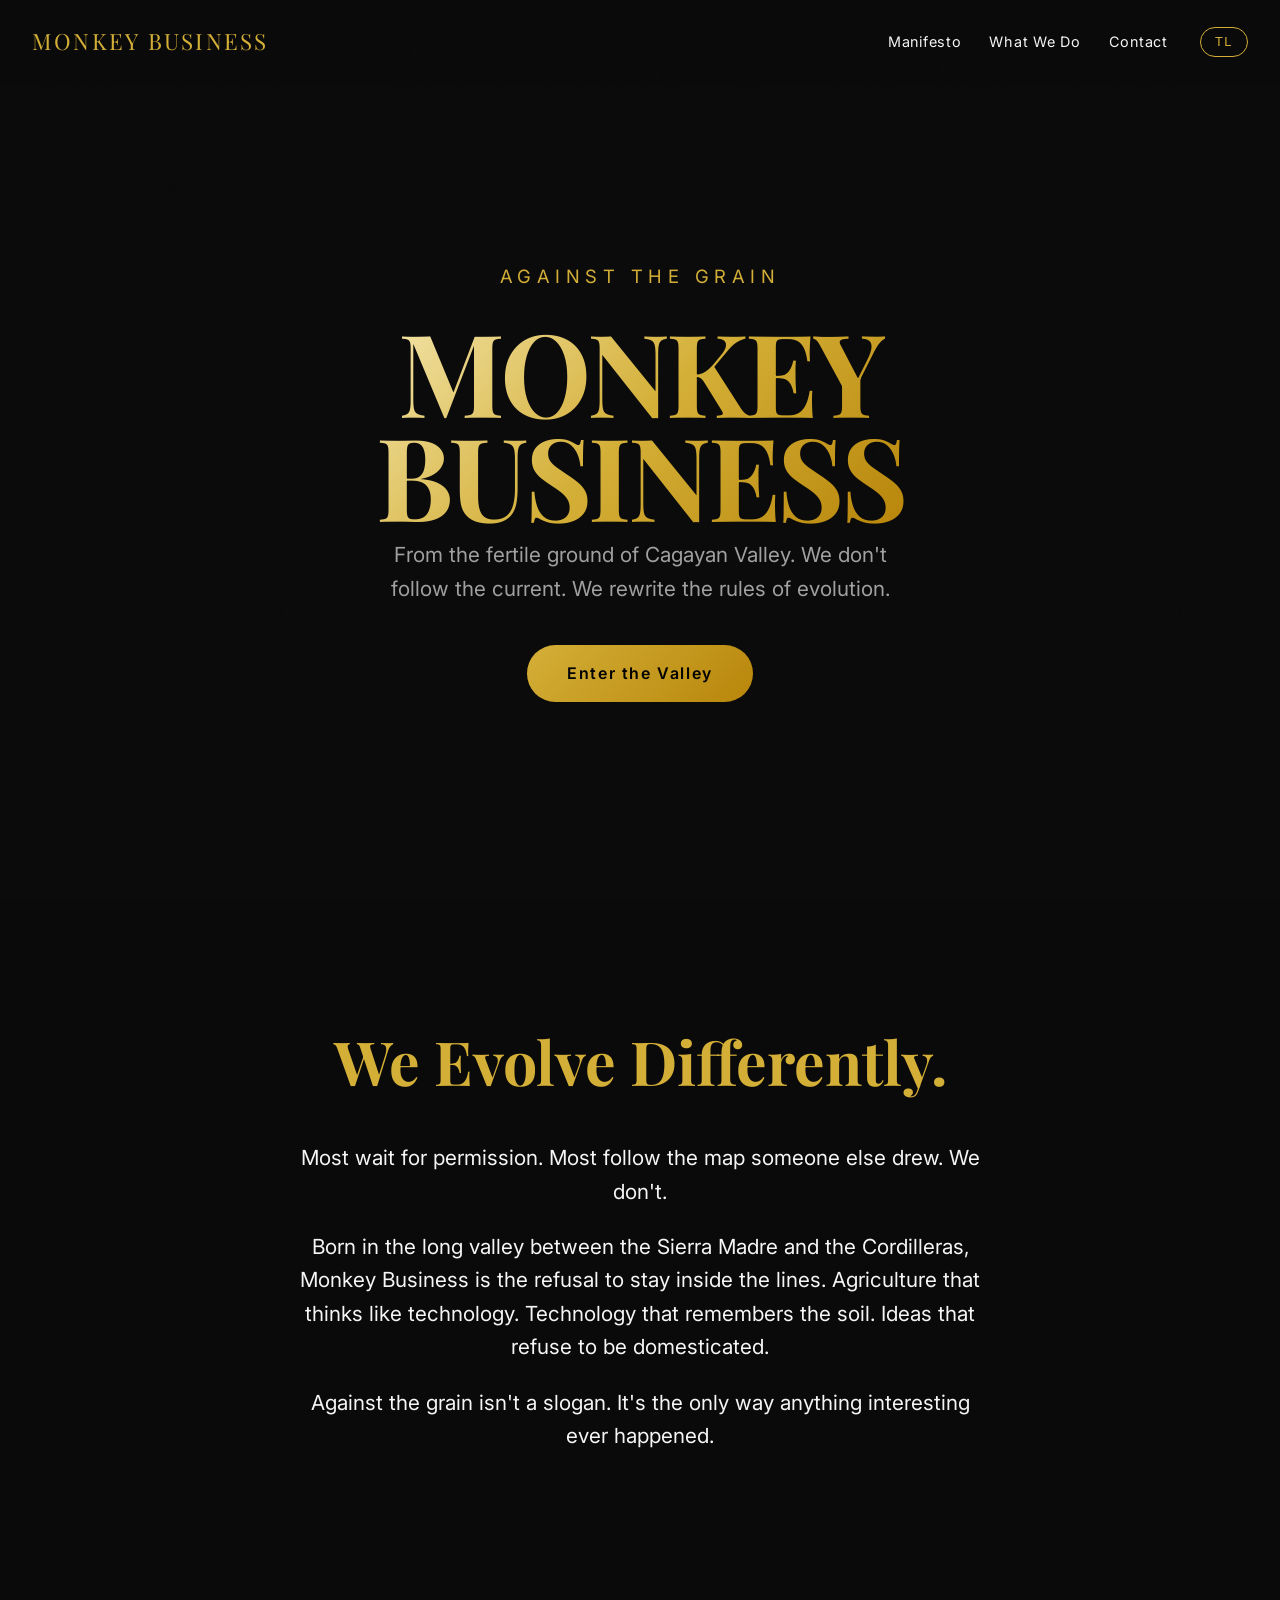
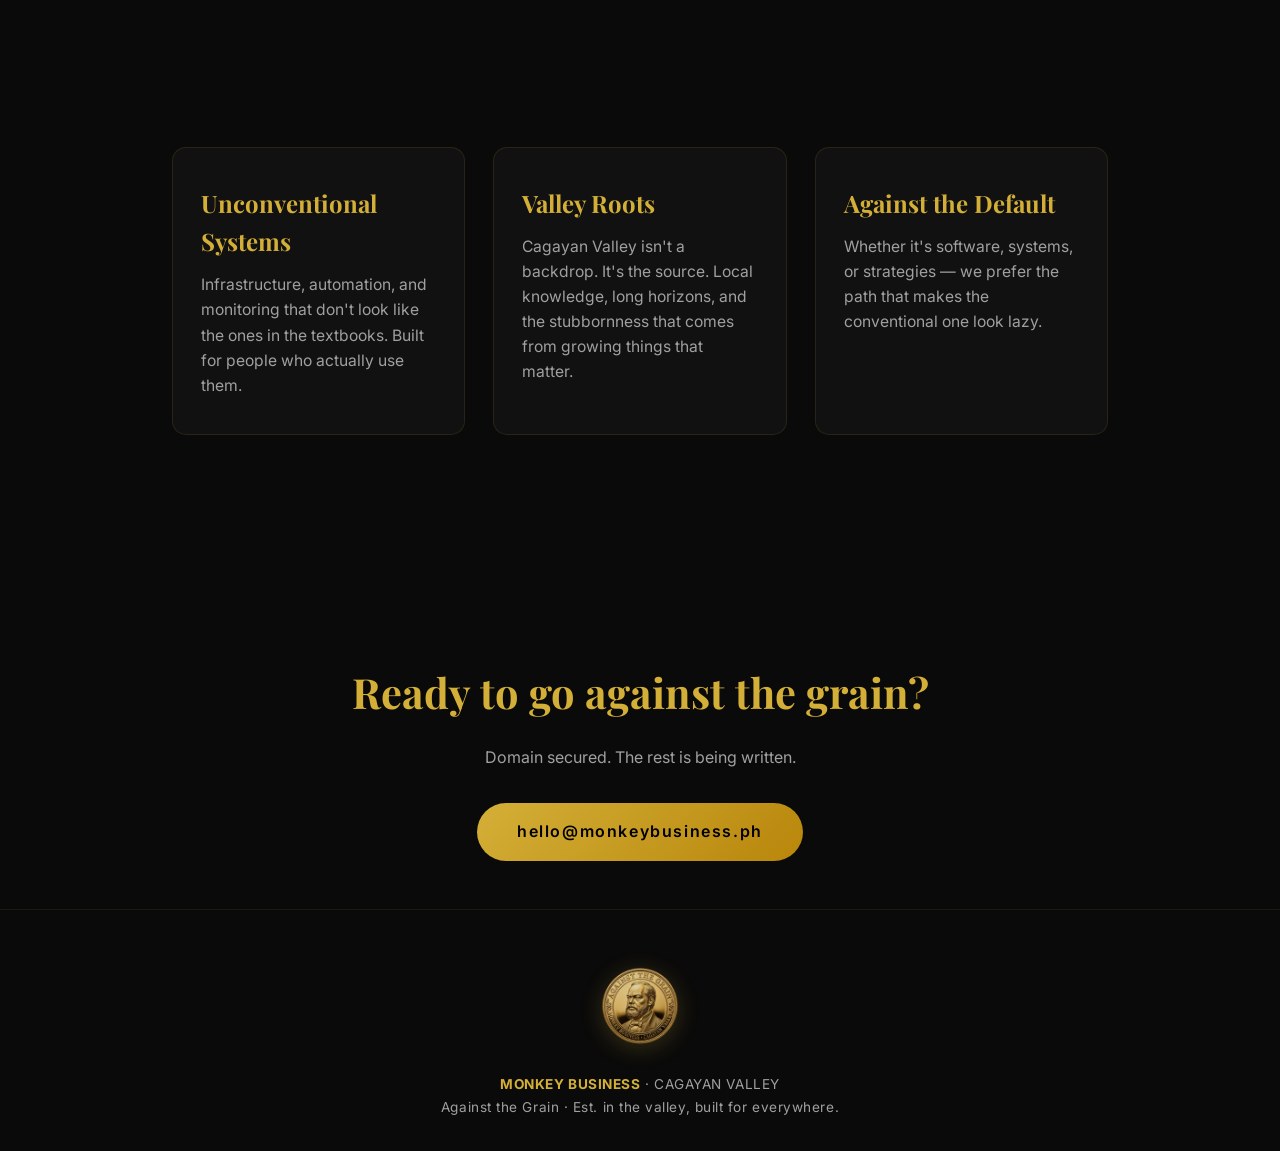
==== index.html @ f693ac78 "Add Monkey Business landing page." ====
<!DOCTYPE html>
<html lang="en">
<head>
  <meta charset="UTF-8">
  <meta name="viewport" content="width=device-width, initial-scale=1.0">
  <title>Monkey Business · Cagayan Valley</title>
  <meta name="description" content="Against the grain. From the heart of Cagayan Valley. Monkey Business — we evolve differently.">
  <link rel="preconnect" href="https://fonts.googleapis.com">
  <link rel="preconnect" href="https://fonts.gstatic.com" crossorigin>
  <link href="https://fonts.googleapis.com/css2?family=Playfair+Display:ital,wght@0,700;1,700&family=Inter:wght@300;400;500;600&display=swap" rel="stylesheet">
  <style>
    :root {
      --gold: #d4af37;
      --gold-light: #f3e5ab;
      --gold-dark: #b8860b;
      --bg: #0a0a0a;
      --bg-card: #111111;
      --text: #f5f5f5;
      --muted: #a0a0a0;
    }

    * { box-sizing: border-box; margin: 0; padding: 0; }

    body {
      background: var(--bg);
      color: var(--text);
      font-family: 'Inter', system_ui, sans-serif;
      line-height: 1.6;
      overflow-x: hidden;
    }

    body::before {
      content: "";
      position: fixed;
      inset: 0;
      background-image: url("data:image/svg+xml,%3Csvg viewBox='0 0 200 200' xmlns='http://www.w3.org/2000/svg'%3E%3Cfilter id='n'%3E%3CfeTurbulence type='fractalNoise' baseFrequency='0.85' numOctaves='4' stitchTiles='stitch'/%3E%3C/filter%3E%3Crect width='100%25' height='100%25' filter='url(%23n)' opacity='0.08'/%3E%3C/svg%3E");
      pointer-events: none;
      z-index: 1;
      mix-blend-mode: overlay;
    }

    header {
      position: fixed;
      top: 0;
      width: 100%;
      padding: 1.5rem 2rem;
      display: flex;
      justify-content: space-between;
      align-items: center;
      z-index: 100;
      background: linear-gradient(to bottom, rgba(10,10,10,0.9), transparent);
    }

    .logo {
      font-family: 'Playfair Display', serif;
      font-size: 1.4rem;
      letter-spacing: 0.1em;
      color: var(--gold);
    }

    .header-right {
      display: flex;
      align-items: center;
      gap: 2rem;
    }

    nav a {
      color: var(--text);
      text-decoration: none;
      margin-left: 1.5rem;
      font-size: 0.9rem;
      letter-spacing: 0.05em;
      transition: color 0.3s;
    }
    nav a:hover { color: var(--gold); }

    .lang-switch {
      background: transparent;
      border: 1px solid var(--gold);
      color: var(--gold);
      padding: 0.4rem 0.9rem;
      border-radius: 20px;
      font-size: 0.8rem;
      letter-spacing: 0.1em;
      cursor: pointer;
      transition: all 0.3s;
    }
    .lang-switch:hover {
      background: var(--gold);
      color: #000;
    }

    .hero {
      min-height: 100vh;
      display: flex;
      flex-direction: column;
      justify-content: center;
      align-items: center;
      text-align: center;
      position: relative;
      padding: 8rem 2rem 4rem;
    }

    h1 {
      font-family: 'Playfair Display', serif;
      font-size: clamp(3.5rem, 9vw, 7.5rem);
      font-weight: 700;
      letter-spacing: -0.03em;
      line-height: 0.9;
      background: linear-gradient(135deg, var(--gold-light), var(--gold), var(--gold-dark));
      -webkit-background-clip: text;
      -webkit-text-fill-color: transparent;
      background-clip: text;
      margin-bottom: 0.75rem;
    }

    .tagline {
      font-size: 1.15rem;
      letter-spacing: 0.3em;
      text-transform: uppercase;
      color: var(--gold);
      margin-bottom: 1.75rem;
    }

    .subtitle {
      font-size: 1.3rem;
      max-width: 540px;
      color: var(--muted);
      margin-bottom: 2.5rem;
    }

    .cta {
      display: inline-block;
      padding: 1rem 2.5rem;
      background: linear-gradient(135deg, var(--gold), var(--gold-dark));
      color: #000;
      text-decoration: none;
      font-weight: 600;
      letter-spacing: 0.1em;
      border-radius: 50px;
      transition: transform 0.3s, box-shadow 0.3s;
    }
    .cta:hover {
      transform: translateY(-3px);
      box-shadow: 0 15px 30px rgba(212, 175, 55, 0.4);
    }

    section {
      padding: 7rem 2rem;
      max-width: 1000px;
      margin: 0 auto;
      position: relative;
      z-index: 2;
    }

    .manifesto { text-align: center; }

    .manifesto h2 {
      font-family: 'Playfair Display', serif;
      font-size: clamp(2.4rem, 5vw, 3.8rem);
      margin-bottom: 2rem;
      color: var(--gold);
    }

    .manifesto p {
      font-size: 1.3rem;
      max-width: 680px;
      margin: 0 auto 1.4rem;
      color: var(--text);
    }

    .cards {
      display: grid;
      grid-template-columns: repeat(auto-fit, minmax(260px, 1fr));
      gap: 1.75rem;
      margin-top: 3rem;
    }

    .card {
      background: var(--bg-card);
      border: 1px solid rgba(212, 175, 55, 0.12);
      padding: 2.25rem 1.75rem;
      border-radius: 14px;
      transition: border-color 0.3s, transform 0.3s;
    }
    .card:hover {
      border-color: var(--gold);
      transform: translateY(-6px);
    }
    .card h3 {
      font-family: 'Playfair Display', serif;
      font-size: 1.5rem;
      margin-bottom: 0.75rem;
      color: var(--gold);
    }
    .card p { color: var(--muted); font-size: 0.98rem; }

    footer {
      padding: 3.5rem 2rem 2rem;
      text-align: center;
      border-top: 1px solid rgba(212, 175, 55, 0.1);
      position: relative;
      z-index: 2;
    }

    .footer-coin {
      width: 80px;
      height: 80px;
      margin-bottom: 1.25rem;
      opacity: 0.85;
      filter: drop-shadow(0 4px 12px rgba(212, 175, 55, 0.25));
    }

    .footer-text {
      color: var(--muted);
      font-size: 0.85rem;
      letter-spacing: 0.04em;
      line-height: 1.7;
    }

    .footer-text strong { color: var(--gold); }

    @media (max-width: 700px) {
      nav { display: none; }
      section { padding: 5rem 1.5rem; }
      .header-right { gap: 1rem; }
    }
  </style>
</head>
<body>
  <header>
    <div class="logo">MONKEY BUSINESS</div>
    <div class="header-right">
      <nav>
        <a href="#manifesto" data-en="Manifesto" data-tl="Manifesta">Manifesto</a>
        <a href="#what" data-en="What We Do" data-tl="Ano ang Ginagawa Namin">What We Do</a>
        <a href="#contact" data-en="Contact" data-tl="Makipag-ugnayan">Contact</a>
      </nav>
      <button class="lang-switch" id="langBtn">TL</button>
    </div>
  </header>

  <section class="hero">
    <div class="tagline" data-en="Against the Grain" data-tl="Labag sa Karaniwan">Against the Grain</div>
    <h1>MONKEY<br>BUSINESS</h1>
    <p class="subtitle" data-en="From the fertile ground of Cagayan Valley. We don't follow the current. We rewrite the rules of evolution." data-tl="Mula sa matabang lupa ng Cagayan Valley. Hindi kami sumusunod sa agos. Muli naming isinusulat ang mga patakaran ng ebolusyon.">From the fertile ground of Cagayan Valley. We don't follow the current. We rewrite the rules of evolution.</p>
    <a href="#manifesto" class="cta" data-en="Enter the Valley" data-tl="Pumasok sa Lambak">Enter the Valley</a>
  </section>

  <section id="manifesto" class="manifesto">
    <h2 data-en="We Evolve Differently." data-tl="Iba ang aming Ebolusyon.">We Evolve Differently.</h2>
    <p data-en="Most wait for permission. Most follow the map someone else drew. We don't." data-tl="Karamihan ay naghihintay ng pahintulot. Karamihan ay sumusunod sa mapa na iginuhit ng iba. Kami ay hindi.">Most wait for permission. Most follow the map someone else drew. We don't.</p>
    <p data-en="Born in the long valley between the Sierra Madre and the Cordilleras, Monkey Business is the refusal to stay inside the lines. Agriculture that thinks like technology. Technology that remembers the soil. Ideas that refuse to be domesticated." data-tl="Ipinanganak sa mahabang lambak sa pagitan ng Sierra Madre at Cordilleras, ang Monkey Business ay ang pagtanggi na manatili sa loob ng mga linya. Agrikultura na nag-iisip tulad ng teknolohiya. Teknolohiya na naaalala ang lupa. Mga ideya na ayaw mapag-alaga.">Born in the long valley between the Sierra Madre and the Cordilleras, Monkey Business is the refusal to stay inside the lines. Agriculture that thinks like technology. Technology that remembers the soil. Ideas that refuse to be domesticated.</p>
    <p data-en="Against the grain isn't a slogan. It's the only way anything interesting ever happened." data-tl="Ang labag sa karaniwan ay hindi slogan. Ito ang tanging paraan kung paano nangyari ang anumang interesanteng bagay.">Against the grain isn't a slogan. It's the only way anything interesting ever happened.</p>
  </section>

  <section id="what">
    <div class="cards">
      <div class="card">
        <h3 data-en="Unconventional Systems" data-tl="Hindi Karaniwang Sistema">Unconventional Systems</h3>
        <p data-en="Infrastructure, automation, and monitoring that don't look like the ones in the textbooks. Built for people who actually use them." data-tl="Imprastraktura, automation, at pagsubaybay na hindi katulad ng nasa mga aklat. Ginawa para sa mga taong aktwal na gumagamit nito.">Infrastructure, automation, and monitoring that don't look like the ones in the textbooks. Built for people who actually use them.</p>
      </div>
      <div class="card">
        <h3 data-en="Valley Roots" data-tl="Mga Ugat sa Lambak">Valley Roots</h3>
        <p data-en="Cagayan Valley isn't a backdrop. It's the source. Local knowledge, long horizons, and the stubbornness that comes from growing things that matter." data-tl="Ang Cagayan Valley ay hindi background. Ito ang pinagmulan. Lokal na kaalaman, mahabang tanawin, at ang katigasan ng ulo na nagmumula sa pagtatanim ng mga bagay na mahalaga.">Cagayan Valley isn't a backdrop. It's the source. Local knowledge, long horizons, and the stubbornness that comes from growing things that matter.</p>
      </div>
      <div class="card">
        <h3 data-en="Against the Default" data-tl="Labag sa Default">Against the Default</h3>
        <p data-en="Whether it's software, systems, or strategies — we prefer the path that makes the conventional one look lazy." data-tl="Software man, sistema, o estratehiya — mas gusto namin ang landas na ginagawang tamad ang karaniwan.">Whether it's software, systems, or strategies — we prefer the path that makes the conventional one look lazy.</p>
      </div>
    </div>
  </section>

  <section id="contact" style="text-align: center; padding-bottom: 3rem;">
    <h2 style="font-family: 'Playfair Display', serif; font-size: 2.6rem; color: var(--gold); margin-bottom: 1.25rem;" data-en="Ready to go against the grain?" data-tl="Handa ka na bang sumalungat sa agos?">Ready to go against the grain?</h2>
    <p style="color: var(--muted); margin-bottom: 2rem;" data-en="Domain secured. The rest is being written." data-tl="Nakuha na ang domain. Ang iba ay isinusulat pa.">Domain secured. The rest is being written.</p>
    <a href="mailto:hello@monkeybusiness.ph" class="cta">hello@monkeybusiness.ph</a>
  </section>

  <footer>
    <img src="emblem.png" alt="Monkey Business Emblem" class="footer-coin">
    <div class="footer-text">
      <strong>MONKEY BUSINESS</strong> · CAGAYAN VALLEY<br>
      <span data-en="Against the Grain · Est. in the valley, built for everywhere." data-tl="Labag sa Karaniwan · Itinatag sa lambak, ginawa para sa lahat.">Against the Grain · Est. in the valley, built for everywhere.</span>
    </div>
  </footer>

  <script>
    const btn = document.getElementById('langBtn');
    let current = 'en';

    function setLang(lang) {
      current = lang;
      btn.textContent = lang === 'en' ? 'TL' : 'EN';
      document.documentElement.lang = lang === 'en' ? 'en' : 'tl';

      document.querySelectorAll('[data-en]').forEach(el => {
        el.textContent = el.dataset[lang];
      });
    }

    btn.addEventListener('click', () => {
      setLang(current === 'en' ? 'tl' : 'en');
    });
  </script>
</body>
</html>
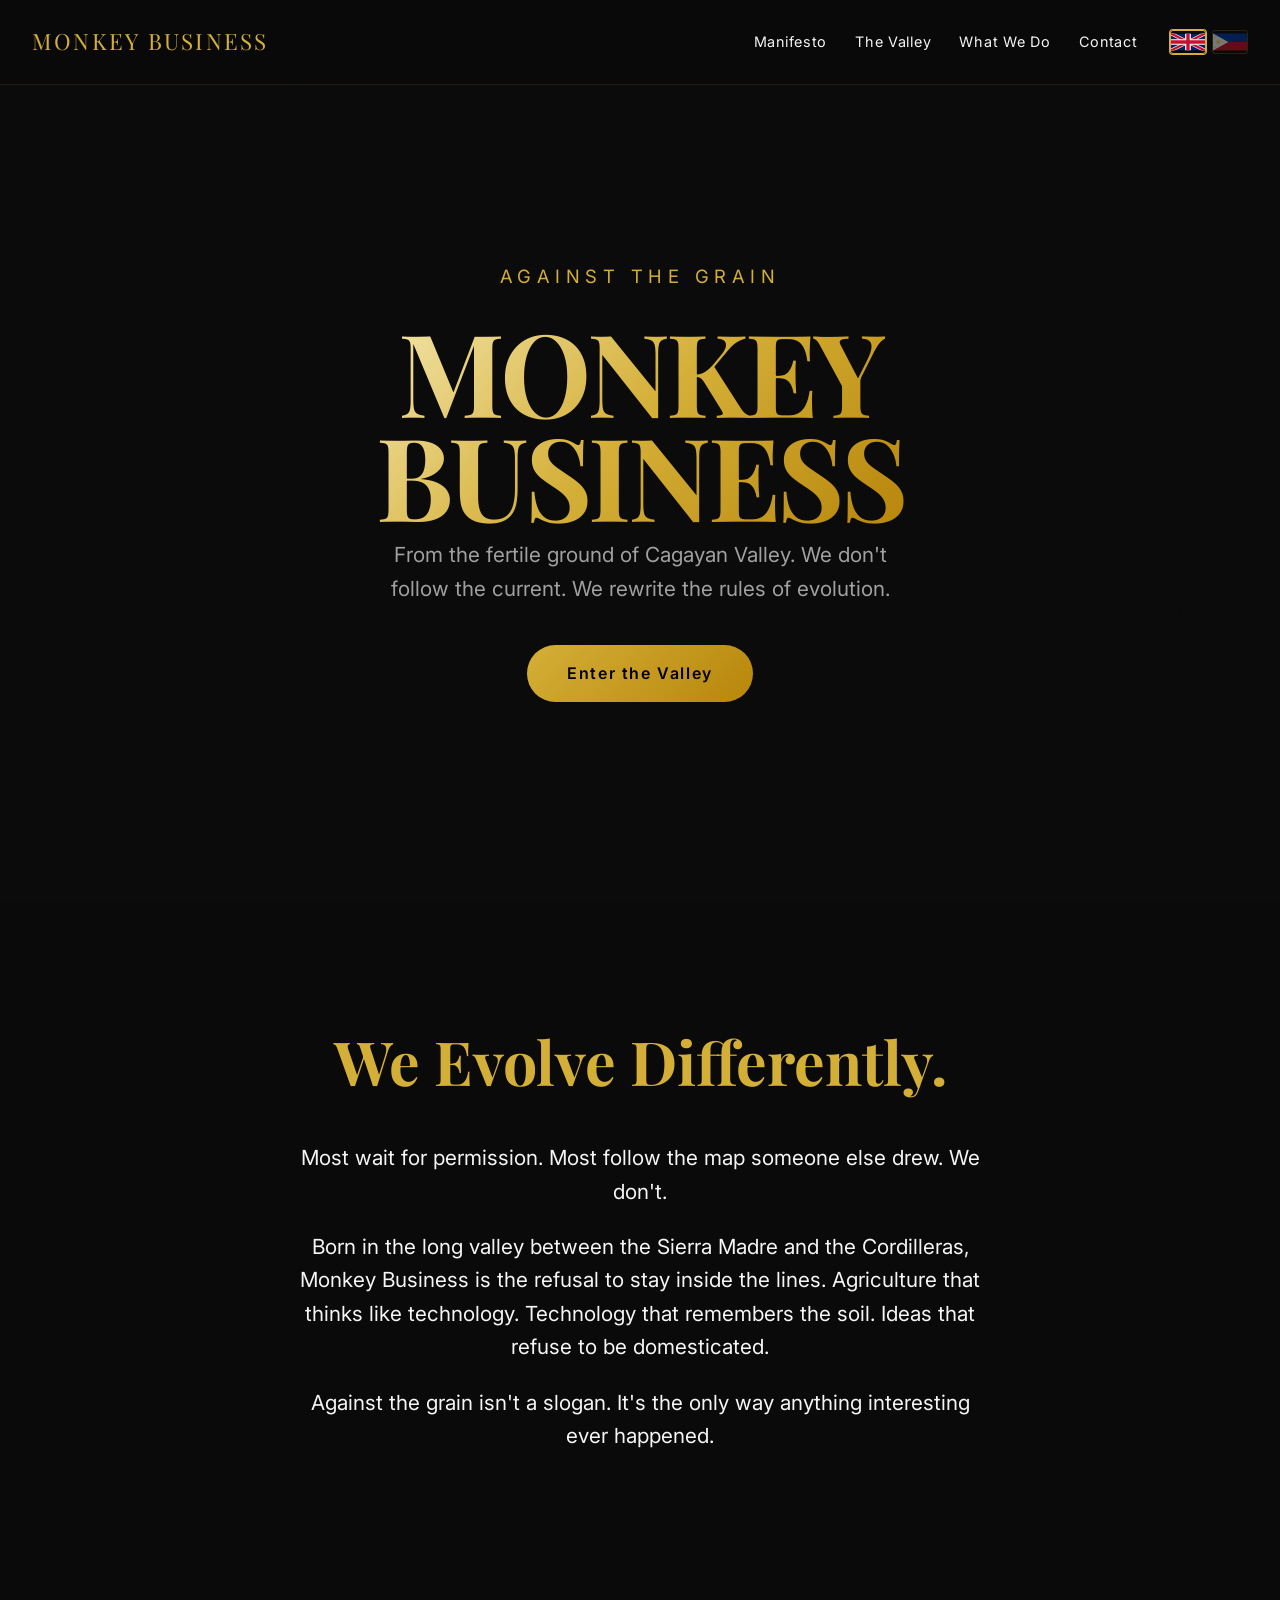
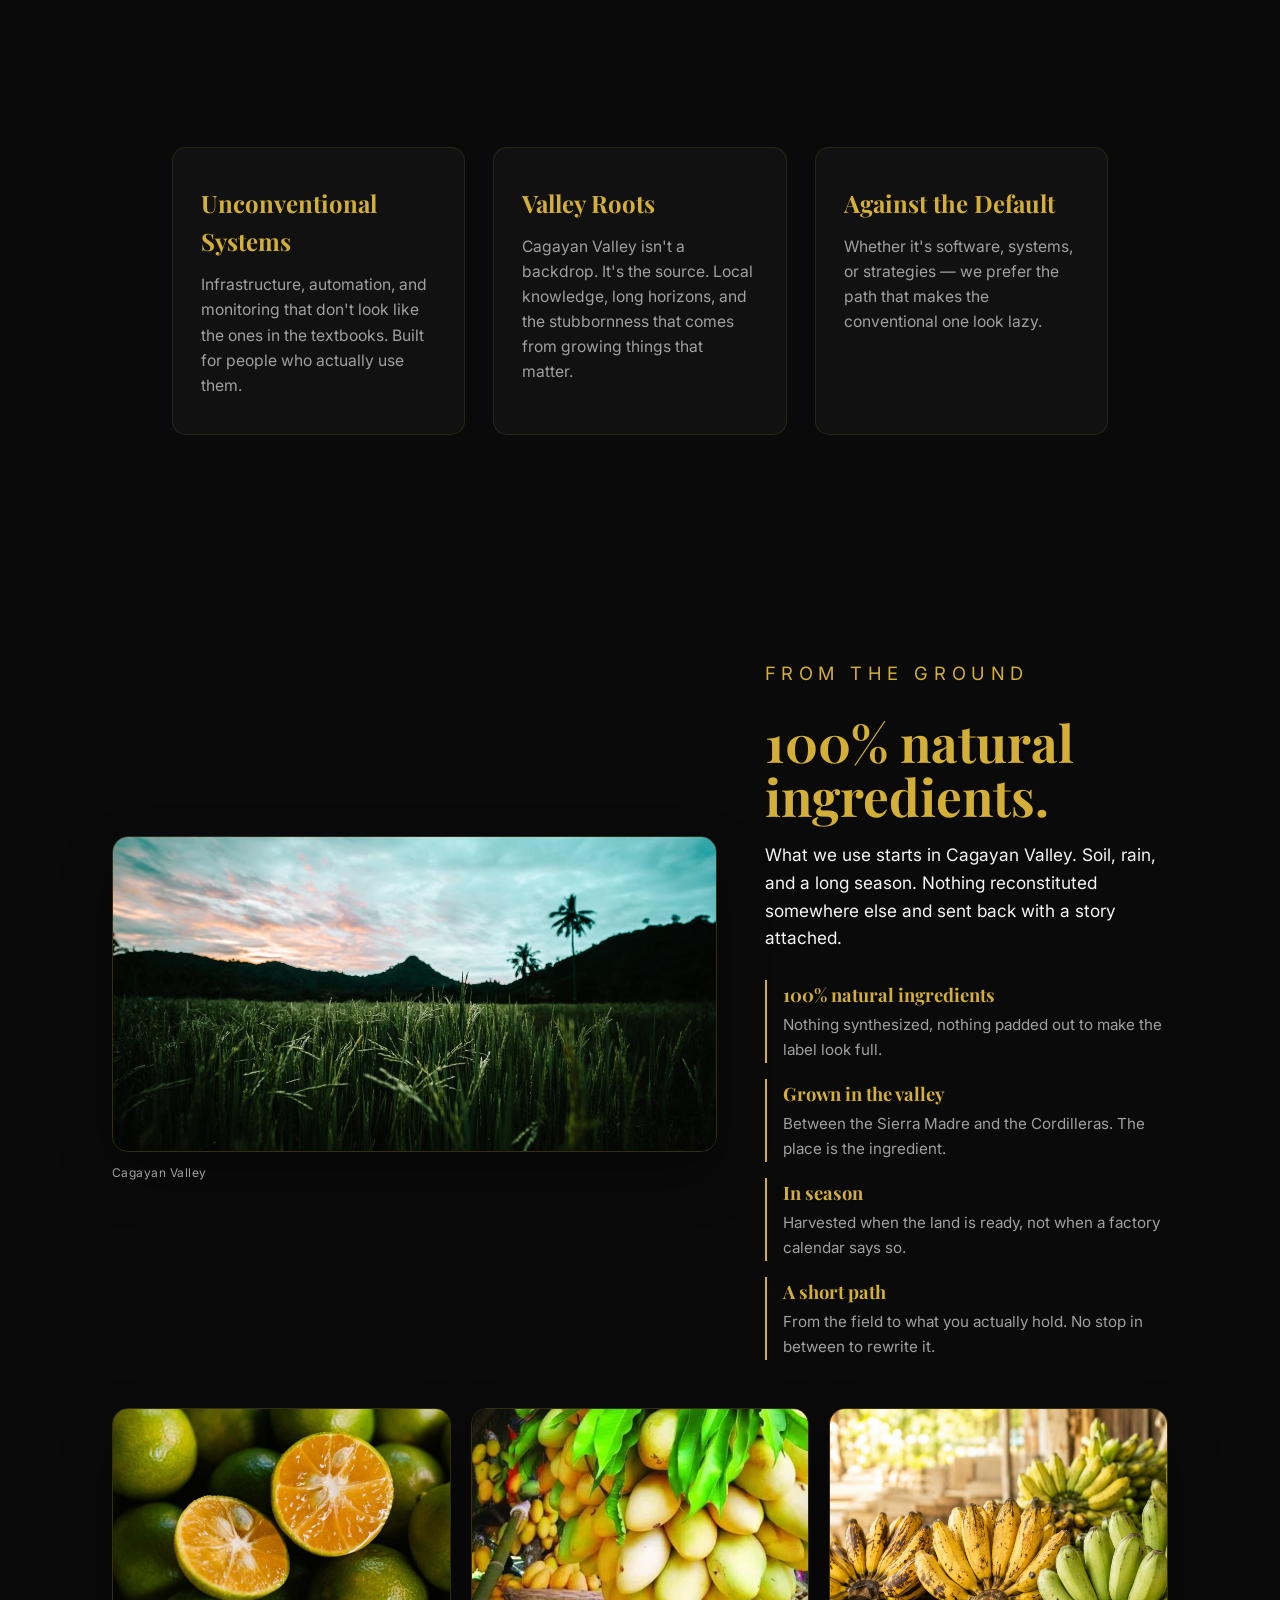
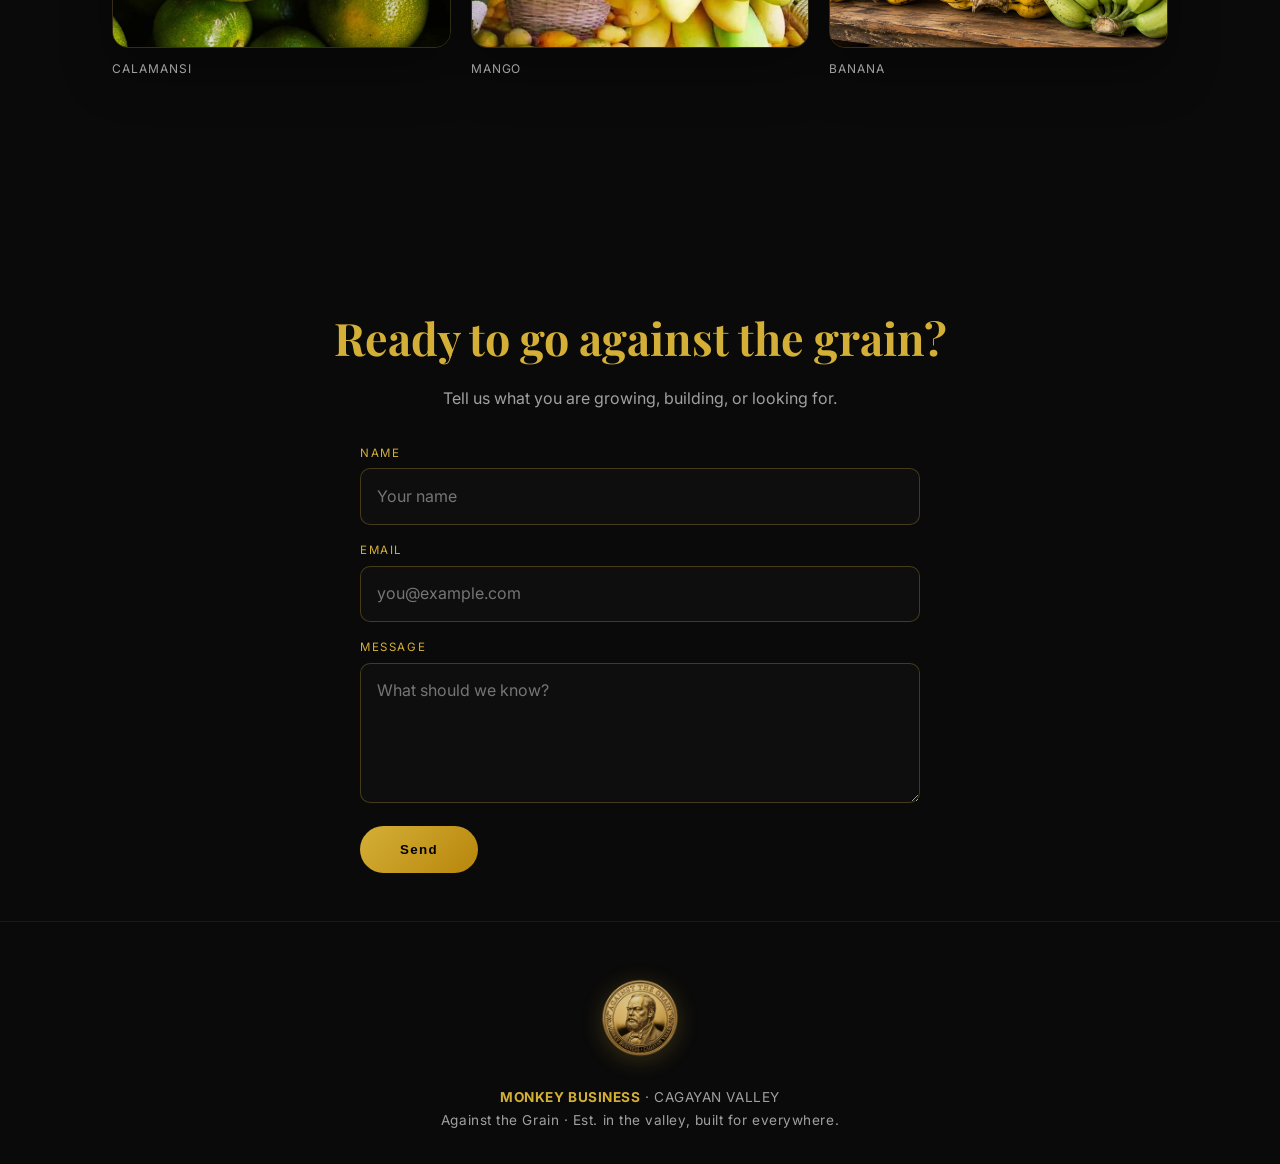
==== commit 27d4ce09: "Add the valley, fruit photos, and a contact form. Language choice uses the UK and Philippine flags. " ====
--- a/index.html
+++ b/index.html
@@ -48,7 +48,9 @@
       justify-content: space-between;
       align-items: center;
       z-index: 100;
-      background: linear-gradient(to bottom, rgba(10,10,10,0.9), transparent);
+      background: rgba(10, 10, 10, 0.92);
+      backdrop-filter: blur(10px);
+      border-bottom: 1px solid rgba(212, 175, 55, 0.12);
     }
 
     .logo {
@@ -75,19 +77,50 @@
     nav a:hover { color: var(--gold); }
 
     .lang-switch {
+      display: flex;
+      align-items: center;
+      gap: 0.4rem;
+    }
+
+    .lang-flag {
+      width: 36px;
+      height: 24px;
+      padding: 0;
+      border: 1px solid rgba(212, 175, 55, 0.35);
+      border-radius: 3px;
       background: transparent;
-      border: 1px solid var(--gold);
-      color: var(--gold);
-      padding: 0.4rem 0.9rem;
-      border-radius: 20px;
-      font-size: 0.8rem;
-      letter-spacing: 0.1em;
       cursor: pointer;
-      transition: all 0.3s;
-    }
-    .lang-switch:hover {
-      background: var(--gold);
-      color: #000;
+      overflow: hidden;
+      line-height: 0;
+      opacity: 0.45;
+      transition: opacity 0.2s, border-color 0.2s, box-shadow 0.2s;
+    }
+
+    .lang-flag svg {
+      display: block;
+      width: 100%;
+      height: 100%;
+    }
+
+    .lang-flag:hover,
+    .lang-flag.is-active {
+      opacity: 1;
+    }
+
+    .lang-flag.is-active {
+      border-color: var(--gold);
+      box-shadow: 0 0 0 1px var(--gold);
+    }
+
+    .sr {
+      position: absolute;
+      width: 1px;
+      height: 1px;
+      padding: 0;
+      margin: -1px;
+      overflow: hidden;
+      clip: rect(0, 0, 0, 0);
+      border: 0;
     }
 
     .hero {
@@ -151,6 +184,7 @@
       margin: 0 auto;
       position: relative;
       z-index: 2;
+      scroll-margin-top: 5rem;
     }
 
     .manifesto { text-align: center; }
@@ -219,6 +253,201 @@
     }
 
     .footer-text strong { color: var(--gold); }
+
+    .valley {
+      max-width: 1120px;
+      display: grid;
+      grid-template-columns: 1.2fr 0.8fr;
+      gap: 3rem;
+      align-items: center;
+    }
+
+    .valley-photo {
+      margin: 0;
+    }
+
+    .valley-photo img {
+      display: block;
+      width: 100%;
+      height: auto;
+      aspect-ratio: 1200 / 627;
+      object-fit: cover;
+      border-radius: 16px;
+      border: 1px solid rgba(212, 175, 55, 0.22);
+      box-shadow: 0 24px 50px rgba(0, 0, 0, 0.35);
+    }
+
+    .valley-photo figcaption {
+      margin-top: 0.7rem;
+      color: var(--muted);
+      font-size: 0.75rem;
+      letter-spacing: 0.04em;
+    }
+
+    .valley-copy h2 {
+      font-family: 'Playfair Display', serif;
+      font-size: clamp(2.2rem, 4vw, 3.2rem);
+      color: var(--gold);
+      line-height: 1.05;
+      margin-bottom: 1.1rem;
+    }
+
+    .valley-copy .lead {
+      color: var(--text);
+      font-size: 1.08rem;
+    }
+
+    .ingredient-list {
+      list-style: none;
+      margin-top: 1.75rem;
+      display: grid;
+      gap: 1rem;
+    }
+
+    .ingredient-list li {
+      padding-left: 1rem;
+      border-left: 2px solid var(--gold);
+    }
+
+    .ingredient-list strong {
+      display: block;
+      font-family: 'Playfair Display', serif;
+      color: var(--gold);
+      font-size: 1.15rem;
+      font-weight: 700;
+      margin-bottom: 0.15rem;
+    }
+
+    .ingredient-list span {
+      color: var(--muted);
+      font-size: 0.95rem;
+    }
+
+    .fruit-row {
+      grid-column: 1 / -1;
+      display: grid;
+      grid-template-columns: 1fr 1fr 1fr;
+      gap: 1.25rem;
+    }
+
+    .fruit-row figure {
+      margin: 0;
+    }
+
+    .fruit-row img {
+      display: block;
+      width: 100%;
+      height: 240px;
+      object-fit: cover;
+      border-radius: 16px;
+      border: 1px solid rgba(212, 175, 55, 0.22);
+      box-shadow: 0 24px 50px rgba(0, 0, 0, 0.35);
+    }
+
+    .fruit-row figcaption {
+      margin-top: 0.7rem;
+      color: var(--muted);
+      font-size: 0.75rem;
+      letter-spacing: 0.08em;
+      text-transform: uppercase;
+    }
+
+    #contact h2 {
+      font-family: 'Playfair Display', serif;
+      font-size: clamp(2.1rem, 4vw, 2.8rem);
+      color: var(--gold);
+      margin-bottom: 0.75rem;
+    }
+
+    .contact-intro {
+      color: var(--muted);
+      margin-bottom: 2rem;
+    }
+
+    .contact-form {
+      max-width: 560px;
+      margin: 0 auto;
+      text-align: left;
+      display: grid;
+      gap: 1rem;
+    }
+
+    .field label {
+      display: block;
+      margin-bottom: 0.4rem;
+      font-size: 0.72rem;
+      letter-spacing: 0.14em;
+      text-transform: uppercase;
+      color: var(--gold);
+    }
+
+    .field input,
+    .field textarea {
+      width: 100%;
+      background: #0e0e0e;
+      border: 1px solid rgba(212, 175, 55, 0.28);
+      color: var(--text);
+      padding: 0.9rem 1rem;
+      border-radius: 10px;
+      font: inherit;
+    }
+
+    .field textarea {
+      min-height: 140px;
+      resize: vertical;
+    }
+
+    .field input:focus,
+    .field textarea:focus {
+      outline: none;
+      border-color: var(--gold);
+    }
+
+    .contact-form .cta {
+      border: 0;
+      cursor: pointer;
+      justify-self: start;
+    }
+
+    .form-note,
+    .thanks {
+      color: var(--muted);
+      font-size: 0.88rem;
+      text-align: center;
+    }
+
+    .thanks {
+      margin: 0 auto 1.25rem;
+      max-width: 560px;
+      color: var(--gold-light);
+    }
+
+    .hp {
+      position: absolute;
+      left: -9999px;
+      height: 0;
+      width: 0;
+      opacity: 0;
+    }
+
+    @media (max-width: 800px) {
+      .valley {
+        grid-template-columns: 1fr;
+        gap: 1.75rem;
+      }
+
+      .valley-photo img {
+        height: auto;
+      }
+
+      .fruit-row {
+        grid-template-columns: 1fr;
+      }
+
+      .fruit-row img {
+        height: 220px;
+      }
+    }
 
     @media (max-width: 700px) {
       nav { display: none; }
@@ -233,10 +462,49 @@
     <div class="header-right">
       <nav>
         <a href="#manifesto" data-en="Manifesto" data-tl="Manifesta">Manifesto</a>
+        <a href="#valley" data-en="The Valley" data-tl="Ang Lambak">The Valley</a>
         <a href="#what" data-en="What We Do" data-tl="Ano ang Ginagawa Namin">What We Do</a>
         <a href="#contact" data-en="Contact" data-tl="Makipag-ugnayan">Contact</a>
       </nav>
-      <button class="lang-switch" id="langBtn">TL</button>
+      <div class="lang-switch" role="group" aria-label="Language">
+        <button type="button" class="lang-flag is-active" data-lang="en" aria-pressed="true" title="English">
+          <span class="sr">English</span>
+          <svg viewBox="0 0 60 30" aria-hidden="true">
+            <clipPath id="flag-uk"><rect width="60" height="30"/></clipPath>
+            <g clip-path="url(#flag-uk)">
+              <rect width="60" height="30" fill="#012169"/>
+              <path d="M0,0 L60,30 M60,0 L0,30" stroke="#fff" stroke-width="6"/>
+              <path d="M0,0 L60,30 M60,0 L0,30" stroke="#C8102E" stroke-width="4"/>
+              <path d="M30,0 V30 M0,15 H60" stroke="#fff" stroke-width="10"/>
+              <path d="M30,0 V30 M0,15 H60" stroke="#C8102E" stroke-width="6"/>
+            </g>
+          </svg>
+        </button>
+        <button type="button" class="lang-flag" data-lang="tl" aria-pressed="false" title="Tagalog">
+          <span class="sr">Tagalog</span>
+          <svg viewBox="0 0 60 30" aria-hidden="true">
+            <rect width="60" height="15" fill="#0038A8"/>
+            <rect y="15" width="60" height="15" fill="#CE1126"/>
+            <polygon points="0,0 27,15 0,30" fill="#fff"/>
+            <g fill="#FCD116" transform="translate(9.2 15)">
+              <polygon points="0,-5.6 0.55,-2.7 -0.55,-2.7"/>
+              <polygon points="0,-5.6 0.55,-2.7 -0.55,-2.7" transform="rotate(45)"/>
+              <polygon points="0,-5.6 0.55,-2.7 -0.55,-2.7" transform="rotate(90)"/>
+              <polygon points="0,-5.6 0.55,-2.7 -0.55,-2.7" transform="rotate(135)"/>
+              <polygon points="0,-5.6 0.55,-2.7 -0.55,-2.7" transform="rotate(180)"/>
+              <polygon points="0,-5.6 0.55,-2.7 -0.55,-2.7" transform="rotate(225)"/>
+              <polygon points="0,-5.6 0.55,-2.7 -0.55,-2.7" transform="rotate(270)"/>
+              <polygon points="0,-5.6 0.55,-2.7 -0.55,-2.7" transform="rotate(315)"/>
+              <circle r="2.15"/>
+            </g>
+            <g fill="#FCD116">
+              <polygon points="0,-1.35 .38,-.42 1.35,-.42 .58,.16 .88,1.15 0,.55 -.88,1.15 -.58,.16 -1.35,-.42 -.38,-.42" transform="translate(4.4 5.6)"/>
+              <polygon points="0,-1.35 .38,-.42 1.35,-.42 .58,.16 .88,1.15 0,.55 -.88,1.15 -.58,.16 -1.35,-.42 -.38,-.42" transform="translate(4.4 24.4)"/>
+              <polygon points="0,-1.35 .38,-.42 1.35,-.42 .58,.16 .88,1.15 0,.55 -.88,1.15 -.58,.16 -1.35,-.42 -.38,-.42" transform="translate(16.6 15)"/>
+            </g>
+          </svg>
+        </button>
+      </div>
     </div>
   </header>
 
@@ -271,10 +539,76 @@
     </div>
   </section>
 
+  <section id="valley" class="valley">
+    <figure class="valley-photo">
+      <img src="valley.jpg" alt="Rice field at dusk, with palms and a mountain in Cagayan Valley">
+      <figcaption>
+        <span data-en="Cagayan Valley" data-tl="Cagayan Valley">Cagayan Valley</span>
+      </figcaption>
+    </figure>
+    <div class="valley-copy">
+      <div class="tagline" data-en="From the ground" data-tl="Mula sa lupa">From the ground</div>
+      <h2 data-en="100% natural ingredients." data-tl="100% natural na sangkap.">100% natural ingredients.</h2>
+      <p class="lead" data-en="What we use starts in Cagayan Valley. Soil, rain, and a long season. Nothing reconstituted somewhere else and sent back with a story attached." data-tl="Ang ginagamit namin ay nagsisimula sa Cagayan Valley. Lupa, ulan, at mahabang panahon. Walang inayos sa ibang lugar at ibinalik na may kuwentong dikit.">What we use starts in Cagayan Valley. Soil, rain, and a long season. Nothing reconstituted somewhere else and sent back with a story attached.</p>
+      <ul class="ingredient-list">
+        <li>
+          <strong data-en="100% natural ingredients" data-tl="100% natural na sangkap">100% natural ingredients</strong>
+          <span data-en="Nothing synthesized, nothing padded out to make the label look full." data-tl="Walang sintetiko, walang pampalugit para lang mapuno ang etiketa.">Nothing synthesized, nothing padded out to make the label look full.</span>
+        </li>
+        <li>
+          <strong data-en="Grown in the valley" data-tl="Tanim sa lambak">Grown in the valley</strong>
+          <span data-en="Between the Sierra Madre and the Cordilleras. The place is the ingredient." data-tl="Sa pagitan ng Sierra Madre at ng Cordilleras. Ang lugar ang sangkap.">Between the Sierra Madre and the Cordilleras. The place is the ingredient.</span>
+        </li>
+        <li>
+          <strong data-en="In season" data-tl="Sa tamang panahon">In season</strong>
+          <span data-en="Harvested when the land is ready, not when a factory calendar says so." data-tl="Inaani kapag handa ang lupa, hindi kapag sinabi ng kalendaryo ng pabrika.">Harvested when the land is ready, not when a factory calendar says so.</span>
+        </li>
+        <li>
+          <strong data-en="A short path" data-tl="Maikling daan">A short path</strong>
+          <span data-en="From the field to what you actually hold. No stop in between to rewrite it." data-tl="Mula sa bukid hanggang sa hawak mo. Walang hintuan sa gitna para isulat itong muli.">From the field to what you actually hold. No stop in between to rewrite it.</span>
+        </li>
+      </ul>
+    </div>
+    <div class="fruit-row">
+      <figure>
+        <img src="calamansi.jpg" alt="Halved calamansi on a pile of whole green fruit">
+        <figcaption data-en="Calamansi" data-tl="Kalamansi">Calamansi</figcaption>
+      </figure>
+      <figure>
+        <img src="mango.jpg" alt="A heavy bunch of ripe mangoes at a fruit stall">
+        <figcaption data-en="Mango" data-tl="Mangga">Mango</figcaption>
+      </figure>
+      <figure>
+        <img src="banana.jpg" alt="Bunches of ripe yellow and green bananas on a wooden table">
+        <figcaption data-en="Banana" data-tl="Saging">Banana</figcaption>
+      </figure>
+    </div>
+  </section>
+
   <section id="contact" style="text-align: center; padding-bottom: 3rem;">
-    <h2 style="font-family: 'Playfair Display', serif; font-size: 2.6rem; color: var(--gold); margin-bottom: 1.25rem;" data-en="Ready to go against the grain?" data-tl="Handa ka na bang sumalungat sa agos?">Ready to go against the grain?</h2>
-    <p style="color: var(--muted); margin-bottom: 2rem;" data-en="Domain secured. The rest is being written." data-tl="Nakuha na ang domain. Ang iba ay isinusulat pa.">Domain secured. The rest is being written.</p>
-    <a href="mailto:hello@monkeybusiness.ph" class="cta">hello@monkeybusiness.ph</a>
+    <h2 data-en="Ready to go against the grain?" data-tl="Handa ka na bang sumalungat sa agos?">Ready to go against the grain?</h2>
+    <p class="contact-intro" data-en="Tell us what you are growing, building, or looking for." data-tl="Sabihin kung ano ang tinatanim, ginagawa, o hinahanap mo.">Tell us what you are growing, building, or looking for.</p>
+    <p class="thanks" id="thanks" hidden data-en="Received. We will reply to that email." data-tl="Natanggap namin. Magrereply kami sa email na iyon.">Received. We will reply to that email.</p>
+    <form class="contact-form" method="POST" data-to="">
+      <input type="hidden" name="_subject" value="Monkey Business — note from the site">
+      <input type="hidden" name="_template" value="table">
+      <input type="hidden" name="_captcha" value="true">
+      <input type="hidden" name="_next" value="https://monkeybusiness.ph/?sent=1#contact">
+      <input class="hp" type="text" name="_honey" tabindex="-1" autocomplete="off" aria-hidden="true">
+      <div class="field">
+        <label for="name" data-en="Name" data-tl="Pangalan">Name</label>
+        <input id="name" name="name" type="text" required autocomplete="name" data-en="Your name" data-tl="Ang pangalan mo" placeholder="Your name">
+      </div>
+      <div class="field">
+        <label for="email" data-en="Email" data-tl="Email">Email</label>
+        <input id="email" name="email" type="email" required autocomplete="email" data-en="you@example.com" data-tl="ikaw@example.com" placeholder="you@example.com">
+      </div>
+      <div class="field">
+        <label for="message" data-en="Message" data-tl="Mensahe">Message</label>
+        <textarea id="message" name="message" required data-en="What should we know?" data-tl="Ano ang dapat naming malaman?" placeholder="What should we know?"></textarea>
+      </div>
+      <button class="cta" type="submit" data-en="Send" data-tl="Ipadala">Send</button>
+    </form>
   </section>
 
   <footer>
@@ -286,22 +620,43 @@
   </footer>
 
   <script>
-    const btn = document.getElementById('langBtn');
+    const flags = document.querySelectorAll('.lang-flag');
     let current = 'en';
 
     function setLang(lang) {
       current = lang;
-      btn.textContent = lang === 'en' ? 'TL' : 'EN';
       document.documentElement.lang = lang === 'en' ? 'en' : 'tl';
+      flags.forEach(flag => {
+        const on = flag.dataset.lang === lang;
+        flag.classList.toggle('is-active', on);
+        flag.setAttribute('aria-pressed', on ? 'true' : 'false');
+      });
 
       document.querySelectorAll('[data-en]').forEach(el => {
-        el.textContent = el.dataset[lang];
+        const text = el.dataset[lang];
+        if (el.matches('input, textarea')) {
+          el.placeholder = text;
+        } else {
+          el.textContent = text;
+        }
       });
     }
 
-    btn.addEventListener('click', () => {
-      setLang(current === 'en' ? 'tl' : 'en');
+    flags.forEach(flag => {
+      flag.addEventListener('click', () => setLang(flag.dataset.lang));
     });
+
+    const contactForm = document.querySelector('.contact-form');
+    const contactTo = contactForm.dataset.to.trim();
+    if (contactTo) {
+      contactForm.action = 'https://formsubmit.co/' + contactTo;
+    } else {
+      contactForm.addEventListener('submit', (event) => event.preventDefault());
+    }
+
+    if (new URLSearchParams(location.search).get('sent') === '1') {
+      document.getElementById('thanks').hidden = false;
+    }
   </script>
 </body>
 </html>
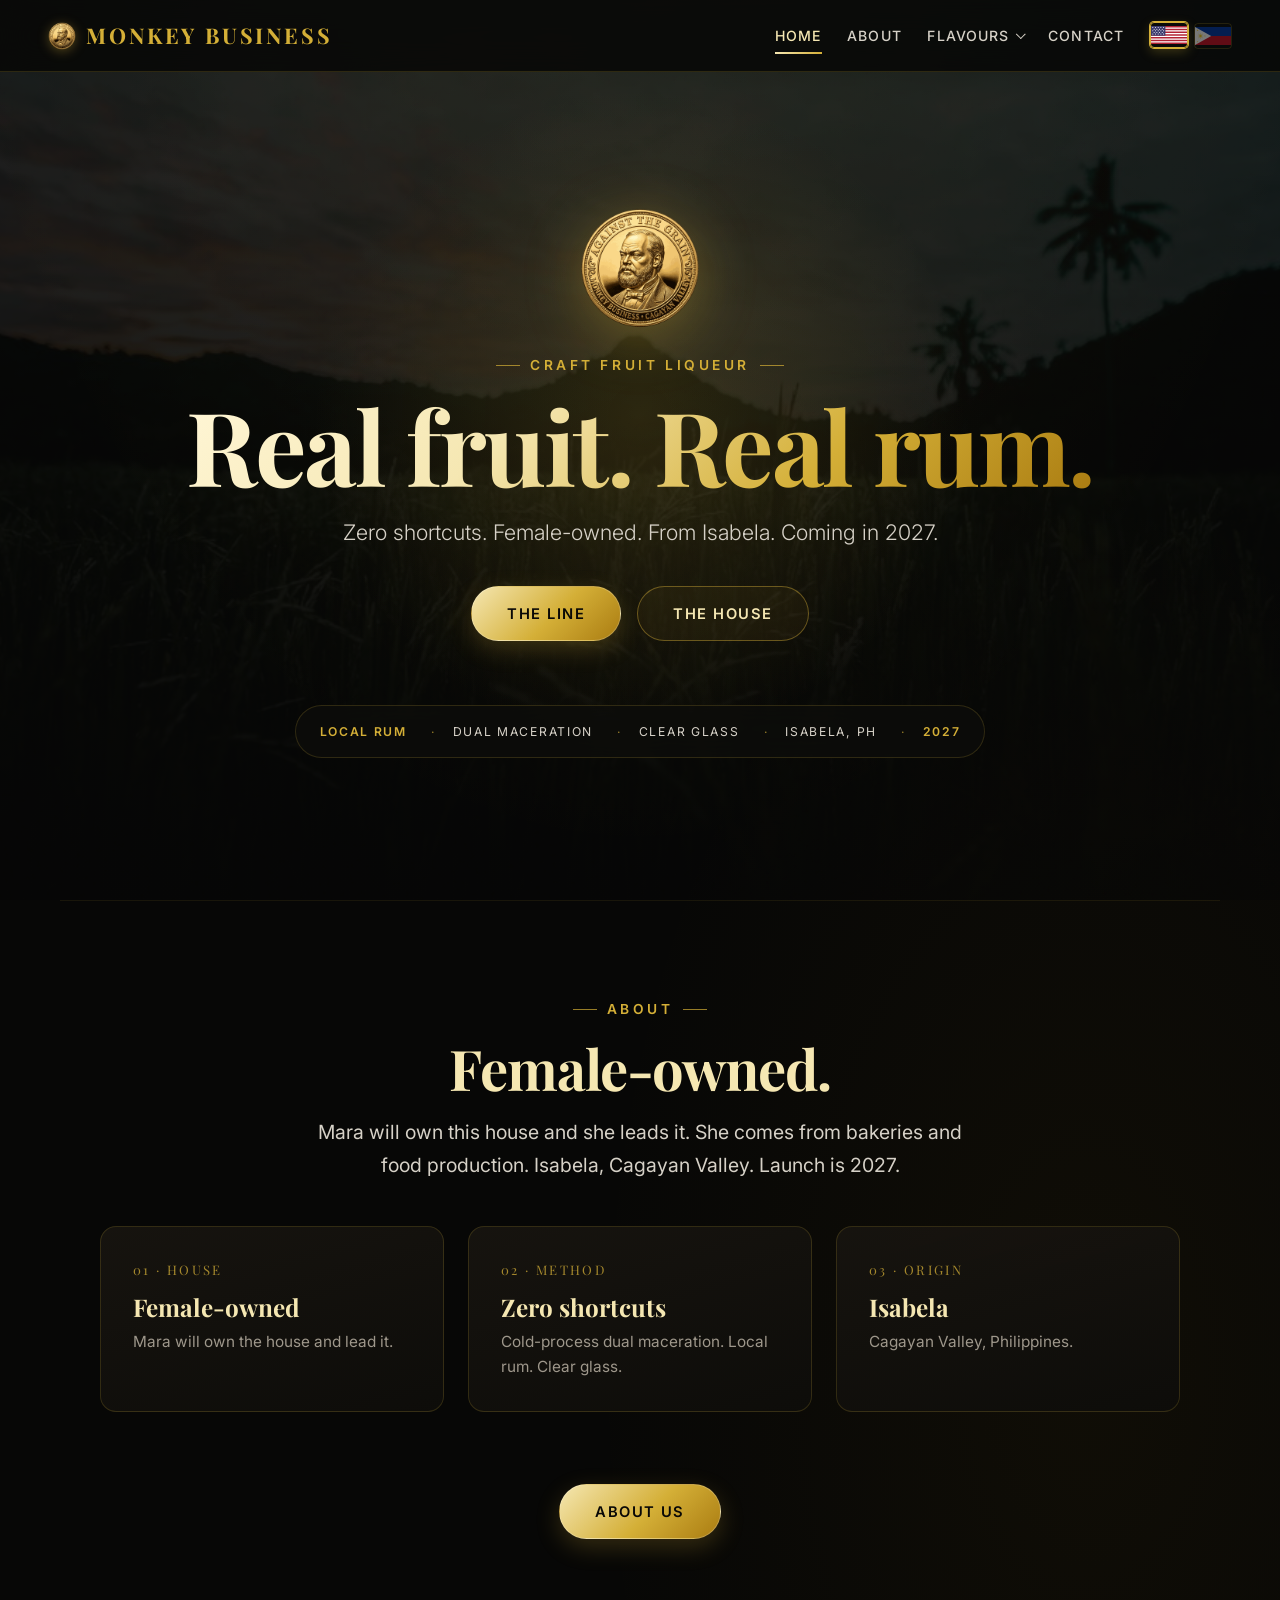
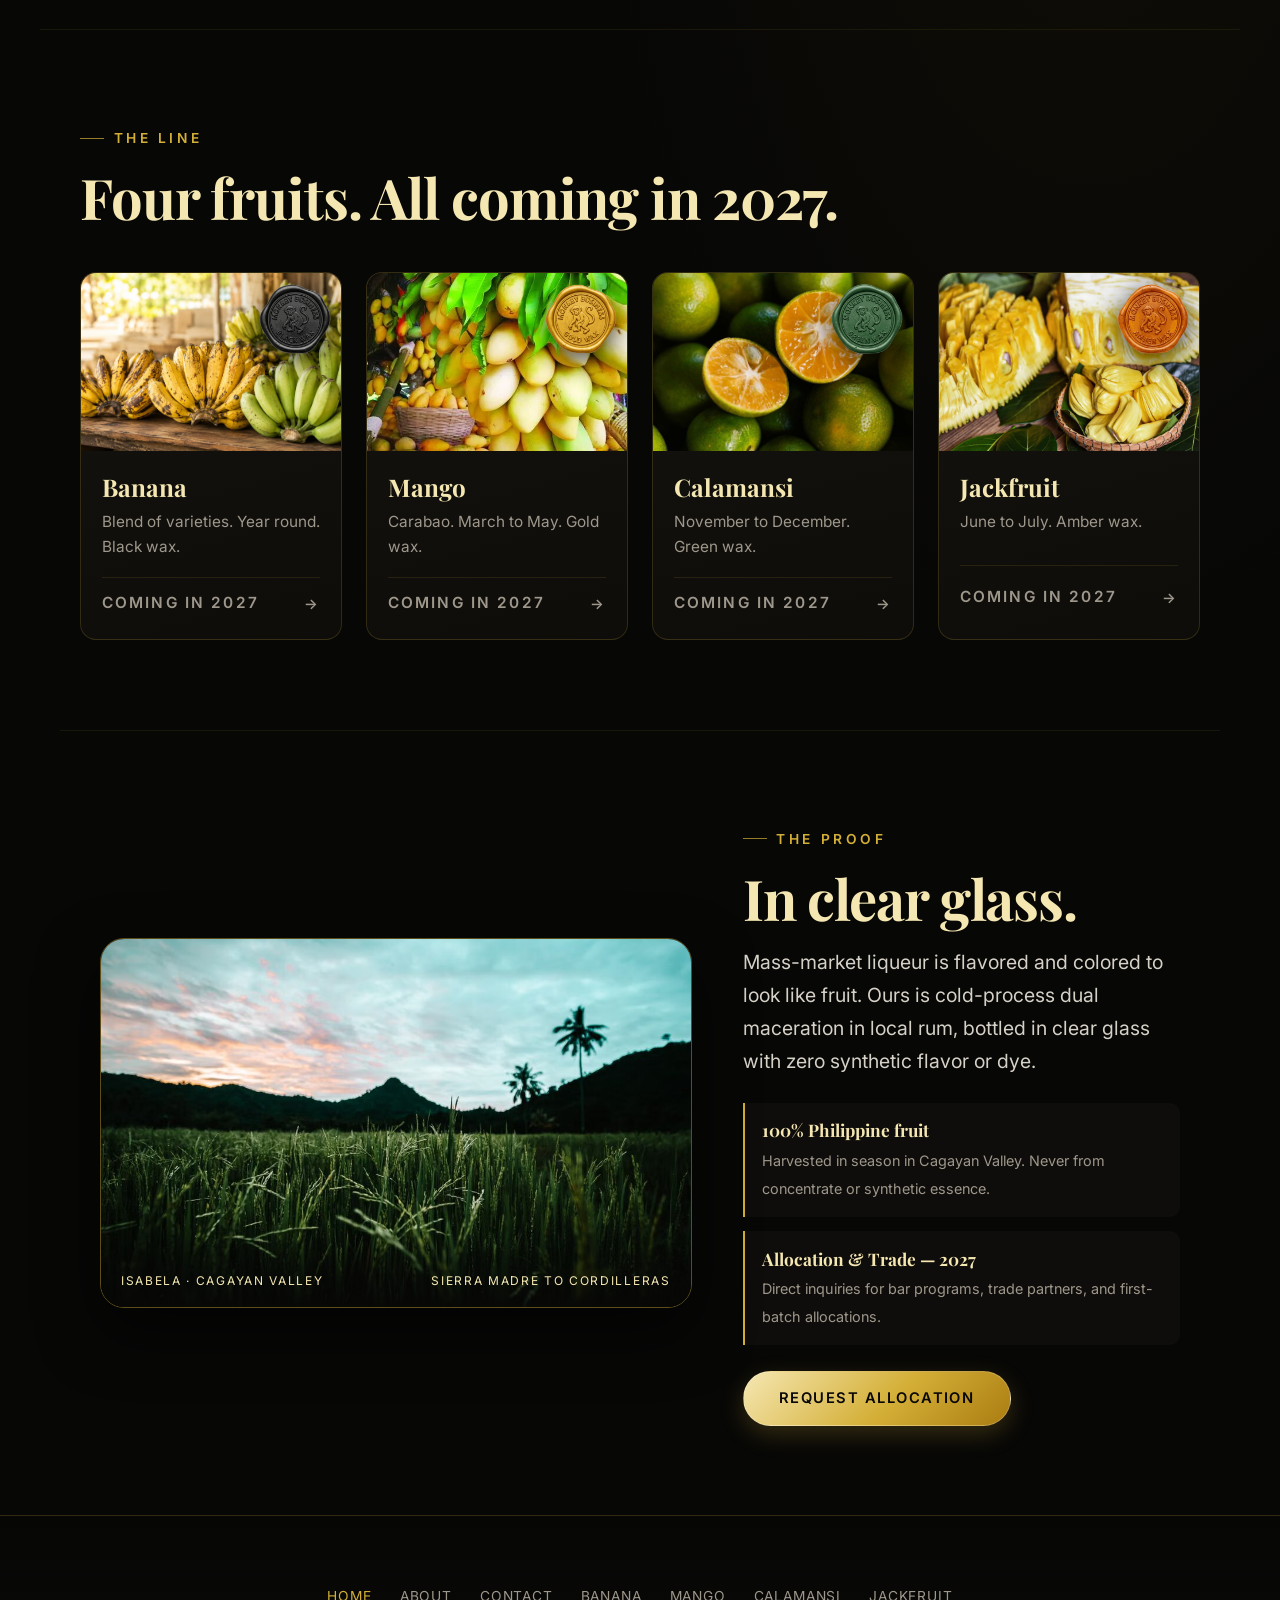
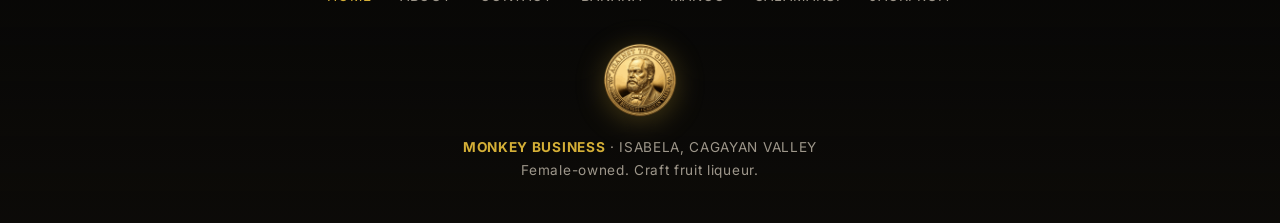
==== commit 2392cc61: "Overhaul site design, responsiveness, wax seals, and GitHub Pages support" ====
--- a/index.html
+++ b/index.html
@@ -3,480 +3,60 @@
 <head>
   <meta charset="UTF-8">
   <meta name="viewport" content="width=device-width, initial-scale=1.0">
-  <title>Monkey Business · Cagayan Valley</title>
-  <meta name="description" content="Against the grain. From the heart of Cagayan Valley. Monkey Business — we evolve differently.">
+  <meta name="theme-color" content="#070706">
+  <title>Monkey Business · Craft Fruit Liqueur</title>
+  <meta name="description" content="Female-owned craft fruit liqueur from Isabela, Cagayan Valley. Real fruit. Real rum. Zero shortcuts. Coming in 2027.">
+  <link rel="canonical" href="https://monkeybusiness.ph/">
+  <meta property="og:type" content="website">
+  <meta property="og:site_name" content="Monkey Business">
+  <meta property="og:title" content="Monkey Business · Craft Fruit Liqueur">
+  <meta property="og:description" content="Female-owned craft fruit liqueur from Isabela, Cagayan Valley. Real fruit. Real rum. Zero shortcuts. Coming in 2027.">
+  <meta property="og:url" content="https://monkeybusiness.ph/">
+  <meta property="og:image" content="https://monkeybusiness.ph/assets/img/valley.jpg">
+  <meta name="twitter:card" content="summary_large_image">
+  <link rel="icon" type="image/png" href="assets/img/favicon.png">
+  <link rel="apple-touch-icon" href="assets/img/favicon.png">
   <link rel="preconnect" href="https://fonts.googleapis.com">
   <link rel="preconnect" href="https://fonts.gstatic.com" crossorigin>
   <link href="https://fonts.googleapis.com/css2?family=Playfair+Display:ital,wght@0,700;1,700&family=Inter:wght@300;400;500;600&display=swap" rel="stylesheet">
-  <style>
-    :root {
-      --gold: #d4af37;
-      --gold-light: #f3e5ab;
-      --gold-dark: #b8860b;
-      --bg: #0a0a0a;
-      --bg-card: #111111;
-      --text: #f5f5f5;
-      --muted: #a0a0a0;
-    }
-
-    * { box-sizing: border-box; margin: 0; padding: 0; }
-
-    body {
-      background: var(--bg);
-      color: var(--text);
-      font-family: 'Inter', system_ui, sans-serif;
-      line-height: 1.6;
-      overflow-x: hidden;
-    }
-
-    body::before {
-      content: "";
-      position: fixed;
-      inset: 0;
-      background-image: url("data:image/svg+xml,%3Csvg viewBox='0 0 200 200' xmlns='http://www.w3.org/2000/svg'%3E%3Cfilter id='n'%3E%3CfeTurbulence type='fractalNoise' baseFrequency='0.85' numOctaves='4' stitchTiles='stitch'/%3E%3C/filter%3E%3Crect width='100%25' height='100%25' filter='url(%23n)' opacity='0.08'/%3E%3C/svg%3E");
-      pointer-events: none;
-      z-index: 1;
-      mix-blend-mode: overlay;
-    }
-
-    header {
-      position: fixed;
-      top: 0;
-      width: 100%;
-      padding: 1.5rem 2rem;
-      display: flex;
-      justify-content: space-between;
-      align-items: center;
-      z-index: 100;
-      background: rgba(10, 10, 10, 0.92);
-      backdrop-filter: blur(10px);
-      border-bottom: 1px solid rgba(212, 175, 55, 0.12);
-    }
-
-    .logo {
-      font-family: 'Playfair Display', serif;
-      font-size: 1.4rem;
-      letter-spacing: 0.1em;
-      color: var(--gold);
-    }
-
-    .header-right {
-      display: flex;
-      align-items: center;
-      gap: 2rem;
-    }
-
-    nav a {
-      color: var(--text);
-      text-decoration: none;
-      margin-left: 1.5rem;
-      font-size: 0.9rem;
-      letter-spacing: 0.05em;
-      transition: color 0.3s;
-    }
-    nav a:hover { color: var(--gold); }
-
-    .lang-switch {
-      display: flex;
-      align-items: center;
-      gap: 0.4rem;
-    }
-
-    .lang-flag {
-      width: 36px;
-      height: 24px;
-      padding: 0;
-      border: 1px solid rgba(212, 175, 55, 0.35);
-      border-radius: 3px;
-      background: transparent;
-      cursor: pointer;
-      overflow: hidden;
-      line-height: 0;
-      opacity: 0.45;
-      transition: opacity 0.2s, border-color 0.2s, box-shadow 0.2s;
-    }
-
-    .lang-flag svg {
-      display: block;
-      width: 100%;
-      height: 100%;
-    }
-
-    .lang-flag:hover,
-    .lang-flag.is-active {
-      opacity: 1;
-    }
-
-    .lang-flag.is-active {
-      border-color: var(--gold);
-      box-shadow: 0 0 0 1px var(--gold);
-    }
-
-    .sr {
-      position: absolute;
-      width: 1px;
-      height: 1px;
-      padding: 0;
-      margin: -1px;
-      overflow: hidden;
-      clip: rect(0, 0, 0, 0);
-      border: 0;
-    }
-
-    .hero {
-      min-height: 100vh;
-      display: flex;
-      flex-direction: column;
-      justify-content: center;
-      align-items: center;
-      text-align: center;
-      position: relative;
-      padding: 8rem 2rem 4rem;
-    }
-
-    h1 {
-      font-family: 'Playfair Display', serif;
-      font-size: clamp(3.5rem, 9vw, 7.5rem);
-      font-weight: 700;
-      letter-spacing: -0.03em;
-      line-height: 0.9;
-      background: linear-gradient(135deg, var(--gold-light), var(--gold), var(--gold-dark));
-      -webkit-background-clip: text;
-      -webkit-text-fill-color: transparent;
-      background-clip: text;
-      margin-bottom: 0.75rem;
-    }
-
-    .tagline {
-      font-size: 1.15rem;
-      letter-spacing: 0.3em;
-      text-transform: uppercase;
-      color: var(--gold);
-      margin-bottom: 1.75rem;
-    }
-
-    .subtitle {
-      font-size: 1.3rem;
-      max-width: 540px;
-      color: var(--muted);
-      margin-bottom: 2.5rem;
-    }
-
-    .cta {
-      display: inline-block;
-      padding: 1rem 2.5rem;
-      background: linear-gradient(135deg, var(--gold), var(--gold-dark));
-      color: #000;
-      text-decoration: none;
-      font-weight: 600;
-      letter-spacing: 0.1em;
-      border-radius: 50px;
-      transition: transform 0.3s, box-shadow 0.3s;
-    }
-    .cta:hover {
-      transform: translateY(-3px);
-      box-shadow: 0 15px 30px rgba(212, 175, 55, 0.4);
-    }
-
-    section {
-      padding: 7rem 2rem;
-      max-width: 1000px;
-      margin: 0 auto;
-      position: relative;
-      z-index: 2;
-      scroll-margin-top: 5rem;
-    }
-
-    .manifesto { text-align: center; }
-
-    .manifesto h2 {
-      font-family: 'Playfair Display', serif;
-      font-size: clamp(2.4rem, 5vw, 3.8rem);
-      margin-bottom: 2rem;
-      color: var(--gold);
-    }
-
-    .manifesto p {
-      font-size: 1.3rem;
-      max-width: 680px;
-      margin: 0 auto 1.4rem;
-      color: var(--text);
-    }
-
-    .cards {
-      display: grid;
-      grid-template-columns: repeat(auto-fit, minmax(260px, 1fr));
-      gap: 1.75rem;
-      margin-top: 3rem;
-    }
-
-    .card {
-      background: var(--bg-card);
-      border: 1px solid rgba(212, 175, 55, 0.12);
-      padding: 2.25rem 1.75rem;
-      border-radius: 14px;
-      transition: border-color 0.3s, transform 0.3s;
-    }
-    .card:hover {
-      border-color: var(--gold);
-      transform: translateY(-6px);
-    }
-    .card h3 {
-      font-family: 'Playfair Display', serif;
-      font-size: 1.5rem;
-      margin-bottom: 0.75rem;
-      color: var(--gold);
-    }
-    .card p { color: var(--muted); font-size: 0.98rem; }
-
-    footer {
-      padding: 3.5rem 2rem 2rem;
-      text-align: center;
-      border-top: 1px solid rgba(212, 175, 55, 0.1);
-      position: relative;
-      z-index: 2;
-    }
-
-    .footer-coin {
-      width: 80px;
-      height: 80px;
-      margin-bottom: 1.25rem;
-      opacity: 0.85;
-      filter: drop-shadow(0 4px 12px rgba(212, 175, 55, 0.25));
-    }
-
-    .footer-text {
-      color: var(--muted);
-      font-size: 0.85rem;
-      letter-spacing: 0.04em;
-      line-height: 1.7;
-    }
-
-    .footer-text strong { color: var(--gold); }
-
-    .valley {
-      max-width: 1120px;
-      display: grid;
-      grid-template-columns: 1.2fr 0.8fr;
-      gap: 3rem;
-      align-items: center;
-    }
-
-    .valley-photo {
-      margin: 0;
-    }
-
-    .valley-photo img {
-      display: block;
-      width: 100%;
-      height: auto;
-      aspect-ratio: 1200 / 627;
-      object-fit: cover;
-      border-radius: 16px;
-      border: 1px solid rgba(212, 175, 55, 0.22);
-      box-shadow: 0 24px 50px rgba(0, 0, 0, 0.35);
-    }
-
-    .valley-photo figcaption {
-      margin-top: 0.7rem;
-      color: var(--muted);
-      font-size: 0.75rem;
-      letter-spacing: 0.04em;
-    }
-
-    .valley-copy h2 {
-      font-family: 'Playfair Display', serif;
-      font-size: clamp(2.2rem, 4vw, 3.2rem);
-      color: var(--gold);
-      line-height: 1.05;
-      margin-bottom: 1.1rem;
-    }
-
-    .valley-copy .lead {
-      color: var(--text);
-      font-size: 1.08rem;
-    }
-
-    .ingredient-list {
-      list-style: none;
-      margin-top: 1.75rem;
-      display: grid;
-      gap: 1rem;
-    }
-
-    .ingredient-list li {
-      padding-left: 1rem;
-      border-left: 2px solid var(--gold);
-    }
-
-    .ingredient-list strong {
-      display: block;
-      font-family: 'Playfair Display', serif;
-      color: var(--gold);
-      font-size: 1.15rem;
-      font-weight: 700;
-      margin-bottom: 0.15rem;
-    }
-
-    .ingredient-list span {
-      color: var(--muted);
-      font-size: 0.95rem;
-    }
-
-    .fruit-row {
-      grid-column: 1 / -1;
-      display: grid;
-      grid-template-columns: 1fr 1fr 1fr;
-      gap: 1.25rem;
-    }
-
-    .fruit-row figure {
-      margin: 0;
-    }
-
-    .fruit-row img {
-      display: block;
-      width: 100%;
-      height: 240px;
-      object-fit: cover;
-      border-radius: 16px;
-      border: 1px solid rgba(212, 175, 55, 0.22);
-      box-shadow: 0 24px 50px rgba(0, 0, 0, 0.35);
-    }
-
-    .fruit-row figcaption {
-      margin-top: 0.7rem;
-      color: var(--muted);
-      font-size: 0.75rem;
-      letter-spacing: 0.08em;
-      text-transform: uppercase;
-    }
-
-    #contact h2 {
-      font-family: 'Playfair Display', serif;
-      font-size: clamp(2.1rem, 4vw, 2.8rem);
-      color: var(--gold);
-      margin-bottom: 0.75rem;
-    }
-
-    .contact-intro {
-      color: var(--muted);
-      margin-bottom: 2rem;
-    }
-
-    .contact-form {
-      max-width: 560px;
-      margin: 0 auto;
-      text-align: left;
-      display: grid;
-      gap: 1rem;
-    }
-
-    .field label {
-      display: block;
-      margin-bottom: 0.4rem;
-      font-size: 0.72rem;
-      letter-spacing: 0.14em;
-      text-transform: uppercase;
-      color: var(--gold);
-    }
-
-    .field input,
-    .field textarea {
-      width: 100%;
-      background: #0e0e0e;
-      border: 1px solid rgba(212, 175, 55, 0.28);
-      color: var(--text);
-      padding: 0.9rem 1rem;
-      border-radius: 10px;
-      font: inherit;
-    }
-
-    .field textarea {
-      min-height: 140px;
-      resize: vertical;
-    }
-
-    .field input:focus,
-    .field textarea:focus {
-      outline: none;
-      border-color: var(--gold);
-    }
-
-    .contact-form .cta {
-      border: 0;
-      cursor: pointer;
-      justify-self: start;
-    }
-
-    .form-note,
-    .thanks {
-      color: var(--muted);
-      font-size: 0.88rem;
-      text-align: center;
-    }
-
-    .thanks {
-      margin: 0 auto 1.25rem;
-      max-width: 560px;
-      color: var(--gold-light);
-    }
-
-    .hp {
-      position: absolute;
-      left: -9999px;
-      height: 0;
-      width: 0;
-      opacity: 0;
-    }
-
-    @media (max-width: 800px) {
-      .valley {
-        grid-template-columns: 1fr;
-        gap: 1.75rem;
-      }
-
-      .valley-photo img {
-        height: auto;
-      }
-
-      .fruit-row {
-        grid-template-columns: 1fr;
-      }
-
-      .fruit-row img {
-        height: 220px;
-      }
-    }
-
-    @media (max-width: 700px) {
-      nav { display: none; }
-      section { padding: 5rem 1.5rem; }
-      .header-right { gap: 1rem; }
-    }
-  </style>
+  <link rel="stylesheet" href="assets/css/styles.css">
 </head>
 <body>
   <header>
-    <div class="logo">MONKEY BUSINESS</div>
+    <a class="logo" href="index.html">MONKEY BUSINESS</a>
     <div class="header-right">
-      <nav>
-        <a href="#manifesto" data-en="Manifesto" data-tl="Manifesta">Manifesto</a>
-        <a href="#valley" data-en="The Valley" data-tl="Ang Lambak">The Valley</a>
-        <a href="#what" data-en="What We Do" data-tl="Ano ang Ginagawa Namin">What We Do</a>
-        <a href="#contact" data-en="Contact" data-tl="Makipag-ugnayan">Contact</a>
+      <button class="menu-btn" type="button" aria-expanded="false" aria-controls="site-nav">
+        <span class="sr" data-en="Menu" data-tl="Menu">Menu</span>
+        <i></i>
+      </button>
+      <nav id="site-nav" aria-label="Primary">
+        <a href="index.html" aria-current="page" data-en="Home" data-tl="Home">Home</a>
+        <a href="about.html" data-en="About" data-tl="Tungkol">About</a>
+        <div class="drop">
+          <button type="button" class="drop-btn" aria-expanded="false" aria-controls="flavor-menu" data-en="Flavours" data-tl="Mga lasa">Flavours</button>
+          <div class="drop-menu" id="flavor-menu">
+            <a href="banana.html" data-en="Banana" data-tl="Saging">Banana</a>
+            <a href="mango.html" data-en="Mango" data-tl="Mangga">Mango</a>
+            <a href="calamansi.html" data-en="Calamansi" data-tl="Calamansi">Calamansi</a>
+            <a href="jackfruit.html" data-en="Jackfruit" data-tl="Langka">Jackfruit</a>
+          </div>
+        </div>
+        <a href="contact.html" data-en="Contact" data-tl="Kontak">Contact</a>
       </nav>
+
       <div class="lang-switch" role="group" aria-label="Language">
-        <button type="button" class="lang-flag is-active" data-lang="en" aria-pressed="true" title="English">
+        <button type="button" class="lang-flag" data-lang="en" aria-pressed="true" title="English">
           <span class="sr">English</span>
           <svg viewBox="0 0 60 30" aria-hidden="true">
-            <clipPath id="flag-uk"><rect width="60" height="30"/></clipPath>
-            <g clip-path="url(#flag-uk)">
-              <rect width="60" height="30" fill="#012169"/>
-              <path d="M0,0 L60,30 M60,0 L0,30" stroke="#fff" stroke-width="6"/>
-              <path d="M0,0 L60,30 M60,0 L0,30" stroke="#C8102E" stroke-width="4"/>
-              <path d="M30,0 V30 M0,15 H60" stroke="#fff" stroke-width="10"/>
-              <path d="M30,0 V30 M0,15 H60" stroke="#C8102E" stroke-width="6"/>
+            <rect width="60" height="30" fill="#B22234"/>
+            <path d="M0,3.46H60 M0,8.08H60 M0,12.69H60 M0,17.31H60 M0,21.92H60 M0,26.54H60" stroke="#fff" stroke-width="2.31"/>
+            <rect width="24" height="16.15" fill="#3C3B6E"/>
+            <g fill="#fff">
+              <circle cx="3" cy="2.6" r="0.85"/><circle cx="7.5" cy="2.6" r="0.85"/><circle cx="12" cy="2.6" r="0.85"/><circle cx="16.5" cy="2.6" r="0.85"/><circle cx="21" cy="2.6" r="0.85"/>
+              <circle cx="5.25" cy="5.3" r="0.85"/><circle cx="9.75" cy="5.3" r="0.85"/><circle cx="14.25" cy="5.3" r="0.85"/><circle cx="18.75" cy="5.3" r="0.85"/>
+              <circle cx="3" cy="8.1" r="0.85"/><circle cx="7.5" cy="8.1" r="0.85"/><circle cx="12" cy="8.1" r="0.85"/><circle cx="16.5" cy="8.1" r="0.85"/><circle cx="21" cy="8.1" r="0.85"/>
+              <circle cx="5.25" cy="10.8" r="0.85"/><circle cx="9.75" cy="10.8" r="0.85"/><circle cx="14.25" cy="10.8" r="0.85"/><circle cx="18.75" cy="10.8" r="0.85"/>
+              <circle cx="3" cy="13.5" r="0.85"/><circle cx="7.5" cy="13.5" r="0.85"/><circle cx="12" cy="13.5" r="0.85"/><circle cx="16.5" cy="13.5" r="0.85"/><circle cx="21" cy="13.5" r="0.85"/>
             </g>
           </svg>
         </button>
@@ -508,155 +88,156 @@
     </div>
   </header>
 
-  <section class="hero">
-    <div class="tagline" data-en="Against the Grain" data-tl="Labag sa Karaniwan">Against the Grain</div>
-    <h1>MONKEY<br>BUSINESS</h1>
-    <p class="subtitle" data-en="From the fertile ground of Cagayan Valley. We don't follow the current. We rewrite the rules of evolution." data-tl="Mula sa matabang lupa ng Cagayan Valley. Hindi kami sumusunod sa agos. Muli naming isinusulat ang mga patakaran ng ebolusyon.">From the fertile ground of Cagayan Valley. We don't follow the current. We rewrite the rules of evolution.</p>
-    <a href="#manifesto" class="cta" data-en="Enter the Valley" data-tl="Pumasok sa Lambak">Enter the Valley</a>
-  </section>
-
-  <section id="manifesto" class="manifesto">
-    <h2 data-en="We Evolve Differently." data-tl="Iba ang aming Ebolusyon.">We Evolve Differently.</h2>
-    <p data-en="Most wait for permission. Most follow the map someone else drew. We don't." data-tl="Karamihan ay naghihintay ng pahintulot. Karamihan ay sumusunod sa mapa na iginuhit ng iba. Kami ay hindi.">Most wait for permission. Most follow the map someone else drew. We don't.</p>
-    <p data-en="Born in the long valley between the Sierra Madre and the Cordilleras, Monkey Business is the refusal to stay inside the lines. Agriculture that thinks like technology. Technology that remembers the soil. Ideas that refuse to be domesticated." data-tl="Ipinanganak sa mahabang lambak sa pagitan ng Sierra Madre at Cordilleras, ang Monkey Business ay ang pagtanggi na manatili sa loob ng mga linya. Agrikultura na nag-iisip tulad ng teknolohiya. Teknolohiya na naaalala ang lupa. Mga ideya na ayaw mapag-alaga.">Born in the long valley between the Sierra Madre and the Cordilleras, Monkey Business is the refusal to stay inside the lines. Agriculture that thinks like technology. Technology that remembers the soil. Ideas that refuse to be domesticated.</p>
-    <p data-en="Against the grain isn't a slogan. It's the only way anything interesting ever happened." data-tl="Ang labag sa karaniwan ay hindi slogan. Ito ang tanging paraan kung paano nangyari ang anumang interesanteng bagay.">Against the grain isn't a slogan. It's the only way anything interesting ever happened.</p>
-  </section>
-
-  <section id="what">
-    <div class="cards">
-      <div class="card">
-        <h3 data-en="Unconventional Systems" data-tl="Hindi Karaniwang Sistema">Unconventional Systems</h3>
-        <p data-en="Infrastructure, automation, and monitoring that don't look like the ones in the textbooks. Built for people who actually use them." data-tl="Imprastraktura, automation, at pagsubaybay na hindi katulad ng nasa mga aklat. Ginawa para sa mga taong aktwal na gumagamit nito.">Infrastructure, automation, and monitoring that don't look like the ones in the textbooks. Built for people who actually use them.</p>
-      </div>
-      <div class="card">
-        <h3 data-en="Valley Roots" data-tl="Mga Ugat sa Lambak">Valley Roots</h3>
-        <p data-en="Cagayan Valley isn't a backdrop. It's the source. Local knowledge, long horizons, and the stubbornness that comes from growing things that matter." data-tl="Ang Cagayan Valley ay hindi background. Ito ang pinagmulan. Lokal na kaalaman, mahabang tanawin, at ang katigasan ng ulo na nagmumula sa pagtatanim ng mga bagay na mahalaga.">Cagayan Valley isn't a backdrop. It's the source. Local knowledge, long horizons, and the stubbornness that comes from growing things that matter.</p>
-      </div>
-      <div class="card">
-        <h3 data-en="Against the Default" data-tl="Labag sa Default">Against the Default</h3>
-        <p data-en="Whether it's software, systems, or strategies — we prefer the path that makes the conventional one look lazy." data-tl="Software man, sistema, o estratehiya — mas gusto namin ang landas na ginagawang tamad ang karaniwan.">Whether it's software, systems, or strategies — we prefer the path that makes the conventional one look lazy.</p>
-      </div>
-    </div>
-  </section>
-
-  <section id="valley" class="valley">
-    <figure class="valley-photo">
-      <img src="valley.jpg" alt="Rice field at dusk, with palms and a mountain in Cagayan Valley">
-      <figcaption>
-        <span data-en="Cagayan Valley" data-tl="Cagayan Valley">Cagayan Valley</span>
-      </figcaption>
-    </figure>
-    <div class="valley-copy">
-      <div class="tagline" data-en="From the ground" data-tl="Mula sa lupa">From the ground</div>
-      <h2 data-en="100% natural ingredients." data-tl="100% natural na sangkap.">100% natural ingredients.</h2>
-      <p class="lead" data-en="What we use starts in Cagayan Valley. Soil, rain, and a long season. Nothing reconstituted somewhere else and sent back with a story attached." data-tl="Ang ginagamit namin ay nagsisimula sa Cagayan Valley. Lupa, ulan, at mahabang panahon. Walang inayos sa ibang lugar at ibinalik na may kuwentong dikit.">What we use starts in Cagayan Valley. Soil, rain, and a long season. Nothing reconstituted somewhere else and sent back with a story attached.</p>
-      <ul class="ingredient-list">
-        <li>
-          <strong data-en="100% natural ingredients" data-tl="100% natural na sangkap">100% natural ingredients</strong>
-          <span data-en="Nothing synthesized, nothing padded out to make the label look full." data-tl="Walang sintetiko, walang pampalugit para lang mapuno ang etiketa.">Nothing synthesized, nothing padded out to make the label look full.</span>
-        </li>
-        <li>
-          <strong data-en="Grown in the valley" data-tl="Tanim sa lambak">Grown in the valley</strong>
-          <span data-en="Between the Sierra Madre and the Cordilleras. The place is the ingredient." data-tl="Sa pagitan ng Sierra Madre at ng Cordilleras. Ang lugar ang sangkap.">Between the Sierra Madre and the Cordilleras. The place is the ingredient.</span>
-        </li>
-        <li>
-          <strong data-en="In season" data-tl="Sa tamang panahon">In season</strong>
-          <span data-en="Harvested when the land is ready, not when a factory calendar says so." data-tl="Inaani kapag handa ang lupa, hindi kapag sinabi ng kalendaryo ng pabrika.">Harvested when the land is ready, not when a factory calendar says so.</span>
-        </li>
-        <li>
-          <strong data-en="A short path" data-tl="Maikling daan">A short path</strong>
-          <span data-en="From the field to what you actually hold. No stop in between to rewrite it." data-tl="Mula sa bukid hanggang sa hawak mo. Walang hintuan sa gitna para isulat itong muli.">From the field to what you actually hold. No stop in between to rewrite it.</span>
-        </li>
-      </ul>
-    </div>
-    <div class="fruit-row">
-      <figure>
-        <img src="calamansi.jpg" alt="Halved calamansi on a pile of whole green fruit">
-        <figcaption data-en="Calamansi" data-tl="Kalamansi">Calamansi</figcaption>
-      </figure>
-      <figure>
-        <img src="mango.jpg" alt="A heavy bunch of ripe mangoes at a fruit stall">
-        <figcaption data-en="Mango" data-tl="Mangga">Mango</figcaption>
-      </figure>
-      <figure>
-        <img src="banana.jpg" alt="Bunches of ripe yellow and green bananas on a wooden table">
-        <figcaption data-en="Banana" data-tl="Saging">Banana</figcaption>
-      </figure>
-    </div>
-  </section>
-
-  <section id="contact" style="text-align: center; padding-bottom: 3rem;">
-    <h2 data-en="Ready to go against the grain?" data-tl="Handa ka na bang sumalungat sa agos?">Ready to go against the grain?</h2>
-    <p class="contact-intro" data-en="Tell us what you are growing, building, or looking for." data-tl="Sabihin kung ano ang tinatanim, ginagawa, o hinahanap mo.">Tell us what you are growing, building, or looking for.</p>
-    <p class="thanks" id="thanks" hidden data-en="Received. We will reply to that email." data-tl="Natanggap namin. Magrereply kami sa email na iyon.">Received. We will reply to that email.</p>
-    <form class="contact-form" method="POST" data-to="">
-      <input type="hidden" name="_subject" value="Monkey Business — note from the site">
-      <input type="hidden" name="_template" value="table">
-      <input type="hidden" name="_captcha" value="true">
-      <input type="hidden" name="_next" value="https://monkeybusiness.ph/?sent=1#contact">
-      <input class="hp" type="text" name="_honey" tabindex="-1" autocomplete="off" aria-hidden="true">
-      <div class="field">
-        <label for="name" data-en="Name" data-tl="Pangalan">Name</label>
-        <input id="name" name="name" type="text" required autocomplete="name" data-en="Your name" data-tl="Ang pangalan mo" placeholder="Your name">
-      </div>
-      <div class="field">
-        <label for="email" data-en="Email" data-tl="Email">Email</label>
-        <input id="email" name="email" type="email" required autocomplete="email" data-en="you@example.com" data-tl="ikaw@example.com" placeholder="you@example.com">
-      </div>
-      <div class="field">
-        <label for="message" data-en="Message" data-tl="Mensahe">Message</label>
-        <textarea id="message" name="message" required data-en="What should we know?" data-tl="Ano ang dapat naming malaman?" placeholder="What should we know?"></textarea>
-      </div>
-      <button class="cta" type="submit" data-en="Send" data-tl="Ipadala">Send</button>
-    </form>
-  </section>
+  <main>
+    <section class="hero" id="top">
+      <img src="assets/img/emblem.png" alt="Monkey Business · Against the Grain emblem" class="hero-coin" width="120" height="120">
+      <p class="tagline" data-en="Craft fruit liqueur" data-tl="Likor mula sa prutas">Craft fruit liqueur</p>
+      <h1 data-en="Real fruit. Real rum." data-tl="Totoong prutas. Totoong rum.">Real fruit. Real rum.</h1>
+      <p class="subtitle" data-en="Zero shortcuts. Female-owned. From Isabela. Coming in 2027." data-tl="Walang shortcut. Babae ang may-ari. Mula sa Isabela. Darating sa 2027.">Zero shortcuts. Female-owned. From Isabela. Coming in 2027.</p>
+      <div class="cta-group">
+        <a class="cta" href="#line" data-en="The line" data-tl="Ang linya">The line</a>
+        <a class="cta cta-ghost" href="about.html" data-en="The house" data-tl="Ang bahay">The house</a>
+      </div>
+
+      <div class="spec-strip" aria-label="House specifications">
+        <span class="spec-pill"><strong data-en="Local Rum" data-tl="Lokal na Rum">Local Rum</strong></span>
+        <span class="spec-pill" data-en="Dual Maceration" data-tl="Dual Maceration">Dual Maceration</span>
+        <span class="spec-pill" data-en="Clear Glass" data-tl="Malinaw na Baso">Clear Glass</span>
+        <span class="spec-pill">Isabela, PH</span>
+        <span class="spec-pill"><strong>2027</strong></span>
+      </div>
+    </section>
+
+    <section class="center" id="owned">
+      <p class="tagline" data-en="About" data-tl="Tungkol">About</p>
+      <h2 data-en="Female-owned." data-tl="Babae ang may-ari.">Female-owned.</h2>
+      <p class="lede" data-en="Mara will own this house and she leads it. She comes from bakeries and food production. Isabela, Cagayan Valley. Launch is 2027." data-tl="Si Mara ang magiging may-ari ng bahay na ito at siya ang namumuno. Galing siya sa panaderya at produksyon ng pagkain. Isabela, Cagayan Valley. Ilulunsad sa 2027.">Mara will own this house and she leads it. She comes from bakeries and food production. Isabela, Cagayan Valley. Launch is 2027.</p>
+      <div class="cards">
+        <article class="card">
+          <div>
+            <span class="card-num">01 · HOUSE</span>
+            <h3 data-en="Female-owned" data-tl="Babae ang may-ari">Female-owned</h3>
+            <p data-en="Mara will own the house and lead it." data-tl="Si Mara ang magiging may-ari at mamumuno.">Mara will own the house and lead it.</p>
+          </div>
+        </article>
+        <article class="card">
+          <div>
+            <span class="card-num">02 · METHOD</span>
+            <h3 data-en="Zero shortcuts" data-tl="Walang shortcut">Zero shortcuts</h3>
+            <p data-en="Cold-process dual maceration. Local rum. Clear glass." data-tl="Cold-process dual maceration. Lokal na rum. Malinaw na baso.">Cold-process dual maceration. Local rum. Clear glass.</p>
+          </div>
+        </article>
+        <article class="card">
+          <div>
+            <span class="card-num">03 · ORIGIN</span>
+            <h3>Isabela</h3>
+            <p data-en="Cagayan Valley, Philippines." data-tl="Cagayan Valley, Pilipinas.">Cagayan Valley, Philippines.</p>
+          </div>
+        </article>
+      </div>
+      <div class="cta-group">
+        <a class="cta" href="about.html" data-en="About us" data-tl="Tungkol sa amin">About us</a>
+      </div>
+    </section>
+
+    <section id="line" class="line">
+      <p class="tagline" data-en="The line" data-tl="Ang linya">The line</p>
+      <h2 data-en="Four fruits. All coming in 2027." data-tl="Apat na prutas. Lahat darating sa 2027.">Four fruits. All coming in 2027.</h2>
+      <div class="line-grid">
+        <a class="flavor" href="banana.html">
+          <div class="flavor-media">
+            <img class="wax-seal" src="assets/img/wax-black.png" alt="Monkey Business Black Wax Seal" loading="lazy">
+            <img src="assets/img/banana.jpg" alt="Bunches of ripe yellow and green bananas" loading="lazy">
+          </div>
+          <div class="body">
+            <h3 data-en="Banana" data-tl="Saging">Banana</h3>
+            <p data-en="Blend of varieties. Year round. Black wax." data-tl="Pinaghalong uri. Buong taon. Itim na wax.">Blend of varieties. Year round. Black wax.</p>
+            <p class="soon" data-en="Coming in 2027" data-tl="Darating sa 2027">Coming in 2027</p>
+          </div>
+        </a>
+        <a class="flavor" href="mango.html">
+          <div class="flavor-media">
+            <img class="wax-seal" src="assets/img/wax-gold.png" alt="Monkey Business Gold Wax Seal" loading="lazy">
+            <img src="assets/img/mango.jpg" alt="A heavy bunch of ripe mangoes" loading="lazy">
+          </div>
+          <div class="body">
+            <h3 data-en="Mango" data-tl="Mangga">Mango</h3>
+            <p data-en="Carabao. March to May. Gold wax." data-tl="Carabao. Marso hanggang Mayo. Gintong wax.">Carabao. March to May. Gold wax.</p>
+            <p class="soon" data-en="Coming in 2027" data-tl="Darating sa 2027">Coming in 2027</p>
+          </div>
+        </a>
+        <a class="flavor" href="calamansi.html">
+          <div class="flavor-media">
+            <img class="wax-seal" src="assets/img/wax-green.png" alt="Monkey Business Green Wax Seal" loading="lazy">
+            <img src="assets/img/calamansi.jpg" alt="Halved calamansi on a pile of whole green fruit" loading="lazy">
+          </div>
+          <div class="body">
+            <h3>Calamansi</h3>
+            <p data-en="November to December. Green wax." data-tl="Nobyembre hanggang Disyembre. Berdeng wax.">November to December. Green wax.</p>
+            <p class="soon" data-en="Coming in 2027" data-tl="Darating sa 2027">Coming in 2027</p>
+          </div>
+        </a>
+        <a class="flavor" href="jackfruit.html">
+          <div class="flavor-media">
+            <img class="wax-seal" src="assets/img/wax-amber.png" alt="Monkey Business Amber Wax Seal" loading="lazy">
+            <img src="assets/img/jackfruit.jpg" alt="Cut jackfruit and pods in a basket" loading="lazy">
+          </div>
+          <div class="body">
+            <h3 data-en="Jackfruit" data-tl="Langka">Jackfruit</h3>
+            <p data-en="June to July. Amber wax." data-tl="Hunyo hanggang Hulyo. Amber na wax.">June to July. Amber wax.</p>
+            <p class="soon" data-en="Coming in 2027" data-tl="Darating sa 2027">Coming in 2027</p>
+          </div>
+        </a>
+      </div>
+    </section>
+
+    <section id="valley">
+      <div class="valley-feature">
+        <figure class="valley-frame">
+          <img src="assets/img/valley.jpg" alt="Rice field at dusk between the Sierra Madre and the Cordilleras in Cagayan Valley" loading="lazy">
+          <figcaption class="valley-caption">
+            <span>Isabela · Cagayan Valley</span>
+            <span data-en="Sierra Madre to Cordilleras" data-tl="Sierra Madre hanggang Cordilleras">Sierra Madre to Cordilleras</span>
+          </figcaption>
+        </figure>
+        <div>
+          <p class="tagline" data-en="The proof" data-tl="Ang patunay">The proof</p>
+          <h2 data-en="In clear glass." data-tl="Sa malinaw na baso.">In clear glass.</h2>
+          <p class="lede" data-en="Mass-market liqueur is flavored and colored to look like fruit. Ours is cold-process dual maceration in local rum, bottled in clear glass with zero synthetic flavor or dye." data-tl="Ang likor sa masa ay nilalasahan at kinukulayan para magmukhang prutas. Ang sa amin ay cold-process dual maceration sa lokal na rum, sa malinaw na baso nang walang sintetikong lasa o kulay.">Mass-market liqueur is flavored and colored to look like fruit. Ours is cold-process dual maceration in local rum, bottled in clear glass with zero synthetic flavor or dye.</p>
+          <ul class="method-list">
+            <li>
+              <strong data-en="100% Philippine fruit" data-tl="100% prutas ng Pilipinas">100% Philippine fruit</strong>
+              <span data-en="Harvested in season in Cagayan Valley. Never from concentrate or synthetic essence." data-tl="Inaani sa tamang panahon sa Cagayan Valley. Hindi mula sa concentrate o sintetikong lasa.">Harvested in season in Cagayan Valley. Never from concentrate or synthetic essence.</span>
+            </li>
+            <li>
+              <strong data-en="Allocation & Trade — 2027" data-tl="Alokasyon at Kalakalan — 2027">Allocation & Trade — 2027</strong>
+              <span data-en="Direct inquiries for bar programs, trade partners, and first-batch allocations." data-tl="Direktang ugnayan para sa mga bar, kasosyo sa kalakalan, at unang alokasyon.">Direct inquiries for bar programs, trade partners, and first-batch allocations.</span>
+            </li>
+          </ul>
+          <div class="cta-group back">
+            <a class="cta" href="contact.html" data-en="Request Allocation" data-tl="Hilingin ang alokasyon">Request Allocation</a>
+          </div>
+        </div>
+      </div>
+    </section>
+  </main>
 
   <footer>
-    <img src="emblem.png" alt="Monkey Business Emblem" class="footer-coin">
+    <nav class="footer-links" aria-label="Footer">
+      <a href="index.html" aria-current="page" data-en="Home" data-tl="Home">Home</a>
+      <a href="about.html" data-en="About" data-tl="Tungkol">About</a>
+      <a href="contact.html" data-en="Contact" data-tl="Kontak">Contact</a>
+      <a href="banana.html" data-en="Banana" data-tl="Saging">Banana</a>
+      <a href="mango.html" data-en="Mango" data-tl="Mangga">Mango</a>
+      <a href="calamansi.html" data-en="Calamansi" data-tl="Calamansi">Calamansi</a>
+      <a href="jackfruit.html" data-en="Jackfruit" data-tl="Langka">Jackfruit</a>
+    </nav>
+    <img src="assets/img/emblem.png" alt="Monkey Business emblem" class="footer-coin" width="76" height="76" loading="lazy">
     <div class="footer-text">
-      <strong>MONKEY BUSINESS</strong> · CAGAYAN VALLEY<br>
-      <span data-en="Against the Grain · Est. in the valley, built for everywhere." data-tl="Labag sa Karaniwan · Itinatag sa lambak, ginawa para sa lahat.">Against the Grain · Est. in the valley, built for everywhere.</span>
+      <strong>MONKEY BUSINESS</strong> · ISABELA, CAGAYAN VALLEY<br>
+      <span data-en="Female-owned. Craft fruit liqueur." data-tl="Babae ang may-ari. Likor mula sa prutas.">Female-owned. Craft fruit liqueur.</span>
     </div>
   </footer>
-
-  <script>
-    const flags = document.querySelectorAll('.lang-flag');
-    let current = 'en';
-
-    function setLang(lang) {
-      current = lang;
-      document.documentElement.lang = lang === 'en' ? 'en' : 'tl';
-      flags.forEach(flag => {
-        const on = flag.dataset.lang === lang;
-        flag.classList.toggle('is-active', on);
-        flag.setAttribute('aria-pressed', on ? 'true' : 'false');
-      });
-
-      document.querySelectorAll('[data-en]').forEach(el => {
-        const text = el.dataset[lang];
-        if (el.matches('input, textarea')) {
-          el.placeholder = text;
-        } else {
-          el.textContent = text;
-        }
-      });
-    }
-
-    flags.forEach(flag => {
-      flag.addEventListener('click', () => setLang(flag.dataset.lang));
-    });
-
-    const contactForm = document.querySelector('.contact-form');
-    const contactTo = contactForm.dataset.to.trim();
-    if (contactTo) {
-      contactForm.action = 'https://formsubmit.co/' + contactTo;
-    } else {
-      contactForm.addEventListener('submit', (event) => event.preventDefault());
-    }
-
-    if (new URLSearchParams(location.search).get('sent') === '1') {
-      document.getElementById('thanks').hidden = false;
-    }
-  </script>
+  <script src="assets/js/site.js"></script>
 </body>
 </html>
--- a/assets/css/styles.css
+++ b/assets/css/styles.css
@@ -0,0 +1,1537 @@
+:root {
+  --gold: #d4af37;
+  --gold-light: #f5e7b2;
+  --gold-dark: #aa7c11;
+  --gold-glow: rgba(212, 175, 55, 0.22);
+  --gold-border: rgba(212, 175, 55, 0.18);
+  --gold-border-strong: rgba(212, 175, 55, 0.42);
+  --bg: #070706;
+  --bg-elevated: #0e0d0b;
+  --bg-card: #12100d;
+  --bg-card-hover: #171410;
+  --bg-input: #0d0b09;
+  --text: #f6f4f0;
+  --text-soft: #d6d1c7;
+  --muted: #9e978b;
+  --wax-black: #282623;
+  --wax-gold: #d4af37;
+  --wax-green: #2e7d47;
+  --wax-amber: #c96f18;
+  --radius-sm: 10px;
+  --radius-md: 16px;
+  --radius-lg: 24px;
+  --header-h: 4.5rem;
+  --container: 1160px;
+  --ease: cubic-bezier(0.22, 1, 0.36, 1);
+}
+
+*,
+*::before,
+*::after {
+  box-sizing: border-box;
+  margin: 0;
+  padding: 0;
+}
+
+html {
+  scroll-behavior: smooth;
+  -webkit-text-size-adjust: 100%;
+  text-size-adjust: 100%;
+  color-scheme: dark;
+}
+
+body {
+  background-color: var(--bg);
+  background-image:
+    radial-gradient(ellipse 80% 50% at 50% -10%, rgba(212, 175, 55, 0.12), transparent 70%),
+    radial-gradient(ellipse 60% 40% at 85% 40%, rgba(184, 134, 11, 0.05), transparent 65%);
+  color: var(--text);
+  font-family: 'Inter', system-ui, -apple-system, BlinkMacSystemFont, sans-serif;
+  font-size: clamp(0.96rem, 0.92rem + 0.2vw, 1.06rem);
+  line-height: 1.65;
+  overflow-x: hidden;
+  min-height: 100vh;
+  min-height: 100dvh;
+  display: flex;
+  flex-direction: column;
+  -webkit-font-smoothing: antialiased;
+  -moz-osx-font-smoothing: grayscale;
+}
+
+/* Subtle analog film grain overlay */
+body::before {
+  content: "";
+  position: fixed;
+  inset: 0;
+  background-image: url("data:image/svg+xml,%3Csvg viewBox='0 0 200 200' xmlns='http://www.w3.org/2000/svg'%3E%3Cfilter id='n'%3E%3CfeTurbulence type='fractalNoise' baseFrequency='0.82' numOctaves='4' stitchTiles='stitch'/%3E%3C/filter%3E%3Crect width='100%25' height='100%25' filter='url(%23n)' opacity='0.065'/%3E%3C/svg%3E");
+  pointer-events: none;
+  z-index: 1;
+  mix-blend-mode: overlay;
+}
+
+img,
+svg {
+  max-width: 100%;
+  display: block;
+}
+
+a {
+  color: inherit;
+  transition: color 0.25s var(--ease), border-color 0.25s var(--ease), background-color 0.25s var(--ease), transform 0.25s var(--ease), box-shadow 0.25s var(--ease);
+}
+
+:focus-visible {
+  outline: 2px solid var(--gold);
+  outline-offset: 3px;
+}
+
+.sr {
+  position: absolute;
+  width: 1px;
+  height: 1px;
+  padding: 0;
+  margin: -1px;
+  overflow: hidden;
+  clip: rect(0, 0, 0, 0);
+  white-space: nowrap;
+  border: 0;
+}
+
+/* ==========================================================================
+   Header & Navigation
+   ========================================================================== */
+
+header {
+  position: fixed;
+  top: 0;
+  left: 0;
+  right: 0;
+  height: var(--header-h);
+  padding: 0 clamp(1rem, 4vw, 3rem);
+  display: flex;
+  justify-content: space-between;
+  align-items: center;
+  z-index: 100;
+  background: rgba(7, 7, 6, 0.86);
+  backdrop-filter: blur(16px) saturate(140%);
+  -webkit-backdrop-filter: blur(16px) saturate(140%);
+  border-bottom: 1px solid var(--gold-border);
+  transition: background 0.3s var(--ease), border-color 0.3s var(--ease), box-shadow 0.3s var(--ease);
+}
+
+header.is-scrolled {
+  background: rgba(7, 7, 6, 0.96);
+  border-bottom-color: rgba(212, 175, 55, 0.28);
+  box-shadow: 0 10px 30px rgba(0, 0, 0, 0.65);
+}
+
+.logo {
+  display: inline-flex;
+  align-items: center;
+  gap: 0.65rem;
+  font-family: 'Playfair Display', Georgia, serif;
+  font-weight: 700;
+  font-size: clamp(1.05rem, 0.95rem + 0.5vw, 1.35rem);
+  letter-spacing: 0.12em;
+  color: var(--gold);
+  text-decoration: none;
+  white-space: nowrap;
+  z-index: 102;
+}
+
+.logo::before {
+  content: "";
+  width: 28px;
+  height: 28px;
+  border-radius: 50%;
+  background: url("../img/emblem.png") center / contain no-repeat;
+  filter: drop-shadow(0 2px 6px rgba(212, 175, 55, 0.35));
+  flex-shrink: 0;
+  transition: transform 0.4s var(--ease);
+}
+
+.logo:hover::before {
+  transform: rotate(-12deg) scale(1.08);
+}
+
+.header-right {
+  display: flex;
+  align-items: center;
+  gap: clamp(0.75rem, 2vw, 1.75rem);
+}
+
+nav#site-nav {
+  display: flex;
+  align-items: center;
+  gap: clamp(1rem, 2vw, 1.85rem);
+}
+
+nav#site-nav > a,
+.drop-btn {
+  position: relative;
+  color: var(--text-soft);
+  text-decoration: none;
+  font-size: 0.88rem;
+  font-weight: 500;
+  letter-spacing: 0.08em;
+  text-transform: uppercase;
+  padding: 0.4rem 0;
+  background: none;
+  border: 0;
+  cursor: pointer;
+  font-family: inherit;
+  display: inline-flex;
+  align-items: center;
+  gap: 0.4rem;
+}
+
+nav#site-nav > a::after,
+.drop-btn::before {
+  content: "";
+  position: absolute;
+  left: 0;
+  right: 0;
+  bottom: 0;
+  height: 1.5px;
+  background: linear-gradient(90deg, var(--gold-light), var(--gold));
+  transform: scaleX(0);
+  transform-origin: right;
+  transition: transform 0.3s var(--ease);
+}
+
+nav#site-nav > a:hover,
+nav#site-nav > a[aria-current="page"],
+.drop-btn:hover,
+.drop-btn.is-current,
+.drop.open .drop-btn {
+  color: var(--gold-light);
+}
+
+nav#site-nav > a:hover::after,
+nav#site-nav > a[aria-current="page"]::after,
+.drop-btn:hover::before,
+.drop-btn.is-current::before,
+.drop.open .drop-btn::before {
+  transform: scaleX(1);
+  transform-origin: left;
+}
+
+.drop {
+  position: relative;
+}
+
+.drop-btn::after {
+  content: "";
+  display: inline-block;
+  width: 0.42rem;
+  height: 0.42rem;
+  border-right: 1.5px solid currentColor;
+  border-bottom: 1.5px solid currentColor;
+  transform: rotate(45deg) translateY(-2px);
+  transition: transform 0.25s var(--ease);
+}
+
+.drop.open .drop-btn::after,
+.drop:hover .drop-btn::after {
+  transform: rotate(-135deg) translateY(-1px);
+}
+
+.drop-menu {
+  visibility: hidden;
+  opacity: 0;
+  transform: translateY(8px);
+  position: absolute;
+  top: calc(100% + 0.65rem);
+  left: -0.75rem;
+  min-width: 13.5rem;
+  padding: 0.5rem;
+  background: rgba(14, 13, 11, 0.98);
+  backdrop-filter: blur(20px);
+  border: 1px solid var(--gold-border-strong);
+  border-radius: var(--radius-md);
+  box-shadow: 0 20px 45px rgba(0, 0, 0, 0.75), 0 0 0 1px rgba(212, 175, 55, 0.08);
+  z-index: 110;
+  transition: opacity 0.22s var(--ease), transform 0.22s var(--ease), visibility 0.22s;
+}
+
+.drop::after {
+  content: "";
+  position: absolute;
+  left: 0;
+  right: 0;
+  top: 100%;
+  height: 0.75rem;
+}
+
+.drop.open .drop-menu,
+.drop:hover .drop-menu,
+.drop:focus-within .drop-menu {
+  visibility: visible;
+  opacity: 1;
+  transform: translateY(0);
+}
+
+.drop-menu a {
+  display: flex;
+  align-items: center;
+  justify-content: space-between;
+  margin: 0;
+  padding: 0.6rem 0.9rem;
+  border-radius: var(--radius-sm);
+  color: var(--text-soft);
+  text-decoration: none;
+  font-size: 0.9rem;
+  font-weight: 500;
+  letter-spacing: 0.03em;
+}
+
+.drop-menu a::after {
+  content: "→";
+  font-size: 0.8rem;
+  color: var(--gold);
+  opacity: 0;
+  transform: translateX(-4px);
+  transition: opacity 0.2s var(--ease), transform 0.2s var(--ease);
+}
+
+.drop-menu a:hover,
+.drop-menu a[aria-current="page"] {
+  background: rgba(212, 175, 55, 0.12);
+  color: var(--gold-light);
+}
+
+.drop-menu a:hover::after,
+.drop-menu a[aria-current="page"]::after {
+  opacity: 1;
+  transform: translateX(0);
+}
+
+/* Language Switcher */
+.lang-switch {
+  display: flex;
+  align-items: center;
+  gap: 0.4rem;
+  z-index: 102;
+}
+
+.lang-flag {
+  width: 38px;
+  height: 26px;
+  padding: 0;
+  border: 1px solid rgba(212, 175, 55, 0.32);
+  border-radius: 4px;
+  background: transparent;
+  cursor: pointer;
+  overflow: hidden;
+  line-height: 0;
+  opacity: 0.45;
+  transition: opacity 0.2s var(--ease), transform 0.2s var(--ease), border-color 0.2s var(--ease), box-shadow 0.2s var(--ease);
+}
+
+.lang-flag svg {
+  display: block;
+  width: 100%;
+  height: 100%;
+  object-fit: cover;
+}
+
+.lang-flag:hover,
+.lang-flag.is-active {
+  opacity: 1;
+  transform: translateY(-1px);
+}
+
+.lang-flag.is-active {
+  border-color: var(--gold);
+  box-shadow: 0 0 0 1px var(--gold), 0 4px 12px rgba(212, 175, 55, 0.25);
+}
+
+/* Mobile Hamburger Button */
+.menu-btn {
+  display: none;
+  width: 44px;
+  height: 44px;
+  border: 1px solid rgba(212, 175, 55, 0.35);
+  border-radius: 10px;
+  background: rgba(212, 175, 55, 0.05);
+  cursor: pointer;
+  padding: 11px;
+  align-items: center;
+  justify-content: center;
+  z-index: 102;
+  transition: border-color 0.25s var(--ease), background-color 0.25s var(--ease);
+}
+
+.menu-btn:hover {
+  border-color: var(--gold);
+  background: rgba(212, 175, 55, 0.12);
+}
+
+.menu-btn i {
+  display: block;
+  width: 20px;
+  height: 2px;
+  background: var(--gold);
+  position: relative;
+  transition: background 0.25s var(--ease);
+}
+
+.menu-btn i::before,
+.menu-btn i::after {
+  content: "";
+  position: absolute;
+  left: 0;
+  width: 20px;
+  height: 2px;
+  background: var(--gold);
+  transition: transform 0.3s var(--ease), top 0.3s var(--ease);
+}
+
+.menu-btn i::before { top: -6px; }
+.menu-btn i::after { top: 6px; }
+
+header.nav-open .menu-btn i {
+  background: transparent;
+}
+
+header.nav-open .menu-btn i::before {
+  top: 0;
+  transform: rotate(45deg);
+}
+
+header.nav-open .menu-btn i::after {
+  top: 0;
+  transform: rotate(-45deg);
+}
+
+/* ==========================================================================
+   Typography & Common Elements
+   ========================================================================== */
+
+h1,
+.page-title {
+  font-family: 'Playfair Display', Georgia, serif;
+  font-weight: 700;
+  letter-spacing: -0.025em;
+  line-height: 0.98;
+  background: linear-gradient(135deg, #fff6d6 0%, var(--gold-light) 35%, var(--gold) 70%, var(--gold-dark) 100%);
+  -webkit-background-clip: text;
+  -webkit-text-fill-color: transparent;
+  background-clip: text;
+  text-wrap: balance;
+}
+
+h1 {
+  font-size: clamp(2.85rem, 7.5vw + 0.5rem, 6.4rem);
+  margin-bottom: 1.25rem;
+}
+
+.page-title {
+  font-size: clamp(2.45rem, 5.5vw + 0.5rem, 4.75rem);
+  margin-bottom: 1rem;
+}
+
+h2 {
+  font-family: 'Playfair Display', Georgia, serif;
+  font-size: clamp(2rem, 4.2vw + 0.4rem, 3.5rem);
+  color: var(--gold-light);
+  line-height: 1.08;
+  letter-spacing: -0.02em;
+  margin-bottom: 1.1rem;
+  text-wrap: balance;
+}
+
+.tagline {
+  display: inline-flex;
+  align-items: center;
+  gap: 0.6rem;
+  font-size: clamp(0.75rem, 0.7rem + 0.2vw, 0.88rem);
+  font-weight: 600;
+  letter-spacing: 0.26em;
+  text-transform: uppercase;
+  color: var(--gold);
+  margin-bottom: 1.1rem;
+}
+
+.tagline::before {
+  content: "";
+  display: inline-block;
+  width: 1.5rem;
+  height: 1px;
+  background: var(--gold);
+  opacity: 0.7;
+}
+
+.center .tagline::after,
+.hero .tagline::after {
+  content: "";
+  display: inline-block;
+  width: 1.5rem;
+  height: 1px;
+  background: var(--gold);
+  opacity: 0.7;
+}
+
+.subtitle {
+  font-size: clamp(1.08rem, 0.98rem + 0.45vw, 1.35rem);
+  max-width: 38rem;
+  color: var(--text-soft);
+  margin-bottom: 2.25rem;
+  font-weight: 300;
+  text-wrap: balance;
+}
+
+.lede {
+  font-size: clamp(1.05rem, 0.98rem + 0.3vw, 1.22rem);
+  max-width: 42rem;
+  color: var(--text-soft);
+  line-height: 1.7;
+}
+
+/* Buttons & CTAs */
+.cta-group {
+  display: flex;
+  flex-wrap: wrap;
+  align-items: center;
+  gap: 1rem;
+}
+
+.hero .cta-group,
+.center .cta-group {
+  justify-content: center;
+}
+
+.cta {
+  display: inline-flex;
+  align-items: center;
+  justify-content: center;
+  gap: 0.55rem;
+  min-height: 48px;
+  padding: 0.9rem 2.2rem;
+  background: linear-gradient(135deg, var(--gold-light) 0%, var(--gold) 55%, var(--gold-dark) 100%);
+  color: #090806;
+  text-decoration: none;
+  font-weight: 600;
+  font-size: 0.92rem;
+  letter-spacing: 0.1em;
+  text-transform: uppercase;
+  border-radius: 999px;
+  border: 1px solid rgba(255, 255, 255, 0.2);
+  box-shadow: 0 8px 25px rgba(212, 175, 55, 0.22);
+  cursor: pointer;
+  transition: transform 0.28s var(--ease), box-shadow 0.28s var(--ease), filter 0.28s var(--ease);
+}
+
+.cta:hover {
+  transform: translateY(-2px);
+  box-shadow: 0 14px 32px rgba(212, 175, 55, 0.38);
+  filter: brightness(1.05);
+}
+
+.cta:active {
+  transform: translateY(0);
+}
+
+.cta-ghost {
+  background: rgba(212, 175, 55, 0.06);
+  color: var(--gold-light);
+  border: 1px solid var(--gold-border-strong);
+  box-shadow: none;
+}
+
+.cta-ghost:hover {
+  background: rgba(212, 175, 55, 0.14);
+  border-color: var(--gold);
+  box-shadow: 0 10px 25px rgba(0, 0, 0, 0.4);
+}
+
+/* ==========================================================================
+   Hero Section (Home)
+   ========================================================================== */
+
+.hero {
+  min-height: 100vh;
+  min-height: 100dvh;
+  display: flex;
+  flex-direction: column;
+  justify-content: center;
+  align-items: center;
+  text-align: center;
+  position: relative;
+  z-index: 2;
+  padding: calc(var(--header-h) + 3.5rem) clamp(1.25rem, 4vw, 3rem) 4rem;
+  max-width: 100%;
+  overflow: hidden;
+}
+
+.hero::before {
+  content: "";
+  position: absolute;
+  inset: 0;
+  background:
+    linear-gradient(180deg, rgba(7, 7, 6, 0.72) 0%, rgba(7, 7, 6, 0.82) 55%, var(--bg) 100%),
+    url("../img/valley.jpg") center 40% / cover no-repeat;
+  opacity: 0.42;
+  z-index: -2;
+  transform: scale(1.03);
+}
+
+.hero::after {
+  content: "";
+  position: absolute;
+  width: min(680px, 90vw);
+  height: min(680px, 90vw);
+  border-radius: 50%;
+  background: radial-gradient(circle, rgba(212, 175, 55, 0.16) 0%, transparent 68%);
+  top: 50%;
+  left: 50%;
+  transform: translate(-50%, -55%);
+  z-index: -1;
+  pointer-events: none;
+}
+
+.hero-coin {
+  width: clamp(86px, 12vw, 124px);
+  height: clamp(86px, 12vw, 124px);
+  object-fit: contain;
+  margin-bottom: 1.5rem;
+  filter: drop-shadow(0 10px 28px rgba(212, 175, 55, 0.35));
+  animation: floatCoin 6s ease-in-out infinite;
+}
+
+@keyframes floatCoin {
+  0%, 100% { transform: translateY(0); }
+  50% { transform: translateY(-7px); }
+}
+
+.spec-strip {
+  margin-top: clamp(2.75rem, 5vw, 4.25rem);
+  display: flex;
+  flex-wrap: wrap;
+  justify-content: center;
+  gap: 0.65rem 1.5rem;
+  padding: 0.95rem 1.5rem;
+  background: rgba(14, 13, 11, 0.78);
+  backdrop-filter: blur(12px);
+  border: 1px solid var(--gold-border);
+  border-radius: 999px;
+  max-width: 100%;
+}
+
+.spec-pill {
+  display: inline-flex;
+  align-items: center;
+  gap: 0.5rem;
+  font-size: 0.76rem;
+  letter-spacing: 0.14em;
+  text-transform: uppercase;
+  color: var(--text-soft);
+  white-space: nowrap;
+}
+
+.spec-pill strong {
+  color: var(--gold);
+  font-weight: 600;
+}
+
+.spec-pill + .spec-pill::before {
+  content: "·";
+  color: var(--gold);
+  margin-right: 0.5rem;
+  opacity: 0.7;
+}
+
+/* ==========================================================================
+   Sections & Layout Containers
+   ========================================================================== */
+
+section {
+  width: 100%;
+  max-width: var(--container);
+  margin: 0 auto;
+  padding: clamp(4rem, 7vw, 6.5rem) clamp(1.25rem, 4vw, 2.5rem);
+  position: relative;
+  z-index: 2;
+  scroll-margin-top: var(--header-h);
+}
+
+section + section {
+  border-top: 1px solid rgba(212, 175, 55, 0.09);
+}
+
+.center {
+  text-align: center;
+}
+
+.center .lede,
+.center .tagline {
+  margin-left: auto;
+  margin-right: auto;
+}
+
+.center .cta,
+.center .cta-group {
+  margin-top: 2.25rem;
+}
+
+/* ==========================================================================
+   Cards & Pillars
+   ========================================================================== */
+
+.cards,
+.line-grid {
+  display: grid;
+  gap: clamp(1rem, 2vw, 1.5rem);
+  margin-top: clamp(2rem, 3.5vw, 2.75rem);
+}
+
+.cards {
+  grid-template-columns: repeat(3, minmax(0, 1fr));
+}
+
+.cards.seasons {
+  grid-template-columns: repeat(4, minmax(0, 1fr));
+}
+
+.line {
+  max-width: 1200px;
+}
+
+.line-grid {
+  grid-template-columns: repeat(4, minmax(0, 1fr));
+}
+
+.card,
+a.flavor {
+  background: linear-gradient(165deg, rgba(24, 21, 16, 0.92) 0%, rgba(14, 13, 10, 0.96) 100%);
+  border: 1px solid var(--gold-border);
+  border-radius: var(--radius-md);
+  position: relative;
+  overflow: hidden;
+  transition: transform 0.32s var(--ease), border-color 0.32s var(--ease), box-shadow 0.32s var(--ease), background-color 0.32s var(--ease);
+}
+
+.card {
+  padding: clamp(1.5rem, 2.5vw, 2.1rem);
+  text-align: left;
+  display: flex;
+  flex-direction: column;
+  justify-content: space-between;
+  text-decoration: none;
+  color: inherit;
+}
+
+a.card:hover {
+  border-color: var(--gold);
+}
+
+a.card:hover .soon::after {
+  transform: translateX(4px);
+}
+
+.card::before {
+  content: "";
+  position: absolute;
+  top: 0;
+  left: 0;
+  right: 0;
+  height: 2px;
+  background: linear-gradient(90deg, transparent, var(--gold), transparent);
+  opacity: 0;
+  transition: opacity 0.32s var(--ease);
+}
+
+.card:hover {
+  transform: translateY(-4px);
+  border-color: var(--gold-border-strong);
+  box-shadow: 0 18px 40px rgba(0, 0, 0, 0.55), 0 0 25px rgba(212, 175, 55, 0.08);
+}
+
+.card:hover::before {
+  opacity: 1;
+}
+
+.card-num {
+  font-family: 'Playfair Display', Georgia, serif;
+  font-size: 0.82rem;
+  letter-spacing: 0.18em;
+  color: var(--gold);
+  opacity: 0.75;
+  margin-bottom: 0.75rem;
+  display: block;
+}
+
+.card h3,
+.flavor h3 {
+  font-family: 'Playfair Display', Georgia, serif;
+  color: var(--gold-light);
+  font-size: clamp(1.35rem, 1.2rem + 0.4vw, 1.65rem);
+  line-height: 1.2;
+  margin-bottom: 0.5rem;
+}
+
+.card p,
+.flavor p {
+  color: var(--muted);
+  font-size: 0.96rem;
+  line-height: 1.6;
+}
+
+/* ==========================================================================
+   Flavour Cards & Wax Seals
+   ========================================================================== */
+
+a.flavor {
+  display: flex;
+  flex-direction: column;
+  color: inherit;
+  text-decoration: none;
+  height: 100%;
+}
+
+a.flavor:hover {
+  transform: translateY(-6px);
+  border-color: var(--gold);
+  box-shadow: 0 22px 48px rgba(0, 0, 0, 0.65), 0 0 30px rgba(212, 175, 55, 0.14);
+}
+
+.flavor-media {
+  position: relative;
+  overflow: hidden;
+  aspect-ratio: 16 / 11;
+  background: #14110c;
+}
+
+.flavor-media > img:not(.wax-seal),
+.flavor .no-photo {
+  display: block;
+  width: 100%;
+  height: 100%;
+  object-fit: cover;
+  transition: transform 0.6s var(--ease), filter 0.4s var(--ease);
+}
+
+a.flavor:hover .flavor-media > img:not(.wax-seal),
+a.flavor:hover > img {
+  transform: scale(1.06);
+}
+
+/* Fallback if img is direct child of a.flavor */
+a.flavor > img {
+  height: 210px;
+  width: 100%;
+  object-fit: cover;
+}
+
+.wax-seal {
+  position: absolute;
+  top: 0.65rem;
+  right: 0.65rem;
+  width: clamp(58px, 6vw, 72px);
+  height: clamp(58px, 6vw, 72px);
+  object-fit: contain;
+  z-index: 3;
+  pointer-events: none;
+  filter: drop-shadow(0 6px 14px rgba(0, 0, 0, 0.78));
+  transition: transform 0.38s var(--ease), filter 0.38s var(--ease);
+}
+
+a.flavor:hover .wax-seal,
+a.card:hover .wax-seal {
+  transform: scale(1.08) rotate(6deg);
+  filter: drop-shadow(0 10px 20px rgba(0, 0, 0, 0.88));
+}
+
+.shot-wrap {
+  position: relative;
+}
+
+.shot-wrap .wax-seal {
+  top: 1rem;
+  right: 1rem;
+  width: clamp(76px, 9vw, 104px);
+  height: clamp(76px, 9vw, 104px);
+}
+
+.wax-inline {
+  width: 24px;
+  height: 24px;
+  object-fit: contain;
+  flex-shrink: 0;
+  filter: drop-shadow(0 2px 5px rgba(0, 0, 0, 0.6));
+}
+
+.card-seal-head {
+  display: flex;
+  align-items: center;
+  justify-content: space-between;
+  margin-bottom: 0.65rem;
+}
+
+.card-seal-head .card-num {
+  margin-bottom: 0;
+}
+
+.card-seal-head .wax-seal-sm {
+  width: 48px;
+  height: 48px;
+  object-fit: contain;
+  filter: drop-shadow(0 4px 10px rgba(0, 0, 0, 0.7));
+  transition: transform 0.35s var(--ease);
+}
+
+a.card:hover .wax-seal-sm {
+  transform: scale(1.1) rotate(6deg);
+}
+
+.flavor .body {
+  padding: 1.35rem 1.3rem 1.45rem;
+  display: flex;
+  flex-direction: column;
+  flex-grow: 1;
+}
+
+.flavor .body p {
+  flex-grow: 1;
+}
+
+.soon {
+  margin-top: 1.1rem;
+  padding-top: 0.85rem;
+  border-top: 1px solid rgba(212, 175, 55, 0.12);
+  color: var(--gold);
+  letter-spacing: 0.14em;
+  text-transform: uppercase;
+  font-size: 0.72rem;
+  font-weight: 600;
+  display: flex;
+  align-items: center;
+  justify-content: space-between;
+}
+
+.soon::after {
+  content: "→";
+  font-size: 0.9rem;
+  transition: transform 0.25s var(--ease);
+}
+
+a.flavor:hover .soon::after {
+  transform: translateX(4px);
+}
+
+/* ==========================================================================
+   Editorial Valley Banner / Feature Split
+   ========================================================================== */
+
+.valley-feature {
+  display: grid;
+  grid-template-columns: 1.15fr 0.85fr;
+  gap: clamp(1.75rem, 4vw, 3.5rem);
+  align-items: center;
+}
+
+.valley-frame {
+  position: relative;
+  border-radius: var(--radius-lg);
+  overflow: hidden;
+  border: 1px solid var(--gold-border-strong);
+  box-shadow: 0 24px 60px rgba(0, 0, 0, 0.6);
+}
+
+.valley-frame img {
+  width: 100%;
+  height: 100%;
+  aspect-ratio: 16 / 10;
+  object-fit: cover;
+  display: block;
+}
+
+.valley-caption {
+  position: absolute;
+  bottom: 0;
+  left: 0;
+  right: 0;
+  padding: 2.5rem 1.25rem 1rem;
+  background: linear-gradient(0deg, rgba(7, 7, 6, 0.92) 0%, transparent 100%);
+  display: flex;
+  justify-content: space-between;
+  align-items: center;
+  font-size: 0.75rem;
+  letter-spacing: 0.14em;
+  text-transform: uppercase;
+  color: var(--gold-light);
+}
+
+.method-list {
+  list-style: none;
+  margin-top: 1.5rem;
+  display: grid;
+  gap: 0.9rem;
+}
+
+.method-list li {
+  padding: 0.85rem 1.1rem;
+  background: rgba(18, 16, 13, 0.8);
+  border-left: 2px solid var(--gold);
+  border-radius: 0 var(--radius-sm) var(--radius-sm) 0;
+}
+
+.method-list strong {
+  display: block;
+  color: var(--gold-light);
+  font-family: 'Playfair Display', Georgia, serif;
+  font-size: 1.08rem;
+  margin-bottom: 0.15rem;
+}
+
+.method-list span {
+  color: var(--muted);
+  font-size: 0.9rem;
+}
+
+/* ==========================================================================
+   Inner Pages (About, Flavour Detail, Contact)
+   ========================================================================== */
+
+.page {
+  padding-top: calc(var(--header-h) + clamp(2.5rem, 5vw, 4.5rem));
+  max-width: var(--container);
+  display: grid;
+  grid-template-columns: 1.05fr 0.95fr;
+  gap: clamp(2rem, 4.5vw, 4rem);
+  align-items: center;
+}
+
+.shot {
+  width: 100%;
+  height: clamp(320px, 48vw, 520px);
+  object-fit: cover;
+  border-radius: var(--radius-lg);
+  border: 1px solid var(--gold-border-strong);
+  box-shadow: 0 24px 60px rgba(0, 0, 0, 0.65);
+}
+
+.shot.portrait {
+  aspect-ratio: 3 / 4;
+  height: auto;
+  max-height: 580px;
+  object-position: center 16%;
+}
+
+.place {
+  display: inline-flex;
+  align-items: center;
+  gap: 0.5rem;
+  margin-top: 1.4rem;
+  color: var(--gold);
+  letter-spacing: 0.14em;
+  text-transform: uppercase;
+  font-size: 0.78rem;
+  font-weight: 600;
+}
+
+.place::before {
+  content: "◆";
+  font-size: 0.6rem;
+}
+
+.back {
+  margin-top: 1.6rem;
+}
+
+/* Batch Specs Grid on Flavour Pages */
+.spec-grid {
+  display: grid;
+  grid-template-columns: repeat(2, minmax(0, 1fr));
+  gap: 0.75rem;
+  margin-top: 1.65rem;
+  margin-bottom: 0.5rem;
+}
+
+.spec-box {
+  background: rgba(18, 16, 13, 0.85);
+  border: 1px solid var(--gold-border);
+  border-radius: var(--radius-sm);
+  padding: 0.75rem 0.95rem;
+}
+
+.spec-box .spec-label {
+  display: block;
+  font-size: 0.68rem;
+  letter-spacing: 0.14em;
+  text-transform: uppercase;
+  color: var(--muted);
+  margin-bottom: 0.2rem;
+}
+
+.spec-box .spec-val {
+  display: flex;
+  align-items: center;
+  gap: 0.45rem;
+  font-weight: 600;
+  font-size: 0.92rem;
+  color: var(--gold-light);
+}
+
+/* Other Flavours Switcher on Flavour Detail Pages */
+.other-flavors {
+  padding-top: 3rem;
+  padding-bottom: 4.5rem;
+}
+
+.other-flavors h2 {
+  font-size: clamp(1.6rem, 3vw, 2.25rem);
+  margin-bottom: 1.5rem;
+}
+
+.other-grid {
+  display: grid;
+  grid-template-columns: repeat(3, minmax(0, 1fr));
+  gap: 1.25rem;
+}
+
+/* ==========================================================================
+   Contact Page & Form
+   ========================================================================== */
+
+.contact-page {
+  grid-template-columns: 0.9fr 1.1fr;
+  align-items: start;
+}
+
+.contact-page.single-col {
+  grid-template-columns: minmax(0, 42rem);
+}
+
+.contact-aside {
+  display: grid;
+  gap: 1.25rem;
+  margin-top: 2rem;
+}
+
+.info-tile {
+  background: rgba(18, 16, 13, 0.75);
+  border: 1px solid var(--gold-border);
+  border-radius: var(--radius-md);
+  padding: 1.25rem 1.4rem;
+}
+
+.info-tile h3 {
+  font-family: 'Playfair Display', Georgia, serif;
+  color: var(--gold-light);
+  font-size: 1.15rem;
+  margin-bottom: 0.35rem;
+}
+
+.info-tile p {
+  color: var(--muted);
+  font-size: 0.92rem;
+}
+
+form.contact,
+#contact-form {
+  display: grid;
+  gap: 1.15rem;
+  background: linear-gradient(165deg, rgba(22, 19, 15, 0.94), rgba(12, 11, 9, 0.98));
+  border: 1px solid var(--gold-border-strong);
+  border-radius: var(--radius-lg);
+  padding: clamp(1.5rem, 3.5vw, 2.5rem);
+  box-shadow: 0 24px 60px rgba(0, 0, 0, 0.55);
+}
+
+.field {
+  display: grid;
+  gap: 0.45rem;
+  text-align: left;
+}
+
+.field span {
+  color: var(--gold);
+  letter-spacing: 0.14em;
+  text-transform: uppercase;
+  font-size: 0.74rem;
+  font-weight: 600;
+}
+
+.field input,
+.field select,
+.field textarea {
+  width: 100%;
+  background: var(--bg-input);
+  color: var(--text);
+  border: 1px solid rgba(212, 175, 55, 0.28);
+  border-radius: var(--radius-sm);
+  padding: 0.9rem 1rem;
+  font: inherit;
+  /* Minimum 16px prevents iOS Safari auto-zoom on focus */
+  font-size: max(16px, 0.98rem);
+  transition: border-color 0.2s var(--ease), box-shadow 0.2s var(--ease), background-color 0.2s var(--ease);
+}
+
+.field select {
+  appearance: none;
+  background-image: url("data:image/svg+xml,%3Csvg xmlns='http://www.w3.org/2000/svg' width='14' height='14' viewBox='0 0 24 24' fill='none' stroke='%23d4af37' stroke-width='2' stroke-linecap='round' stroke-linejoin='round'%3E%3Cpolyline points='6 9 12 15 18 9'%3E%3C/polyline%3E%3C/svg%3E");
+  background-repeat: no-repeat;
+  background-position: right 1rem center;
+  padding-right: 2.5rem;
+}
+
+.field textarea {
+  min-height: 8.5rem;
+  resize: vertical;
+}
+
+.field input::placeholder,
+.field textarea::placeholder {
+  color: rgba(158, 151, 139, 0.55);
+}
+
+.field input:focus,
+.field select:focus,
+.field textarea:focus {
+  outline: none;
+  border-color: var(--gold);
+  box-shadow: 0 0 0 3px rgba(212, 175, 55, 0.16);
+  background: #12100c;
+}
+
+button.cta {
+  justify-self: start;
+  font-family: inherit;
+  width: auto;
+}
+
+.form-status {
+  color: var(--gold-light);
+  background: rgba(212, 175, 55, 0.1);
+  border: 1px solid var(--gold-border-strong);
+  padding: 0.85rem 1rem;
+  border-radius: var(--radius-sm);
+  font-size: 0.92rem;
+}
+
+.hp {
+  position: absolute;
+  left: -9999px;
+  height: 0;
+  width: 0;
+  opacity: 0;
+  pointer-events: none;
+}
+
+/* ==========================================================================
+   Footer
+   ========================================================================== */
+
+footer {
+  margin-top: auto;
+  position: relative;
+  z-index: 2;
+  text-align: center;
+  padding: clamp(3rem, 5vw, 4.5rem) 1.5rem calc(2.5rem + env(safe-area-inset-bottom, 0px));
+  border-top: 1px solid var(--gold-border);
+  background: linear-gradient(180deg, transparent 0%, rgba(14, 12, 9, 0.8) 100%);
+}
+
+.footer-links {
+  display: flex;
+  flex-wrap: wrap;
+  justify-content: center;
+  gap: 0.5rem 1.35rem;
+  margin-bottom: 1.85rem;
+}
+
+.footer-links a {
+  color: var(--muted);
+  text-decoration: none;
+  font-size: 0.86rem;
+  letter-spacing: 0.06em;
+  text-transform: uppercase;
+  padding: 0.3rem 0.2rem;
+}
+
+.footer-links a:hover,
+.footer-links a[aria-current="page"] {
+  color: var(--gold);
+}
+
+.footer-coin {
+  width: 76px;
+  height: 76px;
+  object-fit: contain;
+  margin: 0 auto 1.1rem;
+  filter: drop-shadow(0 4px 14px rgba(212, 175, 55, 0.28));
+  transition: transform 0.4s var(--ease);
+}
+
+.footer-coin:hover {
+  transform: scale(1.06) rotate(6deg);
+}
+
+.footer-text {
+  color: var(--muted);
+  font-size: 0.85rem;
+  letter-spacing: 0.05em;
+  line-height: 1.75;
+}
+
+.footer-text strong {
+  color: var(--gold);
+}
+
+/* ==========================================================================
+   Scroll Reveal Animations
+   ========================================================================== */
+
+.reveal {
+  opacity: 0;
+  transform: translateY(18px);
+  transition: opacity 0.65s var(--ease), transform 0.65s var(--ease);
+}
+
+.reveal.is-visible {
+  opacity: 1;
+  transform: translateY(0);
+}
+
+@media (prefers-reduced-motion: reduce) {
+  html { scroll-behavior: auto; }
+  .hero-coin { animation: none; }
+  .reveal { opacity: 1; transform: none; transition: none; }
+}
+
+/* ==========================================================================
+   Responsive Breakpoints — Every Viewport from 320px to Ultrawide
+   ========================================================================== */
+
+/* Large Tablets & Compact Laptops (<= 1040px) */
+@media (max-width: 1040px) {
+  .line-grid,
+  .cards.seasons {
+    grid-template-columns: repeat(2, minmax(0, 1fr));
+  }
+
+  .cards {
+    grid-template-columns: repeat(auto-fit, minmax(240px, 1fr));
+  }
+
+  .valley-feature {
+    grid-template-columns: 1fr;
+  }
+
+  .page {
+    grid-template-columns: 1fr 1fr;
+    gap: 2.25rem;
+  }
+
+  .contact-page {
+    grid-template-columns: 1fr;
+    max-width: 42rem;
+  }
+}
+
+/* Tablets & Mobile Navigation Drawer (<= 820px) */
+@media (max-width: 820px) {
+  .menu-btn {
+    display: inline-flex;
+    order: 2;
+  }
+
+  .header-right {
+    gap: 0.65rem;
+  }
+
+  nav#site-nav {
+    visibility: hidden;
+    opacity: 0;
+    transform: translateY(-10px);
+    pointer-events: none;
+    position: fixed;
+    top: var(--header-h);
+    left: 0;
+    right: 0;
+    max-height: calc(100dvh - var(--header-h));
+    overflow-y: auto;
+    flex-direction: column;
+    align-items: stretch;
+    gap: 0.35rem;
+    padding: 1.25rem clamp(1.25rem, 5vw, 2rem) 1.75rem;
+    background: rgba(10, 9, 8, 0.98);
+    backdrop-filter: blur(20px);
+    -webkit-backdrop-filter: blur(20px);
+    border-bottom: 1px solid var(--gold-border-strong);
+    box-shadow: 0 24px 48px rgba(0, 0, 0, 0.85);
+    transition: opacity 0.25s var(--ease), transform 0.25s var(--ease), visibility 0.25s;
+  }
+
+  header.nav-open nav#site-nav {
+    visibility: visible;
+    opacity: 1;
+    transform: translateY(0);
+    pointer-events: auto;
+  }
+
+  nav#site-nav > a,
+  .drop-btn {
+    font-size: 1.05rem;
+    padding: 0.75rem 0.5rem;
+    width: 100%;
+    justify-content: space-between;
+    border-bottom: 1px solid rgba(212, 175, 55, 0.08);
+  }
+
+  nav#site-nav > a::after,
+  .drop-btn::before {
+    display: none;
+  }
+
+  .drop {
+    width: 100%;
+  }
+
+  .drop::after {
+    display: none;
+  }
+
+  /* On mobile drawer, flavours are always easy to tap or toggle */
+  .drop-menu {
+    position: static;
+    visibility: visible;
+    opacity: 1;
+    transform: none;
+    display: none;
+    min-width: 0;
+    margin-top: 0.35rem;
+    margin-bottom: 0.35rem;
+    padding: 0.4rem;
+    background: rgba(212, 175, 55, 0.04);
+    border: 1px solid rgba(212, 175, 55, 0.14);
+    border-radius: var(--radius-sm);
+    box-shadow: none;
+    grid-template-columns: repeat(2, minmax(0, 1fr));
+    gap: 0.35rem;
+  }
+
+  .drop.open .drop-menu {
+    display: grid;
+  }
+
+  .drop-menu a {
+    padding: 0.7rem 0.85rem;
+    font-size: 0.95rem;
+    background: rgba(14, 13, 11, 0.7);
+    border: 1px solid rgba(212, 175, 55, 0.1);
+  }
+
+  .page {
+    grid-template-columns: 1fr;
+    gap: 2rem;
+  }
+
+  .shot {
+    height: clamp(260px, 52vw, 380px);
+  }
+
+  .shot.portrait {
+    max-width: 440px;
+    margin: 0 auto;
+  }
+
+  .other-grid {
+    grid-template-columns: repeat(3, minmax(0, 1fr));
+  }
+}
+
+/* Mobile Phones (<= 600px) */
+@media (max-width: 600px) {
+  :root {
+    --header-h: 4.1rem;
+  }
+
+  header {
+    padding: 0 1rem;
+  }
+
+  .logo {
+    font-size: clamp(0.85rem, 3.6vw, 1rem);
+    letter-spacing: 0.07em;
+    gap: 0.45rem;
+  }
+
+  .logo::before {
+    width: 22px;
+    height: 22px;
+  }
+
+  .menu-btn {
+    width: 40px;
+    height: 40px;
+    padding: 9px;
+  }
+
+  .lang-flag {
+    width: 34px;
+    height: 23px;
+  }
+
+  .line-grid,
+  .cards,
+  .cards.seasons,
+  .other-grid {
+    grid-template-columns: 1fr;
+  }
+
+  .spec-strip {
+    border-radius: var(--radius-md);
+    padding: 0.85rem 1rem;
+    gap: 0.45rem 0.9rem;
+  }
+
+  .spec-pill + .spec-pill::before {
+    display: none;
+  }
+
+  .spec-pill {
+    font-size: 0.72rem;
+    padding: 0.2rem 0.45rem;
+    background: rgba(212, 175, 55, 0.06);
+    border-radius: 6px;
+  }
+
+  .cta-group {
+    flex-direction: column;
+    width: 100%;
+  }
+
+  .cta-group .cta,
+  button.cta {
+    width: 100%;
+    justify-content: center;
+  }
+
+  .spec-grid {
+    grid-template-columns: 1fr 1fr;
+  }
+}
+
+/* Small / Narrow Phones (<= 380px) */
+@media (max-width: 380px) {
+  header {
+    padding: 0 0.85rem;
+  }
+
+  .logo {
+    font-size: 0.9rem;
+    gap: 0.45rem;
+  }
+
+  .lang-flag {
+    width: 32px;
+    height: 22px;
+  }
+
+  .drop.open .drop-menu,
+  .spec-grid {
+    grid-template-columns: 1fr;
+  }
+}
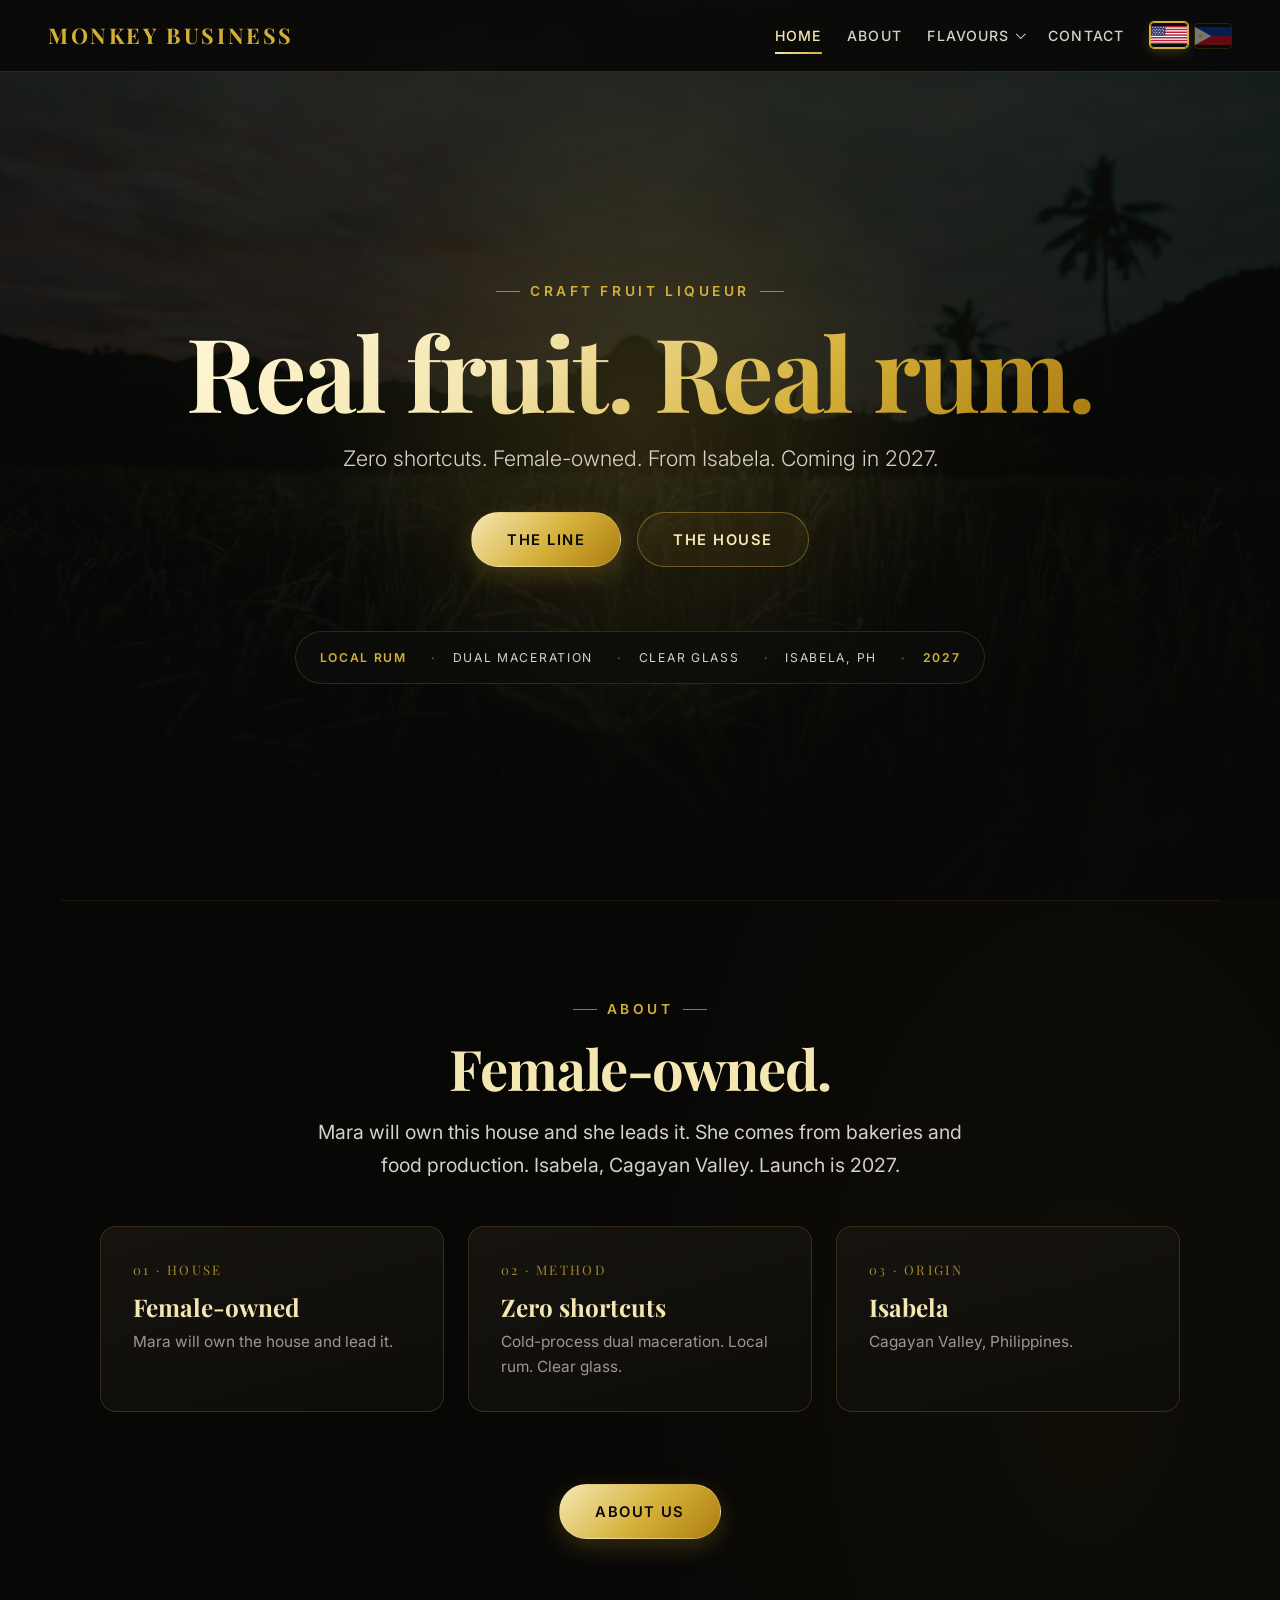
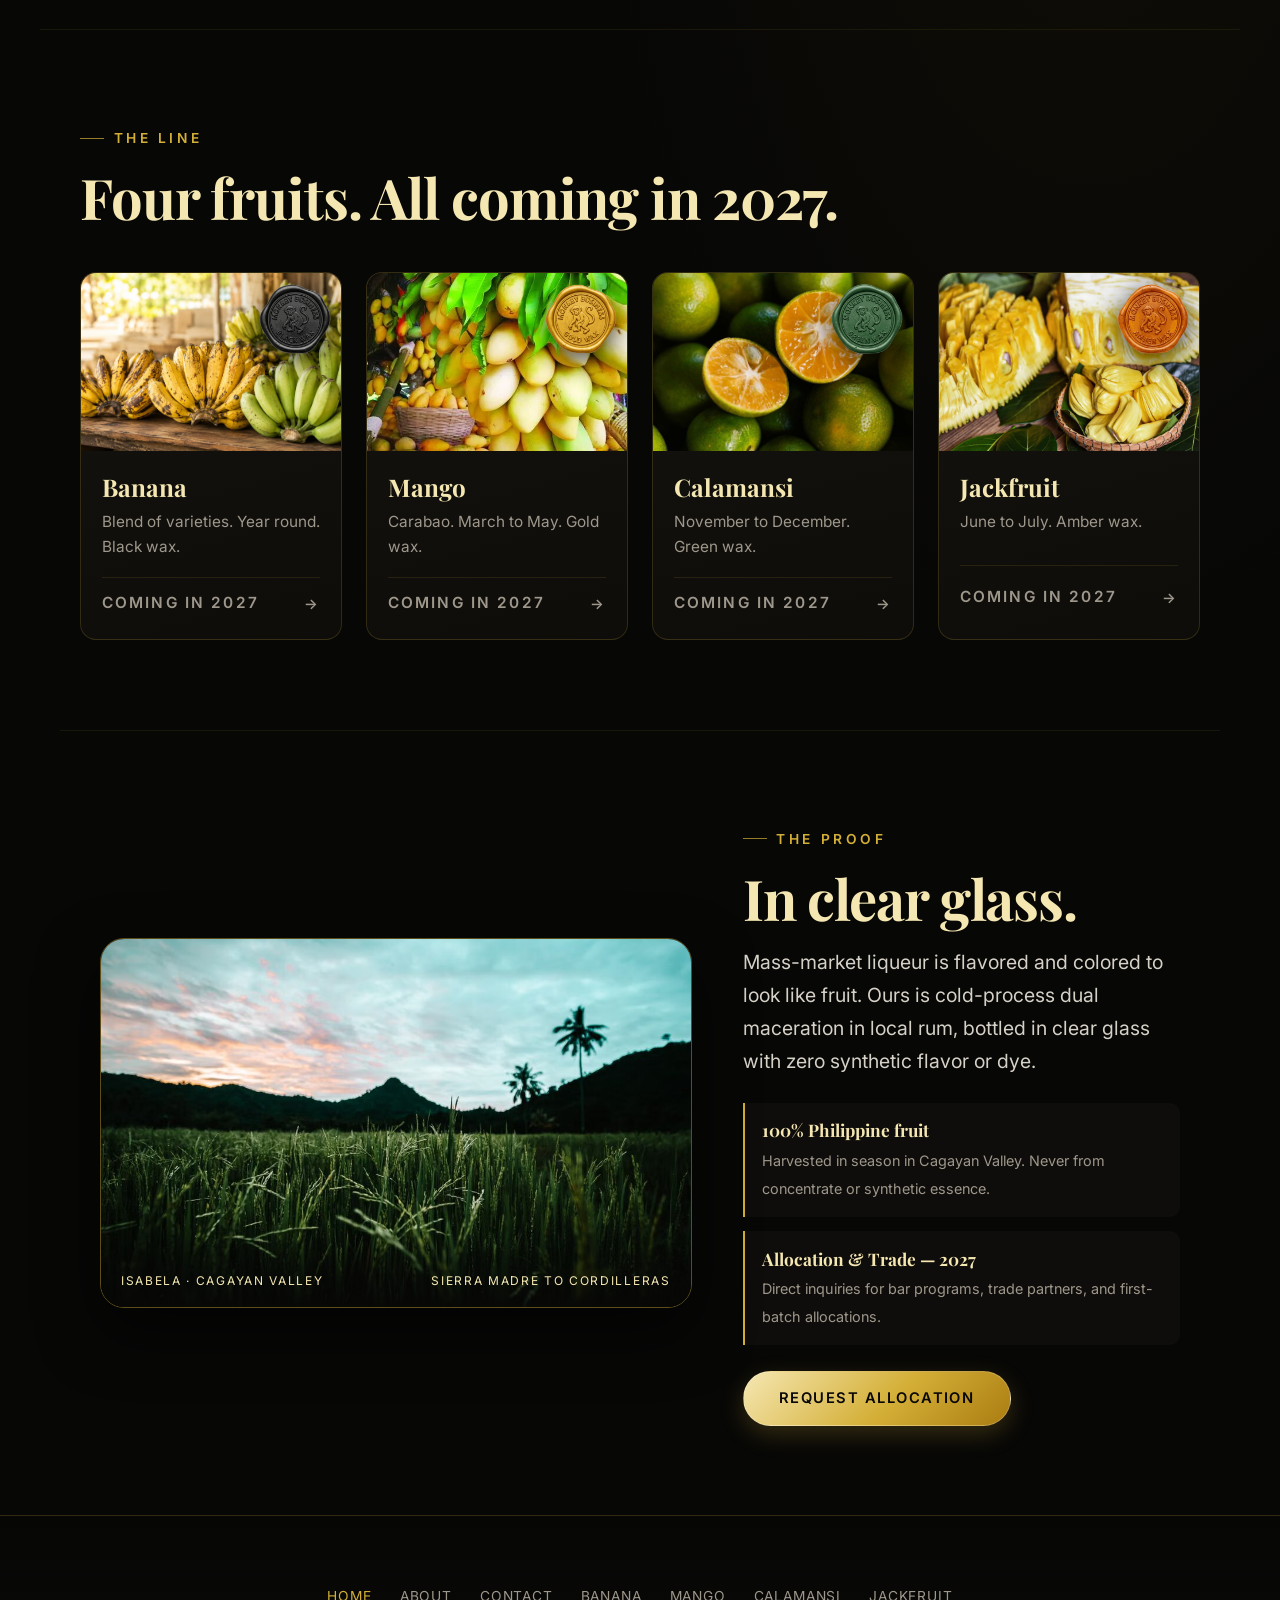
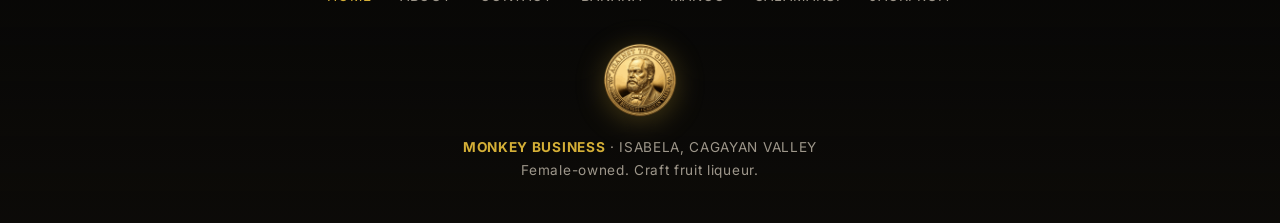
==== commit e37f35a4: "Keep emblem in footer only and balance mobile spec strip layout" ====
--- a/index.html
+++ b/index.html
@@ -90,7 +90,6 @@
 
   <main>
     <section class="hero" id="top">
-      <img src="assets/img/emblem.png" alt="Monkey Business · Against the Grain emblem" class="hero-coin" width="120" height="120">
       <p class="tagline" data-en="Craft fruit liqueur" data-tl="Likor mula sa prutas">Craft fruit liqueur</p>
       <h1 data-en="Real fruit. Real rum." data-tl="Totoong prutas. Totoong rum.">Real fruit. Real rum.</h1>
       <p class="subtitle" data-en="Zero shortcuts. Female-owned. From Isabela. Coming in 2027." data-tl="Walang shortcut. Babae ang may-ari. Mula sa Isabela. Darating sa 2027.">Zero shortcuts. Female-owned. From Isabela. Coming in 2027.</p>
@@ -100,11 +99,11 @@
       </div>
 
       <div class="spec-strip" aria-label="House specifications">
-        <span class="spec-pill"><strong data-en="Local Rum" data-tl="Lokal na Rum">Local Rum</strong></span>
+        <span class="spec-pill spec-edge"><strong data-en="Local Rum" data-tl="Lokal na Rum">Local Rum</strong></span>
         <span class="spec-pill" data-en="Dual Maceration" data-tl="Dual Maceration">Dual Maceration</span>
         <span class="spec-pill" data-en="Clear Glass" data-tl="Malinaw na Baso">Clear Glass</span>
         <span class="spec-pill">Isabela, PH</span>
-        <span class="spec-pill"><strong>2027</strong></span>
+        <span class="spec-pill spec-edge"><strong>2027</strong></span>
       </div>
     </section>
 
--- a/assets/css/styles.css
+++ b/assets/css/styles.css
@@ -128,7 +128,6 @@
 .logo {
   display: inline-flex;
   align-items: center;
-  gap: 0.65rem;
   font-family: 'Playfair Display', Georgia, serif;
   font-weight: 700;
   font-size: clamp(1.05rem, 0.95rem + 0.5vw, 1.35rem);
@@ -137,21 +136,6 @@
   text-decoration: none;
   white-space: nowrap;
   z-index: 102;
-}
-
-.logo::before {
-  content: "";
-  width: 28px;
-  height: 28px;
-  border-radius: 50%;
-  background: url("../img/emblem.png") center / contain no-repeat;
-  filter: drop-shadow(0 2px 6px rgba(212, 175, 55, 0.35));
-  flex-shrink: 0;
-  transition: transform 0.4s var(--ease);
-}
-
-.logo:hover::before {
-  transform: rotate(-12deg) scale(1.08);
 }
 
 .header-right {
@@ -588,20 +572,6 @@
   transform: translate(-50%, -55%);
   z-index: -1;
   pointer-events: none;
-}
-
-.hero-coin {
-  width: clamp(86px, 12vw, 124px);
-  height: clamp(86px, 12vw, 124px);
-  object-fit: contain;
-  margin-bottom: 1.5rem;
-  filter: drop-shadow(0 10px 28px rgba(212, 175, 55, 0.35));
-  animation: floatCoin 6s ease-in-out infinite;
-}
-
-@keyframes floatCoin {
-  0%, 100% { transform: translateY(0); }
-  50% { transform: translateY(-7px); }
 }
 
 .spec-strip {
@@ -1483,8 +1453,9 @@
 
   .spec-strip {
     border-radius: var(--radius-md);
-    padding: 0.85rem 1rem;
-    gap: 0.45rem 0.9rem;
+    padding: 0.9rem 0.65rem;
+    gap: 0.45rem 0.35rem;
+    width: 100%;
   }
 
   .spec-pill + .spec-pill::before {
@@ -1492,10 +1463,20 @@
   }
 
   .spec-pill {
-    font-size: 0.72rem;
-    padding: 0.2rem 0.45rem;
+    font-size: 0.66rem;
+    letter-spacing: 0.08em;
+    padding: 0.24rem 0.48rem;
     background: rgba(212, 175, 55, 0.06);
     border-radius: 6px;
+  }
+
+  .spec-pill.spec-edge {
+    flex-basis: 100%;
+    justify-content: center;
+    background: transparent;
+    font-size: 0.75rem;
+    letter-spacing: 0.16em;
+    padding: 0.1rem 0;
   }
 
   .cta-group {
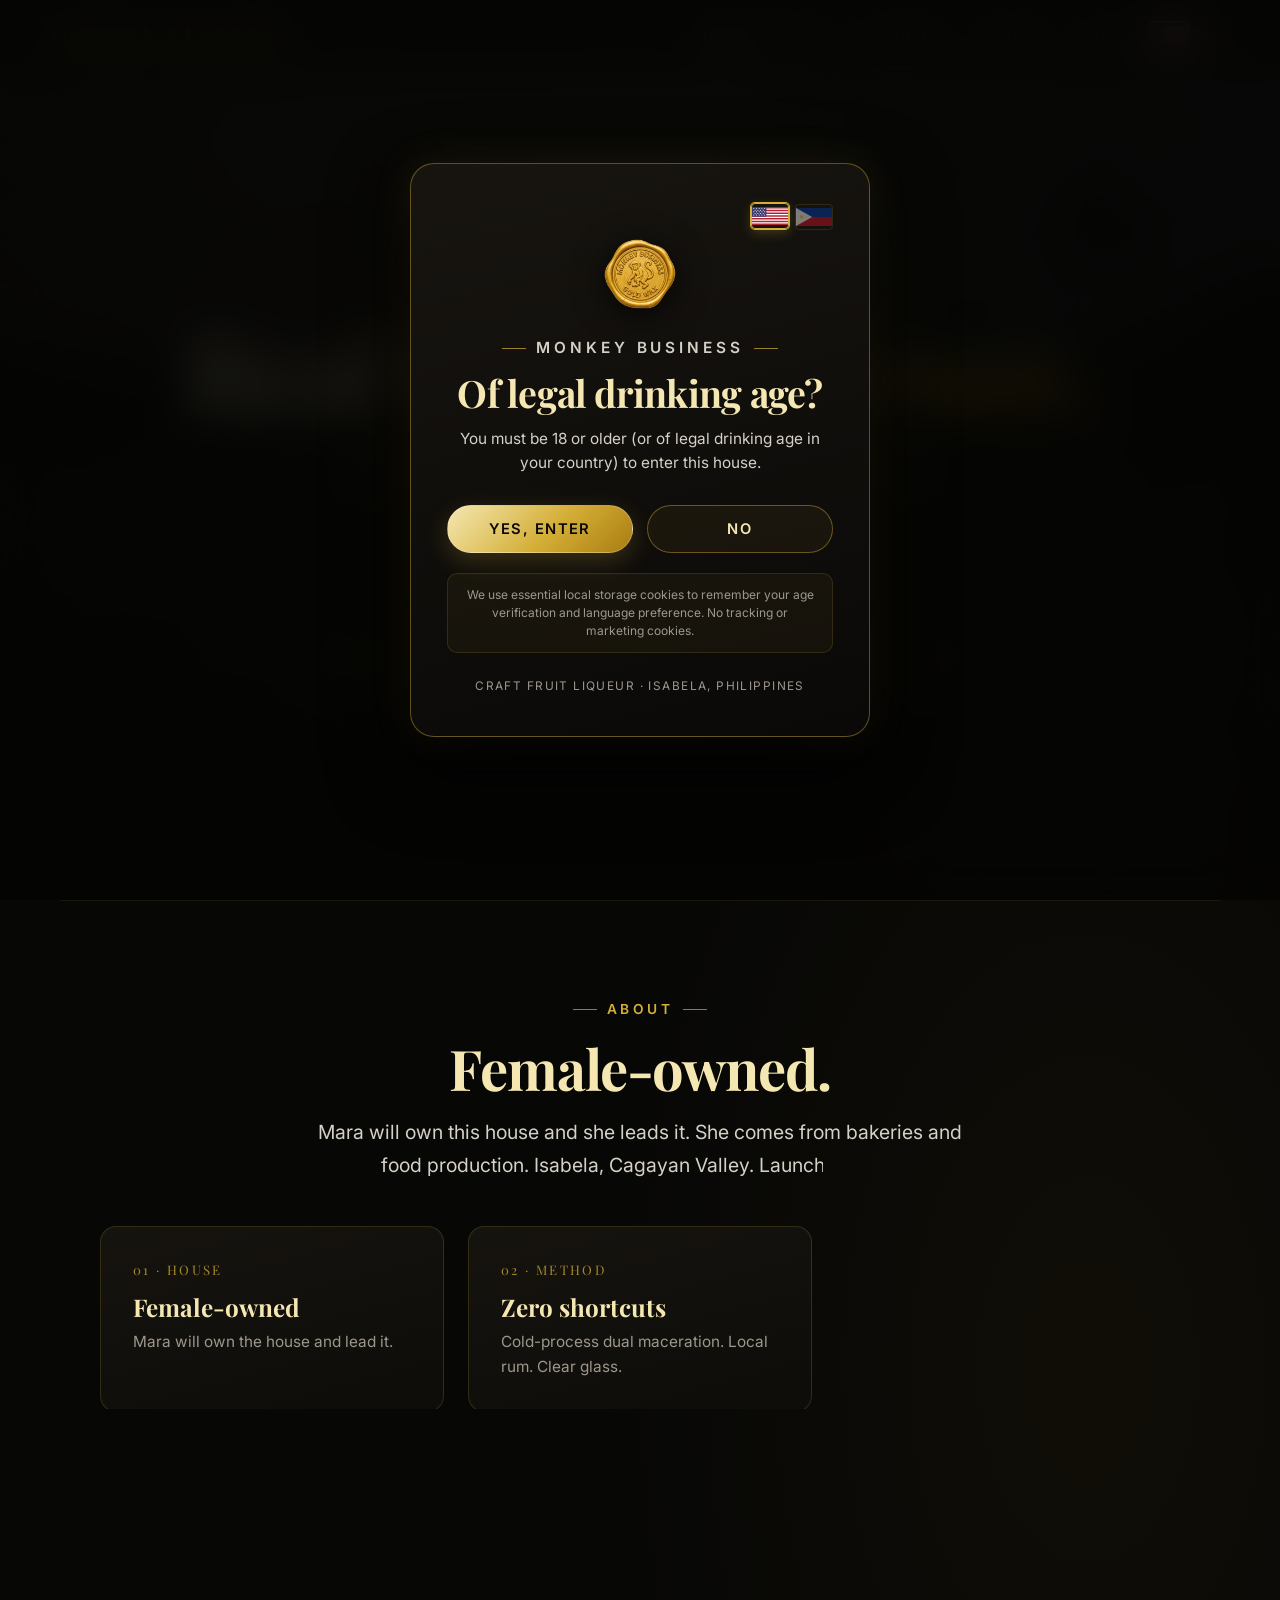
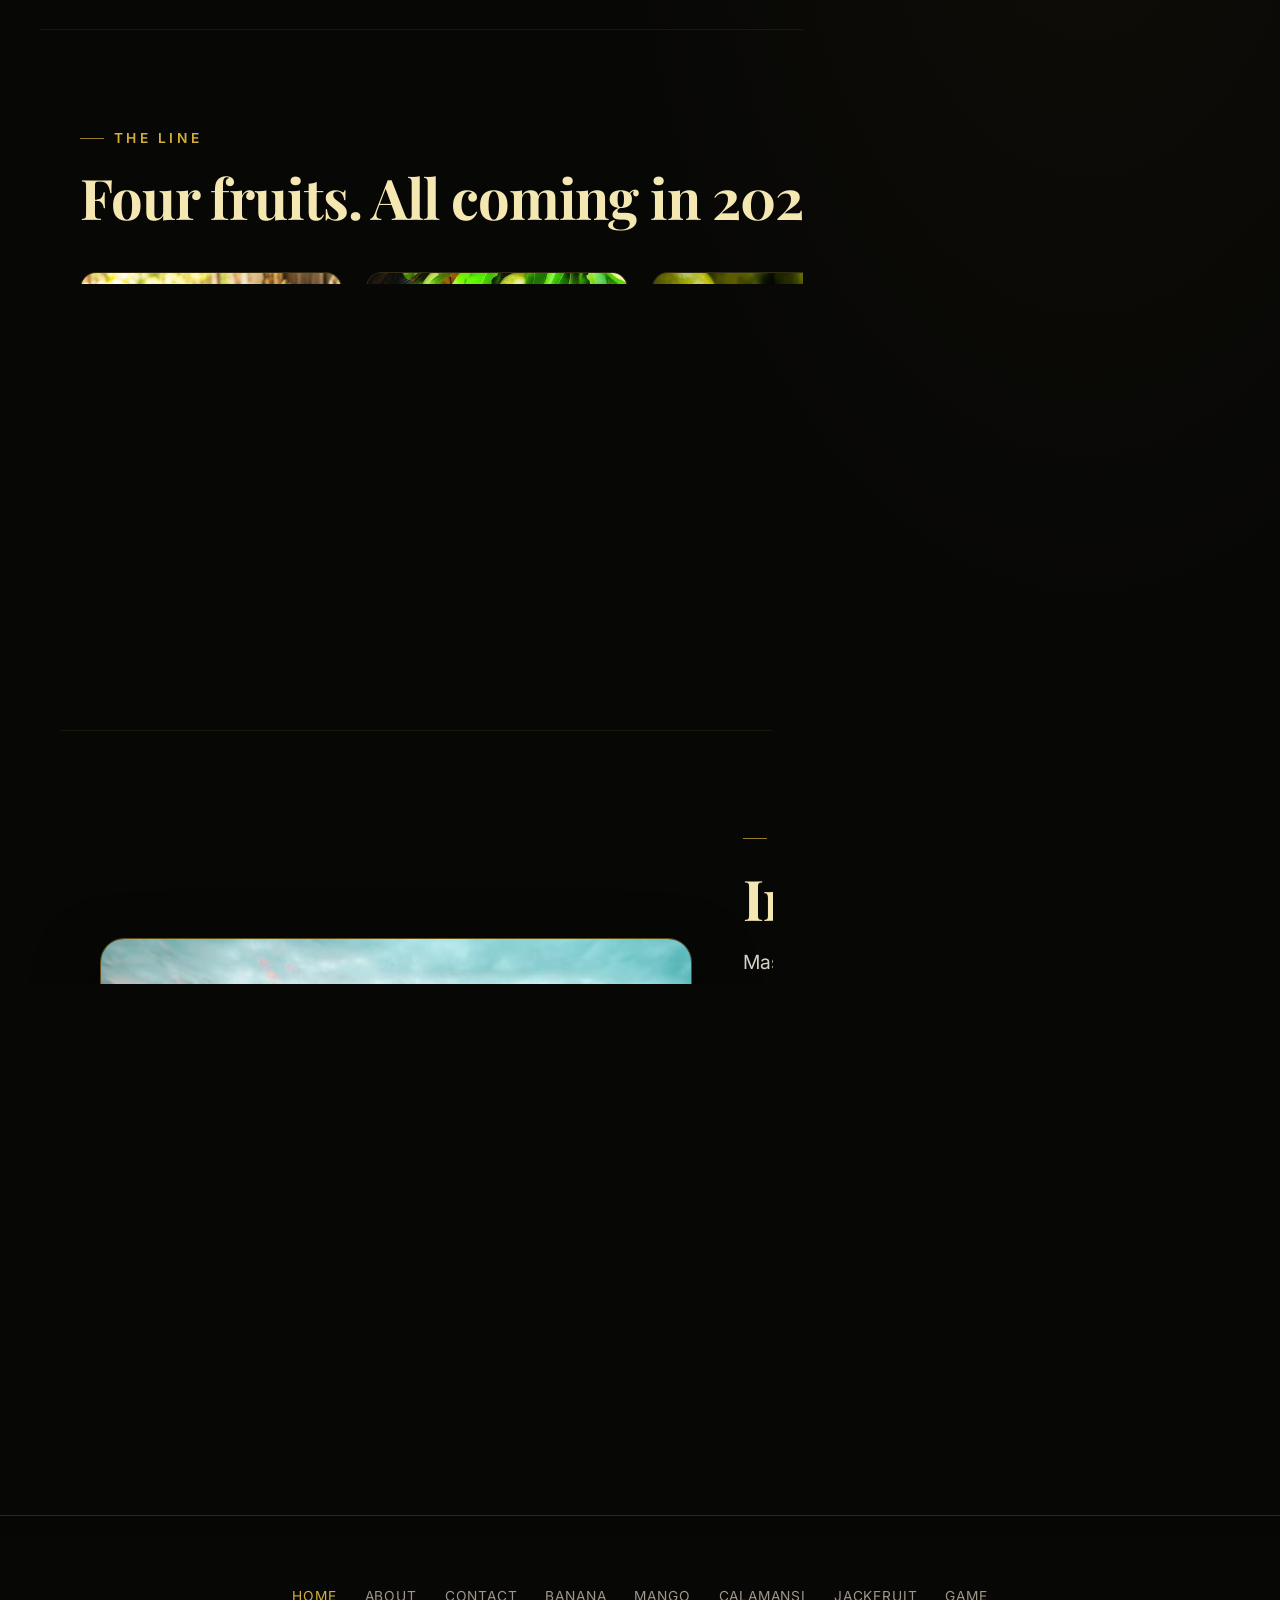
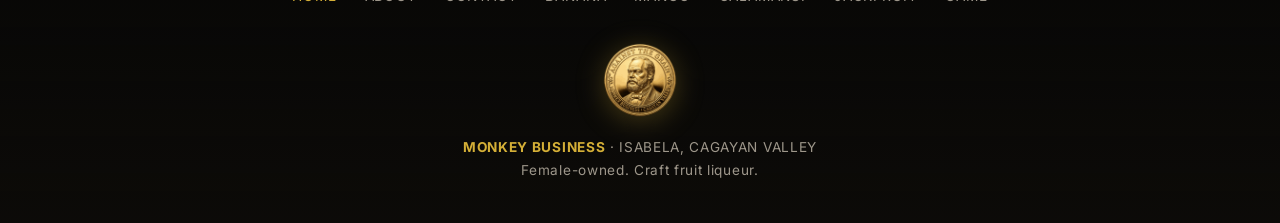
==== commit cdc9f7e4: "Add Barangay Rumble game to site navigation and sitemap" ====
--- a/index.html
+++ b/index.html
@@ -42,6 +42,7 @@
           </div>
         </div>
         <a href="contact.html" data-en="Contact" data-tl="Kontak">Contact</a>
+        <a href="monkey_business_barangay_rumble.html" target="_blank" rel="noopener" data-en="Game" data-tl="Laro">Game</a>
       </nav>
 
       <div class="lang-switch" role="group" aria-label="Language">
@@ -230,6 +231,7 @@
       <a href="mango.html" data-en="Mango" data-tl="Mangga">Mango</a>
       <a href="calamansi.html" data-en="Calamansi" data-tl="Calamansi">Calamansi</a>
       <a href="jackfruit.html" data-en="Jackfruit" data-tl="Langka">Jackfruit</a>
+      <a href="monkey_business_barangay_rumble.html" target="_blank" rel="noopener" data-en="Game" data-tl="Laro">Game</a>
     </nav>
     <img src="assets/img/emblem.png" alt="Monkey Business emblem" class="footer-coin" width="76" height="76" loading="lazy">
     <div class="footer-text">
--- a/assets/css/styles.css
+++ b/assets/css/styles.css
@@ -1250,6 +1250,135 @@
 }
 
 /* ==========================================================================
+   Age Gatekeeper Modal
+   ========================================================================== */
+
+body.age-locked {
+  overflow: hidden;
+}
+
+.age-gate {
+  position: fixed;
+  inset: 0;
+  z-index: 9999;
+  display: flex;
+  align-items: center;
+  justify-content: center;
+  padding: 1.25rem;
+  background: rgba(5, 5, 4, 0.88);
+  backdrop-filter: blur(22px) saturate(130%);
+  -webkit-backdrop-filter: blur(22px) saturate(130%);
+  opacity: 1;
+  transition: opacity 0.35s var(--ease), visibility 0.35s;
+}
+
+.age-gate.is-hidden {
+  opacity: 0;
+  visibility: hidden;
+  pointer-events: none;
+}
+
+.age-card {
+  width: 100%;
+  max-width: 460px;
+  background: linear-gradient(165deg, rgba(24, 21, 16, 0.98) 0%, rgba(10, 9, 8, 0.99) 100%);
+  border: 1px solid var(--gold-border-strong);
+  border-radius: var(--radius-lg);
+  padding: clamp(1.75rem, 5vw, 2.5rem) clamp(1.5rem, 4vw, 2.25rem);
+  text-align: center;
+  box-shadow: 0 30px 80px rgba(0, 0, 0, 0.85), 0 0 40px rgba(212, 175, 55, 0.12);
+  position: relative;
+}
+
+.age-header {
+  display: flex;
+  justify-content: flex-end;
+  margin-bottom: 0.5rem;
+}
+
+.age-cookie-notice {
+  margin-top: 1.25rem;
+  padding: 0.75rem 0.9rem;
+  background: rgba(212, 175, 55, 0.05);
+  border: 1px solid rgba(212, 175, 55, 0.15);
+  border-radius: var(--radius-sm);
+}
+
+.cookie-text {
+  font-size: 0.75rem !important;
+  color: var(--muted) !important;
+  line-height: 1.5 !important;
+  margin: 0 !important;
+}
+
+.age-seal {
+  width: 72px;
+  height: 72px;
+  object-fit: contain;
+  margin: 0 auto 1.25rem;
+  filter: drop-shadow(0 6px 16px rgba(0, 0, 0, 0.75));
+}
+
+.age-card .tagline {
+  justify-content: center;
+  margin-bottom: 0.75rem;
+}
+
+.age-card .tagline::after {
+  content: "";
+  display: inline-block;
+  width: 1.5rem;
+  height: 1px;
+  background: var(--gold);
+  opacity: 0.7;
+}
+
+.age-card h2 {
+  font-size: clamp(1.75rem, 4vw, 2.35rem);
+  margin-bottom: 0.85rem;
+}
+
+.age-card p {
+  color: var(--text-soft);
+  font-size: 0.96rem;
+  line-height: 1.6;
+  margin: 0 auto 1.85rem;
+  max-width: 24rem;
+}
+
+.age-actions {
+  display: grid;
+  grid-template-columns: 1fr 1fr;
+  gap: 0.85rem;
+}
+
+.age-actions .cta {
+  width: 100%;
+  padding: 0.85rem 1.2rem;
+}
+
+.age-note {
+  margin-top: 1.5rem !important;
+  margin-bottom: 0 !important;
+  font-size: 0.74rem !important;
+  letter-spacing: 0.12em;
+  text-transform: uppercase;
+  color: var(--muted) !important;
+}
+
+.age-denied {
+  color: var(--gold-light) !important;
+  font-weight: 500;
+  margin-bottom: 0.5rem !important;
+}
+
+@media (max-width: 420px) {
+  .age-actions {
+    grid-template-columns: 1fr;
+  }
+}
+
+/* ==========================================================================
    Scroll Reveal Animations
    ========================================================================== */
 
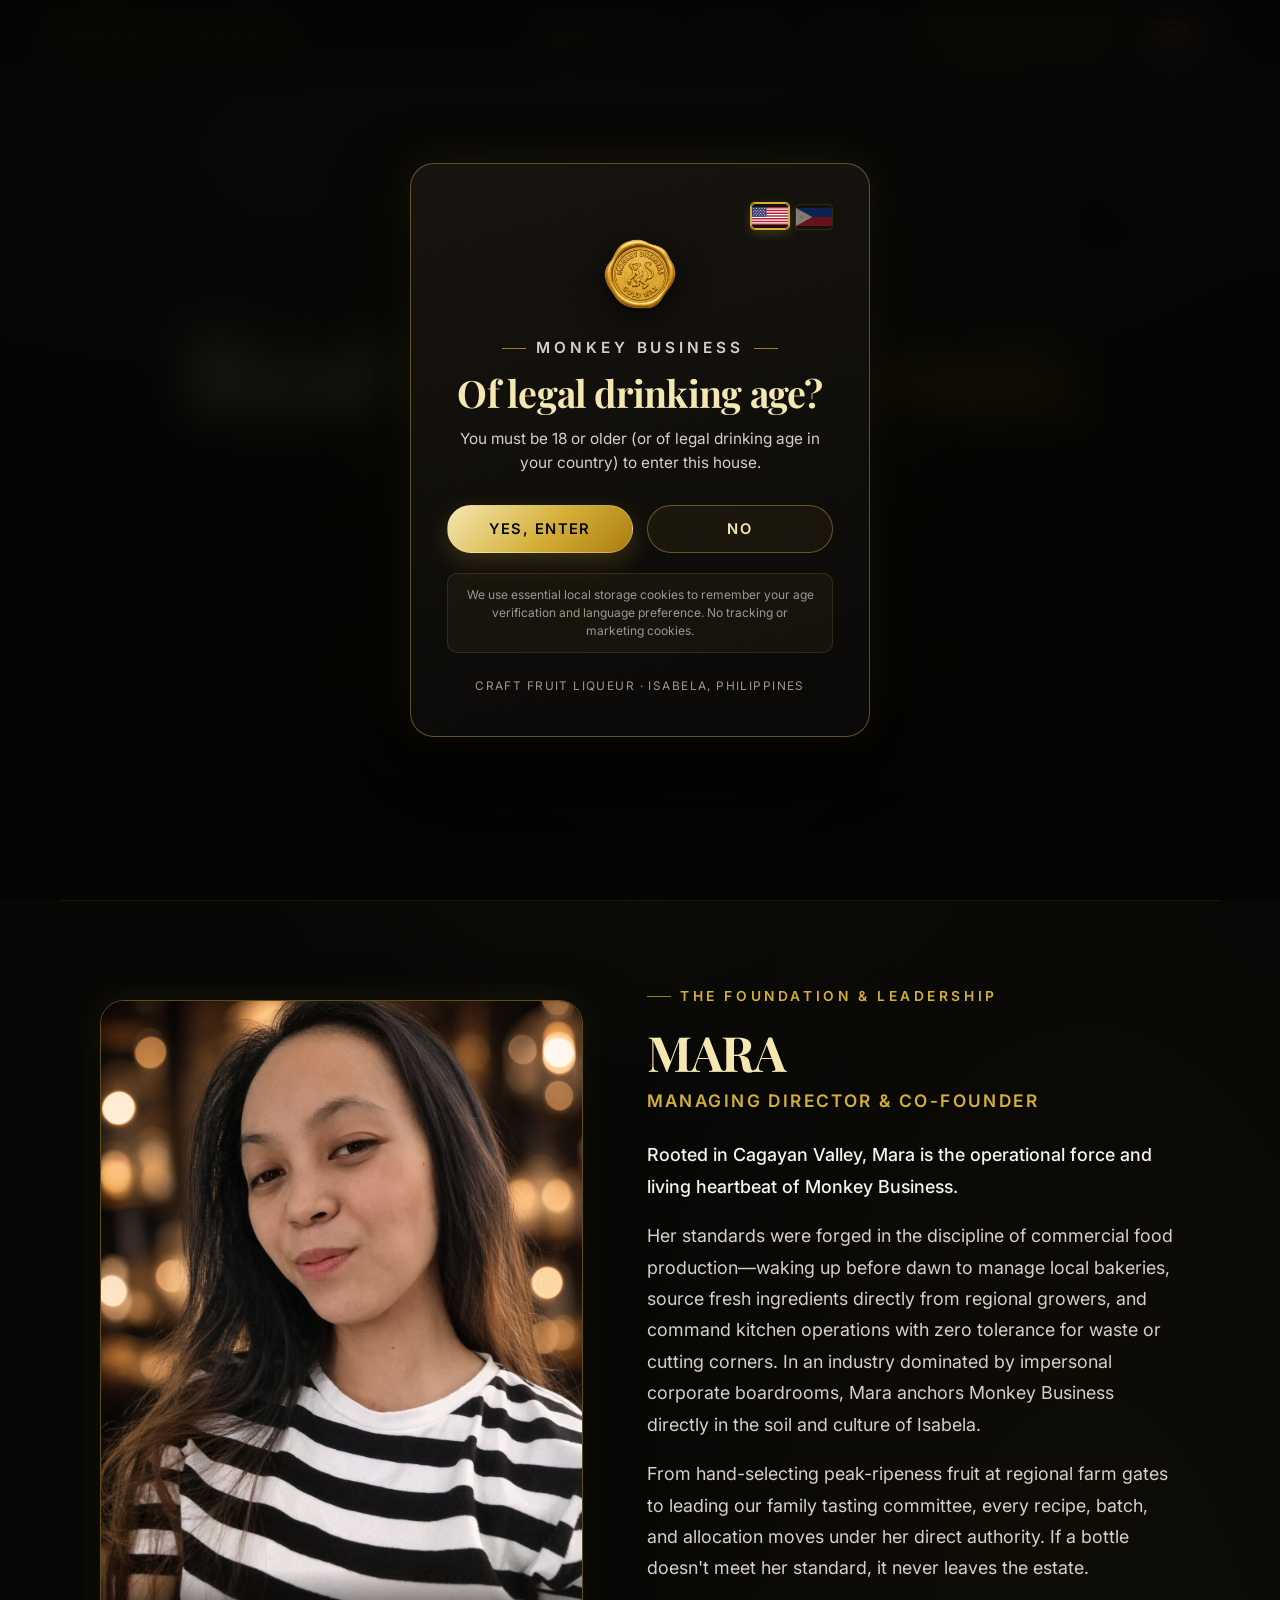
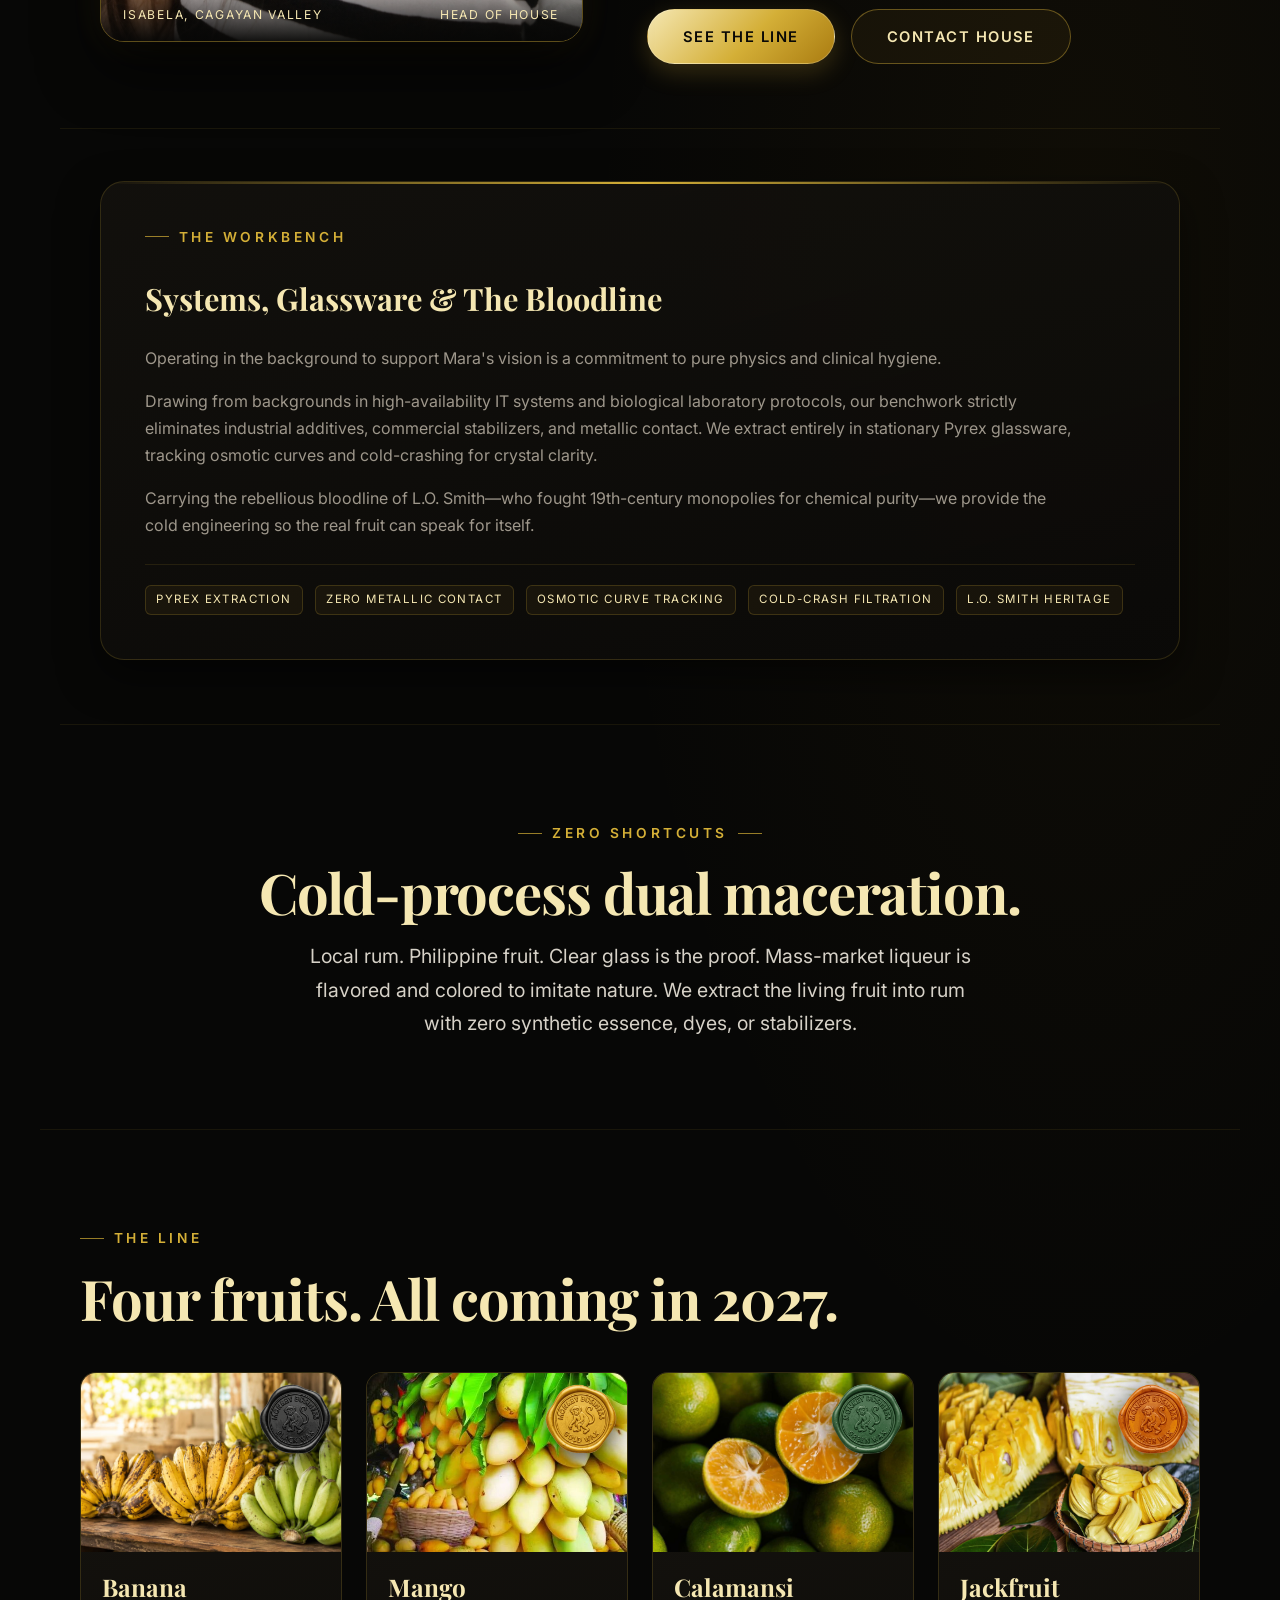
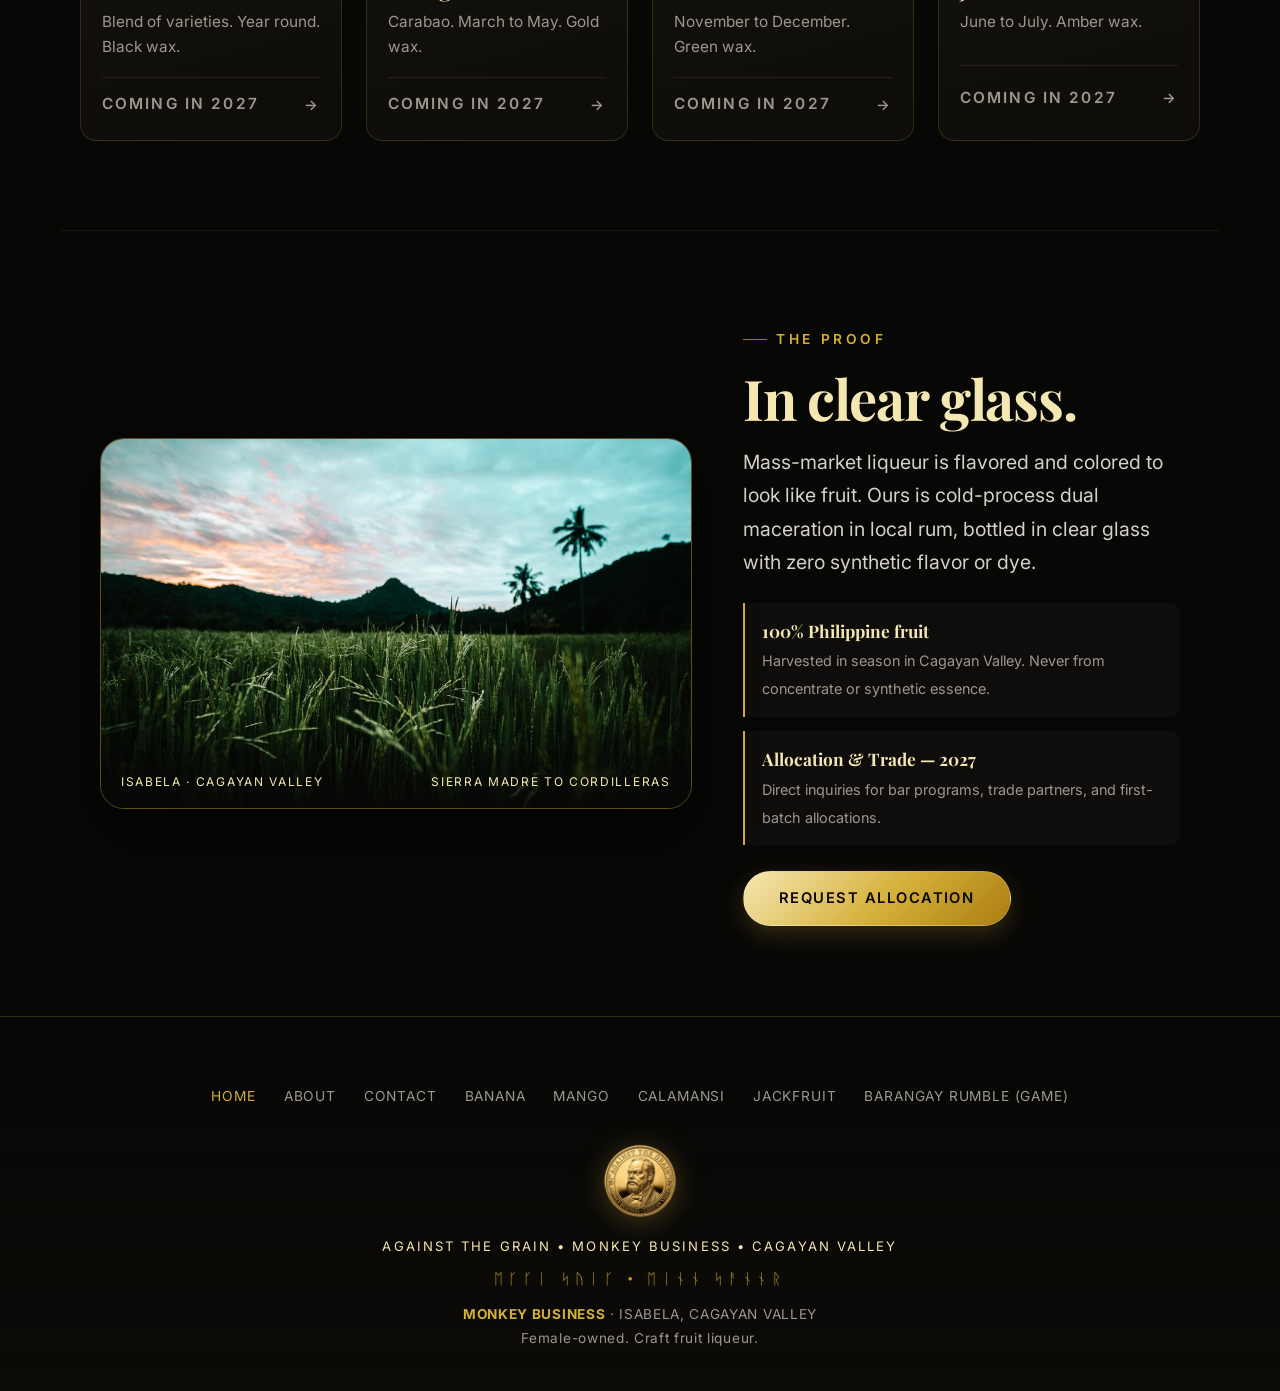
==== commit cf4423e8: "Put Mara in spotlight, add Workbench technical section and footer runic inscription" ====
--- a/index.html
+++ b/index.html
@@ -42,7 +42,7 @@
           </div>
         </div>
         <a href="contact.html" data-en="Contact" data-tl="Kontak">Contact</a>
-        <a href="monkey_business_barangay_rumble.html" target="_blank" rel="noopener" data-en="Game" data-tl="Laro">Game</a>
+        <a href="monkey_business_barangay_rumble.html" target="_blank" rel="noopener" class="nav-game" title="Play Barangay Rumble Arcade Game"><span class="game-icon" aria-hidden="true">🎮</span> <span data-en="Barangay Rumble" data-tl="Barangay Rumble">Barangay Rumble</span></a>
       </nav>
 
       <div class="lang-switch" role="group" aria-label="Language">
@@ -108,36 +108,57 @@
       </div>
     </section>
 
-    <section class="center" id="owned">
-      <p class="tagline" data-en="About" data-tl="Tungkol">About</p>
-      <h2 data-en="Female-owned." data-tl="Babae ang may-ari.">Female-owned.</h2>
-      <p class="lede" data-en="Mara will own this house and she leads it. She comes from bakeries and food production. Isabela, Cagayan Valley. Launch is 2027." data-tl="Si Mara ang magiging may-ari ng bahay na ito at siya ang namumuno. Galing siya sa panaderya at produksyon ng pagkain. Isabela, Cagayan Valley. Ilulunsad sa 2027.">Mara will own this house and she leads it. She comes from bakeries and food production. Isabela, Cagayan Valley. Launch is 2027.</p>
-      <div class="cards">
-        <article class="card">
-          <div>
-            <span class="card-num">01 · HOUSE</span>
-            <h3 data-en="Female-owned" data-tl="Babae ang may-ari">Female-owned</h3>
-            <p data-en="Mara will own the house and lead it." data-tl="Si Mara ang magiging may-ari at mamumuno.">Mara will own the house and lead it.</p>
-          </div>
-        </article>
-        <article class="card">
-          <div>
-            <span class="card-num">02 · METHOD</span>
-            <h3 data-en="Zero shortcuts" data-tl="Walang shortcut">Zero shortcuts</h3>
-            <p data-en="Cold-process dual maceration. Local rum. Clear glass." data-tl="Cold-process dual maceration. Lokal na rum. Malinaw na baso.">Cold-process dual maceration. Local rum. Clear glass.</p>
-          </div>
-        </article>
-        <article class="card">
-          <div>
-            <span class="card-num">03 · ORIGIN</span>
-            <h3>Isabela</h3>
-            <p data-en="Cagayan Valley, Philippines." data-tl="Cagayan Valley, Pilipinas.">Cagayan Valley, Philippines.</p>
-          </div>
-        </article>
-      </div>
-      <div class="cta-group">
-        <a class="cta" href="about.html" data-en="About us" data-tl="Tungkol sa amin">About us</a>
-      </div>
+    <section class="mara-spotlight" id="leadership">
+      <div class="mara-grid">
+        <figure class="mara-frame">
+          <img class="mara-shot" src="assets/img/mara.jpg" alt="Mara — Managing Director & Co-Founder, Monkey Business" loading="lazy">
+          <figcaption class="mara-caption">
+            <span>Isabela, Cagayan Valley</span>
+            <span data-en="Head of House" data-tl="Puno ng Bahay">Head of House</span>
+          </figcaption>
+        </figure>
+        <div class="mara-copy">
+          <p class="tagline" data-en="The Foundation & Leadership" data-tl="Ang Haligi at Pamumuno">The Foundation & Leadership</p>
+          <h2 class="mara-title">MARA</h2>
+          <span class="mara-role" data-en="Managing Director & Co-Founder" data-tl="Managing Director & Co-Founder">Managing Director & Co-Founder</span>
+          <div class="story-paragraphs">
+            <p data-en="Rooted in Cagayan Valley, Mara is the operational force and living heartbeat of Monkey Business." data-tl="Tubong Cagayan Valley, si Mara ang lakas, direksyon, at puso ng Monkey Business.">Rooted in Cagayan Valley, Mara is the operational force and living heartbeat of Monkey Business.</p>
+            <p data-en="Her standards were forged in the discipline of commercial food production—waking up before dawn to manage local bakeries, source fresh ingredients directly from regional growers, and command kitchen operations with zero tolerance for waste or cutting corners. In an industry dominated by impersonal corporate boardrooms, Mara anchors Monkey Business directly in the soil and culture of Isabela." data-tl="Ang kanyang mataas na pamantayan ay nahubog sa disiplina ng produksyon ng pagkain—gumigising bago sumikat ang araw upang magpatakbo ng panaderya, personal na pumili ng pinakamagagandang ani mula sa mga lokal na magsasaka, at mamuno sa kusina nang walang puwang ang pag-aaksaya o panggugulang. Sa industriyang pinamumunuan ng mga dayuhang korporasyon, pinananatili ni Mara ang Monkey Business na nakaugat sa lupa at kultura ng Isabela.">Her standards were forged in the discipline of commercial food production—waking up before dawn to manage local bakeries, source fresh ingredients directly from regional growers, and command kitchen operations with zero tolerance for waste or cutting corners. In an industry dominated by impersonal corporate boardrooms, Mara anchors Monkey Business directly in the soil and culture of Isabela.</p>
+            <p data-en="From hand-selecting peak-ripeness fruit at regional farm gates to leading our family tasting committee, every recipe, batch, and allocation moves under her direct authority. If a bottle doesn't meet her standard, it never leaves the estate." data-tl="Mula sa pagpili ng pinakamatamis na bunga hanggang sa pamumuno sa panlasa ng pamilya, bawat timpla at bawat batch ay dumadaan sa kanyang mahigpit na pagsusuri. Kapag hindi pumasa sa kanyang panlasa, hindi ito lalabas ng aming tahanan.">From hand-selecting peak-ripeness fruit at regional farm gates to leading our family tasting committee, every recipe, batch, and allocation moves under her direct authority. If a bottle doesn't meet her standard, it never leaves the estate.</p>
+          </div>
+          <div class="cta-group back">
+            <a class="cta" href="#line" data-en="See The Line" data-tl="Tingnan ang Linya">See The Line</a>
+            <a class="cta cta-ghost" href="contact.html" data-en="Contact House" data-tl="Kontakin ang Bahay">Contact House</a>
+          </div>
+        </div>
+      </div>
+    </section>
+
+    <section class="workbench-section" id="workbench">
+      <article class="workbench-card">
+        <div class="workbench-head">
+          <p class="tagline" data-en="The Workbench" data-tl="Ang Sistema">The Workbench</p>
+        </div>
+        <h3 data-en="Systems, Glassware & The Bloodline" data-tl="Agham, Bubog at Disiplina">Systems, Glassware & The Bloodline</h3>
+        <div class="workbench-body">
+          <p data-en="Operating in the background to support Mara's vision is a commitment to pure physics and clinical hygiene." data-tl="Nasa likod ng pamumuno ni Mara ang matibay na agham, kalinisan, at teknikal na suporta.">Operating in the background to support Mara's vision is a commitment to pure physics and clinical hygiene.</p>
+          <p data-en="Drawing from backgrounds in high-availability IT systems and biological laboratory protocols, our benchwork strictly eliminates industrial additives, commercial stabilizers, and metallic contact. We extract entirely in stationary Pyrex glassware, tracking osmotic curves and cold-crashing for crystal clarity." data-tl="Dala ang karanasan sa mga kritikal na IT systems at biological laboratory, tinanggal namin ang lahat ng artipisyal na pampalasa, kemikal, at bakal na maaaring humipo sa alak. Gumagamit lamang kami ng purong salamin (Pyrex) at natural na cold-crash upang mapanatiling dalisay ang bawat patak.">Drawing from backgrounds in high-availability IT systems and biological laboratory protocols, our benchwork strictly eliminates industrial additives, commercial stabilizers, and metallic contact. We extract entirely in stationary Pyrex glassware, tracking osmotic curves and cold-crashing for crystal clarity.</p>
+          <p data-en="Carrying the rebellious bloodline of L.O. Smith—who fought 19th-century monopolies for chemical purity—we provide the cold engineering so the real fruit can speak for itself." data-tl="Bilang inapo ni L.O. Smith—ang lumaban sa mga monopolyo noong ika-19 na siglo para sa purong alak—inilalagay namin ang tapat na siyensya sa likod ng bawat tunay na bunga.">Carrying the rebellious bloodline of L.O. Smith—who fought 19th-century monopolies for chemical purity—we provide the cold engineering so the real fruit can speak for itself.</p>
+        </div>
+        <div class="workbench-badges">
+          <span class="wb-badge">Pyrex Extraction</span>
+          <span class="wb-badge">Zero Metallic Contact</span>
+          <span class="wb-badge">Osmotic Curve Tracking</span>
+          <span class="wb-badge">Cold-Crash Filtration</span>
+          <span class="wb-badge">L.O. Smith Heritage</span>
+        </div>
+      </article>
+    </section>
+
+    <section class="center" id="manifesto-house">
+      <p class="tagline" data-en="Zero shortcuts" data-tl="Walang shortcut">Zero shortcuts</p>
+      <h2 data-en="Cold-process dual maceration." data-tl="Cold-process dual maceration.">Cold-process dual maceration.</h2>
+      <p class="lede" data-en="Local rum. Philippine fruit. Clear glass is the proof. Mass-market liqueur is flavored and colored to imitate nature. We extract the living fruit into rum with zero synthetic essence, dyes, or stabilizers." data-tl="Lokal na rum. Prutas ng Pilipinas. Ang malinaw na baso ang patunay. Ang likor sa masa ay nilalasahan at kinukulayan. Kami ay kumukuha ng tunay na katas ng prutas sa rum nang walang sintetikong sangkap.">Local rum. Philippine fruit. Clear glass is the proof. Mass-market liqueur is flavored and colored to imitate nature. We extract the living fruit into rum with zero synthetic essence, dyes, or stabilizers.</p>
     </section>
 
     <section id="line" class="line">
@@ -231,9 +252,11 @@
       <a href="mango.html" data-en="Mango" data-tl="Mangga">Mango</a>
       <a href="calamansi.html" data-en="Calamansi" data-tl="Calamansi">Calamansi</a>
       <a href="jackfruit.html" data-en="Jackfruit" data-tl="Langka">Jackfruit</a>
-      <a href="monkey_business_barangay_rumble.html" target="_blank" rel="noopener" data-en="Game" data-tl="Laro">Game</a>
+      <a href="monkey_business_barangay_rumble.html" target="_blank" rel="noopener" data-en="Barangay Rumble (Game)" data-tl="Barangay Rumble (Laro)">Barangay Rumble (Game)</a>
     </nav>
     <img src="assets/img/emblem.png" alt="Monkey Business emblem" class="footer-coin" width="76" height="76" loading="lazy">
+    <div class="footer-manifesto">AGAINST THE GRAIN • MONKEY BUSINESS • CAGAYAN VALLEY</div>
+    <div class="footer-runes" aria-label="Runic inscription">ᛖᚴᚴᛁ ᛋᚢᛁᚴ • ᛖᛁᚾᚾ ᛋᚨᚾᚾᚱ</div>
     <div class="footer-text">
       <strong>MONKEY BUSINESS</strong> · ISABELA, CAGAYAN VALLEY<br>
       <span data-en="Female-owned. Craft fruit liqueur." data-tl="Babae ang may-ari. Likor mula sa prutas.">Female-owned. Craft fruit liqueur.</span>
--- a/assets/css/styles.css
+++ b/assets/css/styles.css
@@ -200,6 +200,42 @@
   transform-origin: left;
 }
 
+/* Arcade game link pill */
+.nav-game {
+  display: inline-flex !important;
+  align-items: center !important;
+  gap: 0.45rem !important;
+  padding: 0.35rem 0.85rem !important;
+  border-radius: 999px !important;
+  background: rgba(212, 175, 55, 0.08) !important;
+  border: 1px solid var(--gold-border-strong) !important;
+  color: var(--gold-light) !important;
+  font-family: 'Inter', system-ui, sans-serif !important;
+  font-weight: 600 !important;
+  letter-spacing: 0.06em !important;
+  box-shadow: 0 0 14px rgba(212, 175, 55, 0.15) !important;
+  transition: transform 0.25s var(--ease), box-shadow 0.25s var(--ease), background 0.25s var(--ease), border-color 0.25s var(--ease) !important;
+}
+
+.nav-game::after {
+  display: none !important;
+}
+
+.nav-game .game-icon {
+  display: inline-block;
+  font-size: 0.85rem;
+  line-height: 1;
+  filter: drop-shadow(0 0 4px rgba(212, 175, 55, 0.6));
+}
+
+.nav-game:hover {
+  background: linear-gradient(135deg, rgba(212, 175, 55, 0.25), rgba(170, 124, 17, 0.35)) !important;
+  border-color: var(--gold) !important;
+  color: #fff !important;
+  transform: translateY(-1px) scale(1.03) !important;
+  box-shadow: 0 0 20px rgba(212, 175, 55, 0.4) !important;
+}
+
 .drop {
   position: relative;
 }
@@ -1187,6 +1223,188 @@
   width: 0;
   opacity: 0;
   pointer-events: none;
+}
+
+/* ==========================================================================
+   Mara Spotlight & Technical Workbench
+   ========================================================================== */
+
+.mara-spotlight {
+  padding-top: clamp(4rem, 6vw, 6rem);
+  padding-bottom: clamp(3rem, 5vw, 5rem);
+}
+
+.mara-grid {
+  display: grid;
+  grid-template-columns: 0.95fr 1.05fr;
+  gap: clamp(2rem, 5vw, 4.5rem);
+  align-items: center;
+}
+
+.mara-frame {
+  position: relative;
+  border-radius: var(--radius-lg);
+  overflow: hidden;
+  border: 1px solid var(--gold-border-strong);
+  box-shadow: 0 24px 60px rgba(0, 0, 0, 0.75), 0 0 35px rgba(212, 175, 55, 0.12);
+}
+
+.mara-shot {
+  width: 100%;
+  aspect-ratio: 3 / 4;
+  object-fit: cover;
+  object-position: center 16%;
+  display: block;
+}
+
+.mara-caption {
+  position: absolute;
+  bottom: 0;
+  left: 0;
+  right: 0;
+  padding: 2.2rem 1.4rem 1rem;
+  background: linear-gradient(0deg, rgba(7, 7, 6, 0.95) 0%, transparent 100%);
+  display: flex;
+  justify-content: space-between;
+  align-items: center;
+  font-size: 0.76rem;
+  letter-spacing: 0.14em;
+  text-transform: uppercase;
+  color: var(--gold-light);
+}
+
+.mara-title {
+  font-size: clamp(2rem, 3.8vw, 3.1rem);
+  margin-bottom: 0.5rem;
+  line-height: 1.1;
+}
+
+.mara-role {
+  display: inline-block;
+  font-size: clamp(0.92rem, 0.86rem + 0.3vw, 1.08rem);
+  font-weight: 600;
+  letter-spacing: 0.14em;
+  text-transform: uppercase;
+  color: var(--gold);
+  margin-bottom: 1.5rem;
+}
+
+.story-paragraphs {
+  display: grid;
+  gap: 1.15rem;
+  color: var(--text-soft);
+  font-size: clamp(1rem, 0.96rem + 0.25vw, 1.12rem);
+  line-height: 1.75;
+}
+
+.story-paragraphs p:first-of-type {
+  color: var(--text);
+  font-weight: 500;
+}
+
+/* Workbench Technical Note */
+.workbench-section {
+  padding-top: clamp(2.5rem, 4vw, 4rem);
+  padding-bottom: clamp(3.5rem, 5vw, 5.5rem);
+}
+
+.workbench-card {
+  background: linear-gradient(165deg, rgba(20, 18, 14, 0.88) 0%, rgba(11, 10, 8, 0.94) 100%);
+  border: 1px solid var(--gold-border);
+  border-radius: var(--radius-lg);
+  padding: clamp(1.75rem, 3.5vw, 2.75rem);
+  position: relative;
+  overflow: hidden;
+  box-shadow: 0 16px 40px rgba(0, 0, 0, 0.5);
+}
+
+.workbench-card::before {
+  content: "";
+  position: absolute;
+  top: 0;
+  left: 0;
+  right: 0;
+  height: 2px;
+  background: linear-gradient(90deg, transparent, var(--gold), transparent);
+}
+
+.workbench-head {
+  display: flex;
+  align-items: baseline;
+  justify-content: space-between;
+  flex-wrap: wrap;
+  gap: 0.5rem 1rem;
+  margin-bottom: 0.5rem;
+}
+
+.workbench-card h3 {
+  font-family: 'Playfair Display', Georgia, serif;
+  font-size: clamp(1.4rem, 2.4vw, 1.95rem);
+  color: var(--gold-light);
+  margin-bottom: 1.25rem;
+}
+
+.workbench-body {
+  display: grid;
+  gap: 1rem;
+  color: var(--muted);
+  font-size: clamp(0.92rem, 0.88rem + 0.15vw, 1rem);
+  line-height: 1.7;
+  max-width: 58rem;
+}
+
+.workbench-badges {
+  display: flex;
+  flex-wrap: wrap;
+  gap: 0.5rem 0.75rem;
+  margin-top: 1.5rem;
+  padding-top: 1.25rem;
+  border-top: 1px solid rgba(212, 175, 55, 0.12);
+}
+
+.wb-badge {
+  display: inline-flex;
+  align-items: center;
+  gap: 0.4rem;
+  font-size: 0.72rem;
+  letter-spacing: 0.12em;
+  text-transform: uppercase;
+  color: var(--gold-light);
+  background: rgba(212, 175, 55, 0.06);
+  border: 1px solid rgba(212, 175, 55, 0.2);
+  padding: 0.3rem 0.65rem;
+  border-radius: 6px;
+}
+
+/* Footer Runes & Details */
+.footer-runes {
+  font-family: serif;
+  font-size: clamp(0.95rem, 1.2vw, 1.15rem);
+  letter-spacing: 0.35em;
+  color: var(--gold);
+  margin-bottom: 0.75rem;
+  opacity: 0.85;
+  text-shadow: 0 0 10px rgba(212, 175, 55, 0.3);
+}
+
+.footer-manifesto {
+  font-size: 0.82rem;
+  letter-spacing: 0.16em;
+  text-transform: uppercase;
+  color: var(--gold-light);
+  margin-bottom: 0.5rem;
+}
+
+@media (max-width: 900px) {
+  .mara-grid {
+    grid-template-columns: 1fr;
+    gap: 2rem;
+  }
+
+  .mara-frame {
+    max-width: 420px;
+    margin: 0 auto;
+  }
 }
 
 /* ==========================================================================
@@ -1479,6 +1697,16 @@
     border-bottom: 1px solid rgba(212, 175, 55, 0.08);
   }
 
+  nav#site-nav > a.nav-game {
+    margin-top: 0.5rem;
+    padding: 0.8rem 1rem !important;
+    justify-content: center !important;
+    border-radius: var(--radius-sm) !important;
+    border: 1px solid var(--gold-border-strong) !important;
+    background: rgba(212, 175, 55, 0.12) !important;
+    text-align: center;
+  }
+
   nav#site-nav > a::after,
   .drop-btn::before {
     display: none;
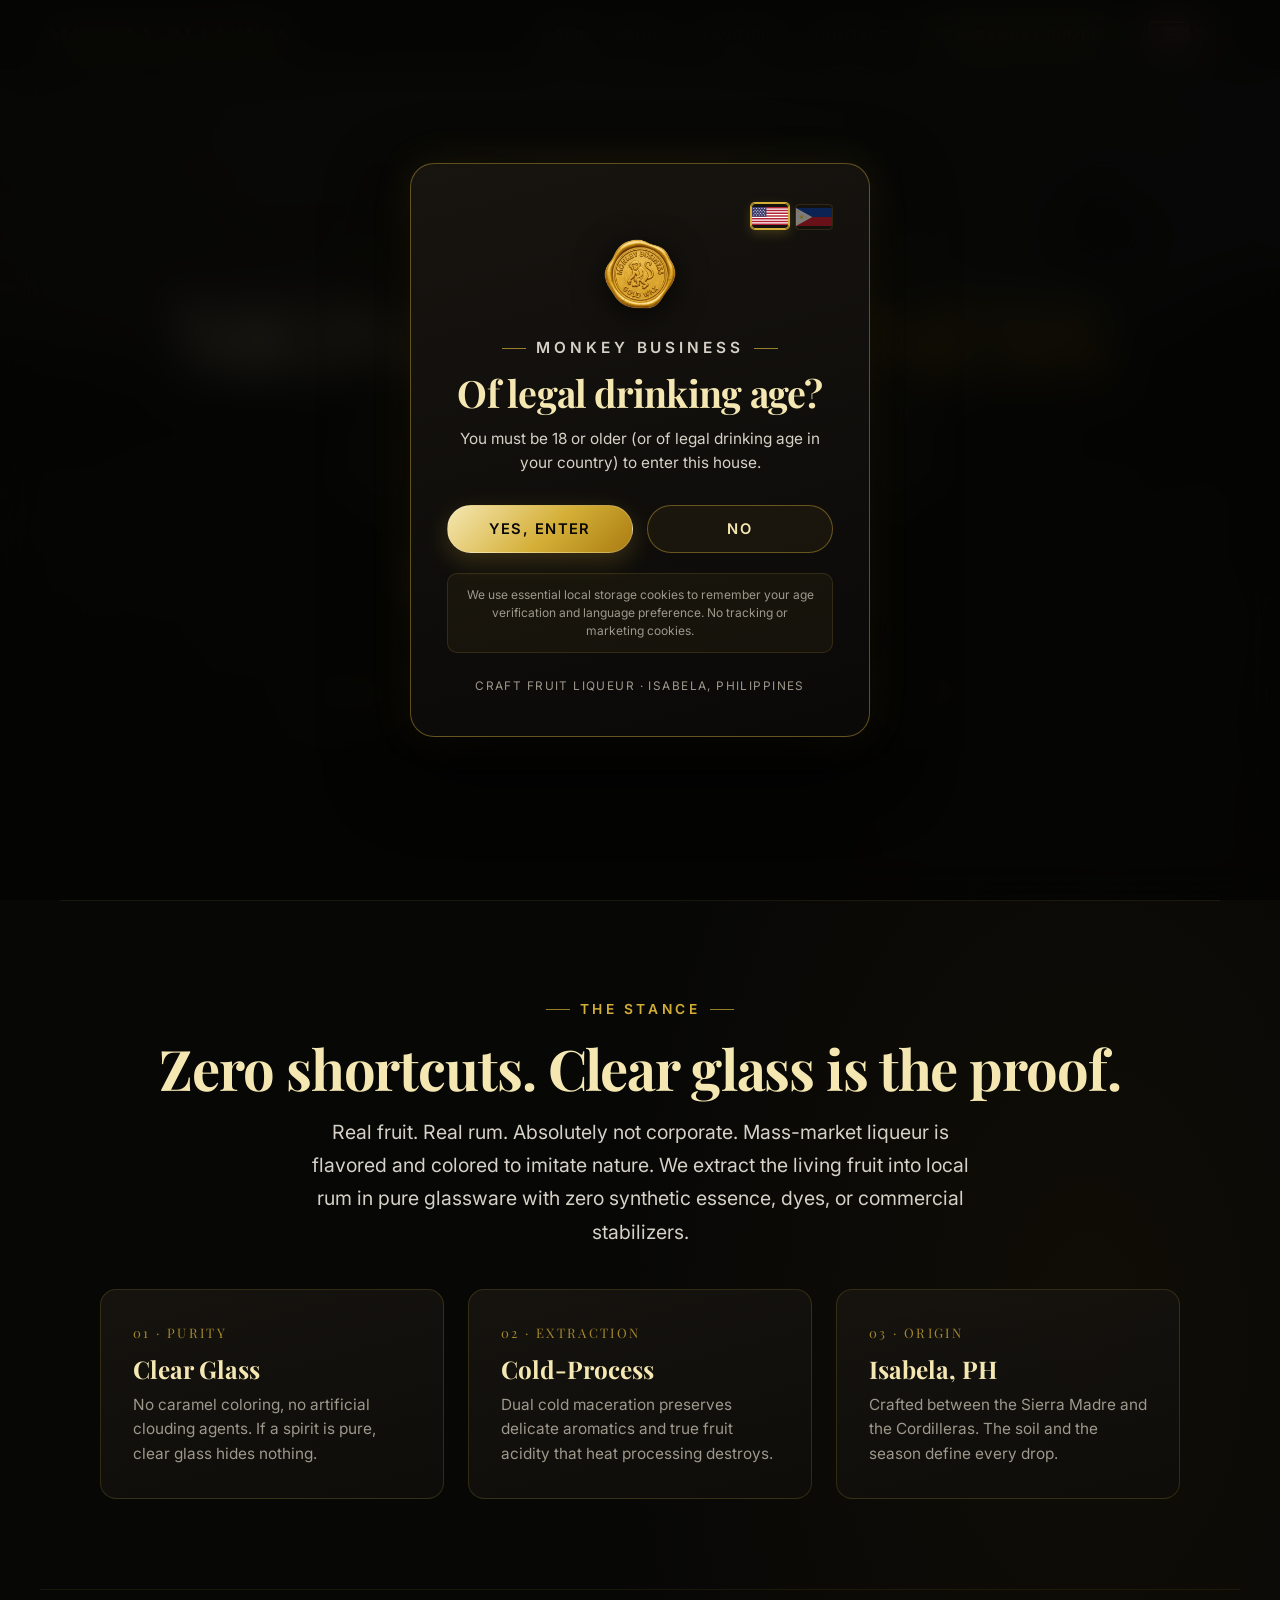
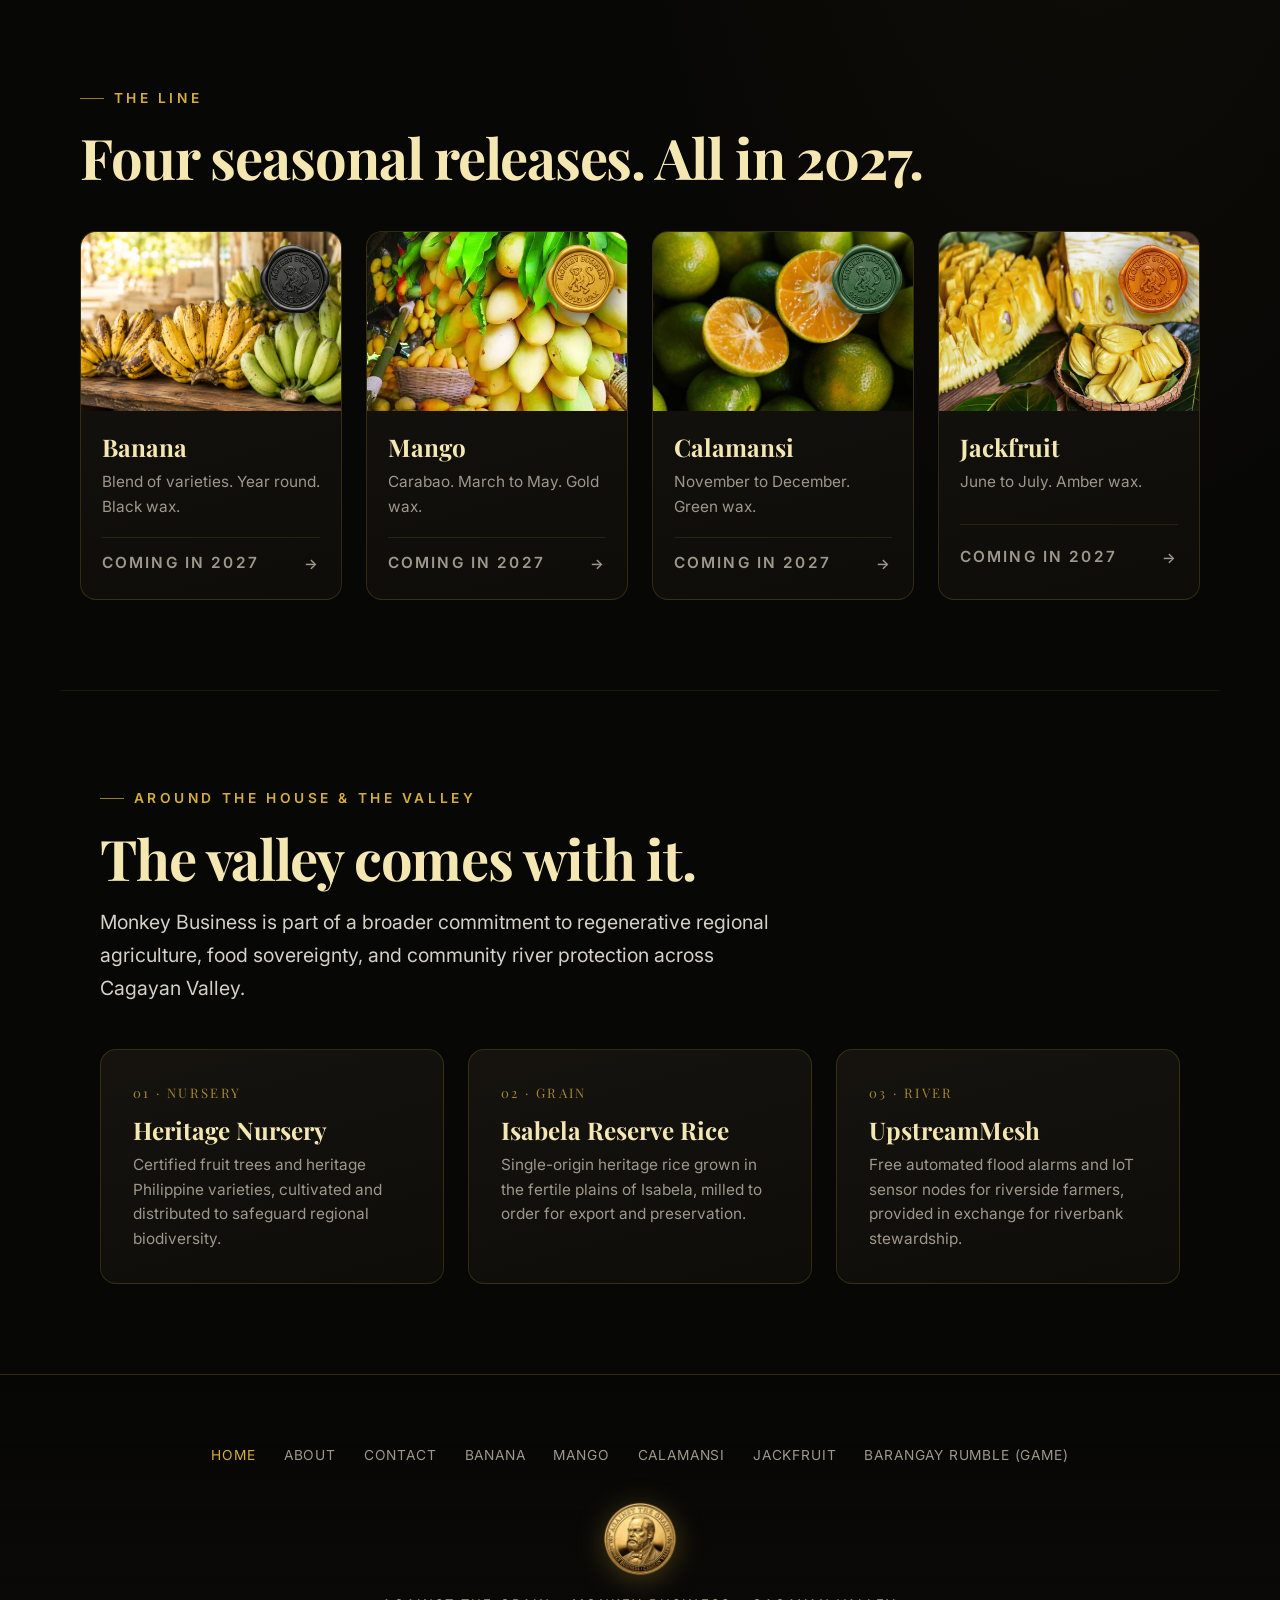
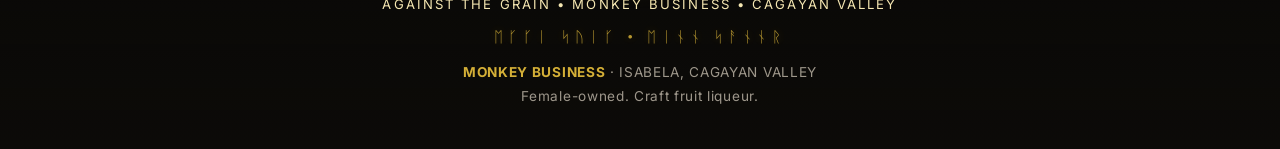
==== commit 42ac166c: "Restore and streamline index.html with 2027 teaser, clear glass stance, and seasonal line" ====
--- a/index.html
+++ b/index.html
@@ -90,13 +90,14 @@
   </header>
 
   <main>
+    <!-- Hero / Teaser 2027 -->
     <section class="hero" id="top">
-      <p class="tagline" data-en="Craft fruit liqueur" data-tl="Likor mula sa prutas">Craft fruit liqueur</p>
-      <h1 data-en="Real fruit. Real rum." data-tl="Totoong prutas. Totoong rum.">Real fruit. Real rum.</h1>
-      <p class="subtitle" data-en="Zero shortcuts. Female-owned. From Isabela. Coming in 2027." data-tl="Walang shortcut. Babae ang may-ari. Mula sa Isabela. Darating sa 2027.">Zero shortcuts. Female-owned. From Isabela. Coming in 2027.</p>
+      <p class="tagline" data-en="Craft Fruit Liqueurs • Clear Glass • Zero Shortcuts" data-tl="Gawang-Kamay na Alak mula sa Prutas • Malinaw na Baso • Walang Shortcut">Craft Fruit Liqueurs • Clear Glass • Zero Shortcuts</p>
+      <h1>MONKEY BUSINESS</h1>
+      <p class="subtitle" data-en="Handcrafted in micro-batches from peak-ripeness Philippine harvests and local rum. Cold-extracted in pure Pyrex glassware with zero artificial colors or essences. Launching 2027." data-tl="Gawang-kamay sa maliliit na batch mula sa pinakamatamis na ani ng Pilipinas at lokal na rum. Dalisay na ekstraksyon sa bubog nang walang kemikal o artipisyal na pampalasa. Darating sa 2027.">Handcrafted in micro-batches from peak-ripeness Philippine harvests and local rum. Cold-extracted in pure Pyrex glassware with zero artificial colors or essences. Launching 2027.</p>
       <div class="cta-group">
-        <a class="cta" href="#line" data-en="The line" data-tl="Ang linya">The line</a>
-        <a class="cta cta-ghost" href="about.html" data-en="The house" data-tl="Ang bahay">The house</a>
+        <a class="cta" href="about.html" data-en="Read Our Story" data-tl="Basahin ang Aming Kwento">Read Our Story</a>
+        <a class="cta cta-ghost" href="#seasons" data-en="The Line (2027)" data-tl="Ang Linya (2027)">The Line (2027)</a>
       </div>
 
       <div class="spec-strip" aria-label="House specifications">
@@ -108,62 +109,40 @@
       </div>
     </section>
 
-    <section class="mara-spotlight" id="leadership">
-      <div class="mara-grid">
-        <figure class="mara-frame">
-          <img class="mara-shot" src="assets/img/mara.jpg" alt="Mara — Managing Director & Co-Founder, Monkey Business" loading="lazy">
-          <figcaption class="mara-caption">
-            <span>Isabela, Cagayan Valley</span>
-            <span data-en="Head of House" data-tl="Puno ng Bahay">Head of House</span>
-          </figcaption>
-        </figure>
-        <div class="mara-copy">
-          <p class="tagline" data-en="The Foundation & Leadership" data-tl="Ang Haligi at Pamumuno">The Foundation & Leadership</p>
-          <h2 class="mara-title">MARA</h2>
-          <span class="mara-role" data-en="Managing Director & Co-Founder" data-tl="Managing Director & Co-Founder">Managing Director & Co-Founder</span>
-          <div class="story-paragraphs">
-            <p data-en="Rooted in Cagayan Valley, Mara is the operational force and living heartbeat of Monkey Business." data-tl="Tubong Cagayan Valley, si Mara ang lakas, direksyon, at puso ng Monkey Business.">Rooted in Cagayan Valley, Mara is the operational force and living heartbeat of Monkey Business.</p>
-            <p data-en="Her standards were forged in the discipline of commercial food production—waking up before dawn to manage local bakeries, source fresh ingredients directly from regional growers, and command kitchen operations with zero tolerance for waste or cutting corners. In an industry dominated by impersonal corporate boardrooms, Mara anchors Monkey Business directly in the soil and culture of Isabela." data-tl="Ang kanyang mataas na pamantayan ay nahubog sa disiplina ng produksyon ng pagkain—gumigising bago sumikat ang araw upang magpatakbo ng panaderya, personal na pumili ng pinakamagagandang ani mula sa mga lokal na magsasaka, at mamuno sa kusina nang walang puwang ang pag-aaksaya o panggugulang. Sa industriyang pinamumunuan ng mga dayuhang korporasyon, pinananatili ni Mara ang Monkey Business na nakaugat sa lupa at kultura ng Isabela.">Her standards were forged in the discipline of commercial food production—waking up before dawn to manage local bakeries, source fresh ingredients directly from regional growers, and command kitchen operations with zero tolerance for waste or cutting corners. In an industry dominated by impersonal corporate boardrooms, Mara anchors Monkey Business directly in the soil and culture of Isabela.</p>
-            <p data-en="From hand-selecting peak-ripeness fruit at regional farm gates to leading our family tasting committee, every recipe, batch, and allocation moves under her direct authority. If a bottle doesn't meet her standard, it never leaves the estate." data-tl="Mula sa pagpili ng pinakamatamis na bunga hanggang sa pamumuno sa panlasa ng pamilya, bawat timpla at bawat batch ay dumadaan sa kanyang mahigpit na pagsusuri. Kapag hindi pumasa sa kanyang panlasa, hindi ito lalabas ng aming tahanan.">From hand-selecting peak-ripeness fruit at regional farm gates to leading our family tasting committee, every recipe, batch, and allocation moves under her direct authority. If a bottle doesn't meet her standard, it never leaves the estate.</p>
-          </div>
-          <div class="cta-group back">
-            <a class="cta" href="#line" data-en="See The Line" data-tl="Tingnan ang Linya">See The Line</a>
-            <a class="cta cta-ghost" href="contact.html" data-en="Contact House" data-tl="Kontakin ang Bahay">Contact House</a>
-          </div>
-        </div>
-      </div>
-    </section>
-
-    <section class="workbench-section" id="workbench">
-      <article class="workbench-card">
-        <div class="workbench-head">
-          <p class="tagline" data-en="The Workbench" data-tl="Ang Sistema">The Workbench</p>
-        </div>
-        <h3 data-en="Systems, Glassware & The Bloodline" data-tl="Agham, Bubog at Disiplina">Systems, Glassware & The Bloodline</h3>
-        <div class="workbench-body">
-          <p data-en="Operating in the background to support Mara's vision is a commitment to pure physics and clinical hygiene." data-tl="Nasa likod ng pamumuno ni Mara ang matibay na agham, kalinisan, at teknikal na suporta.">Operating in the background to support Mara's vision is a commitment to pure physics and clinical hygiene.</p>
-          <p data-en="Drawing from backgrounds in high-availability IT systems and biological laboratory protocols, our benchwork strictly eliminates industrial additives, commercial stabilizers, and metallic contact. We extract entirely in stationary Pyrex glassware, tracking osmotic curves and cold-crashing for crystal clarity." data-tl="Dala ang karanasan sa mga kritikal na IT systems at biological laboratory, tinanggal namin ang lahat ng artipisyal na pampalasa, kemikal, at bakal na maaaring humipo sa alak. Gumagamit lamang kami ng purong salamin (Pyrex) at natural na cold-crash upang mapanatiling dalisay ang bawat patak.">Drawing from backgrounds in high-availability IT systems and biological laboratory protocols, our benchwork strictly eliminates industrial additives, commercial stabilizers, and metallic contact. We extract entirely in stationary Pyrex glassware, tracking osmotic curves and cold-crashing for crystal clarity.</p>
-          <p data-en="Carrying the rebellious bloodline of L.O. Smith—who fought 19th-century monopolies for chemical purity—we provide the cold engineering so the real fruit can speak for itself." data-tl="Bilang inapo ni L.O. Smith—ang lumaban sa mga monopolyo noong ika-19 na siglo para sa purong alak—inilalagay namin ang tapat na siyensya sa likod ng bawat tunay na bunga.">Carrying the rebellious bloodline of L.O. Smith—who fought 19th-century monopolies for chemical purity—we provide the cold engineering so the real fruit can speak for itself.</p>
-        </div>
-        <div class="workbench-badges">
-          <span class="wb-badge">Pyrex Extraction</span>
-          <span class="wb-badge">Zero Metallic Contact</span>
-          <span class="wb-badge">Osmotic Curve Tracking</span>
-          <span class="wb-badge">Cold-Crash Filtration</span>
-          <span class="wb-badge">L.O. Smith Heritage</span>
-        </div>
-      </article>
-    </section>
-
-    <section class="center" id="manifesto-house">
-      <p class="tagline" data-en="Zero shortcuts" data-tl="Walang shortcut">Zero shortcuts</p>
-      <h2 data-en="Cold-process dual maceration." data-tl="Cold-process dual maceration.">Cold-process dual maceration.</h2>
-      <p class="lede" data-en="Local rum. Philippine fruit. Clear glass is the proof. Mass-market liqueur is flavored and colored to imitate nature. We extract the living fruit into rum with zero synthetic essence, dyes, or stabilizers." data-tl="Lokal na rum. Prutas ng Pilipinas. Ang malinaw na baso ang patunay. Ang likor sa masa ay nilalasahan at kinukulayan. Kami ay kumukuha ng tunay na katas ng prutas sa rum nang walang sintetikong sangkap.">Local rum. Philippine fruit. Clear glass is the proof. Mass-market liqueur is flavored and colored to imitate nature. We extract the living fruit into rum with zero synthetic essence, dyes, or stabilizers.</p>
-    </section>
-
-    <section id="line" class="line">
-      <p class="tagline" data-en="The line" data-tl="Ang linya">The line</p>
-      <h2 data-en="Four fruits. All coming in 2027." data-tl="Apat na prutas. Lahat darating sa 2027.">Four fruits. All coming in 2027.</h2>
+    <!-- The Stance (Zero shortcuts, klarglas som bevis) -->
+    <section class="center" id="stance">
+      <p class="tagline" data-en="The Stance" data-tl="Ang Tindig">The Stance</p>
+      <h2 data-en="Zero shortcuts. Clear glass is the proof." data-tl="Walang shortcut. Ang malinaw na baso ang patunay.">Zero shortcuts. Clear glass is the proof.</h2>
+      <p class="lede" data-en="Real fruit. Real rum. Absolutely not corporate. Mass-market liqueur is flavored and colored to imitate nature. We extract the living fruit into local rum in pure glassware with zero synthetic essence, dyes, or commercial stabilizers." data-tl="Totoong prutas. Totoong rum. Hindi ito korporasyon. Ang likor sa masa ay nilalasahan at kinukulayan upang magmukhang prutas. Dito, ang prutas at ang rum ang nasa malinaw na baso nang walang sintetikong sangkap o pampatatag.">Real fruit. Real rum. Absolutely not corporate. Mass-market liqueur is flavored and colored to imitate nature. We extract the living fruit into local rum in pure glassware with zero synthetic essence, dyes, or commercial stabilizers.</p>
+      <div class="cards" style="margin-top: 2.5rem;">
+        <article class="card">
+          <div>
+            <span class="card-num">01 · PURITY</span>
+            <h3 data-en="Clear Glass" data-tl="Malinaw na Baso">Clear Glass</h3>
+            <p data-en="No caramel coloring, no artificial clouding agents. If a spirit is pure, clear glass hides nothing." data-tl="Walang pangkulay na caramel, walang artipisyal na pampalabo. Kung dalisay ang alak, walang itinatago ang malinaw na bote.">No caramel coloring, no artificial clouding agents. If a spirit is pure, clear glass hides nothing.</p>
+          </div>
+        </article>
+        <article class="card">
+          <div>
+            <span class="card-num">02 · EXTRACTION</span>
+            <h3 data-en="Cold-Process" data-tl="Cold-Process">Cold-Process</h3>
+            <p data-en="Dual cold maceration preserves delicate aromatics and true fruit acidity that heat processing destroys." data-tl="Pinapanatili ng dalawahang cold maceration ang bango at natural na asim ng prutas na sinisira ng init.">Dual cold maceration preserves delicate aromatics and true fruit acidity that heat processing destroys.</p>
+          </div>
+        </article>
+        <article class="card">
+          <div>
+            <span class="card-num">03 · ORIGIN</span>
+            <h3>Isabela, PH</h3>
+            <p data-en="Crafted between the Sierra Madre and the Cordilleras. The soil and the season define every drop." data-tl="Ginawa sa pagitan ng Sierra Madre at Cordilleras. Ang lupa at ang panahon ang humuhubog sa bawat patak.">Crafted between the Sierra Madre and the Cordilleras. The soil and the season define every drop.</p>
+          </div>
+        </article>
+      </div>
+    </section>
+
+    <!-- The Line (Korten för de 4 säsongssläppen) -->
+    <section id="seasons" class="line">
+      <p class="tagline" data-en="The Line" data-tl="Ang Linya">The Line</p>
+      <h2 data-en="Four seasonal releases. All in 2027." data-tl="Apat na pana-panahong labas. Lahat sa 2027.">Four seasonal releases. All in 2027.</h2>
       <div class="line-grid">
         <a class="flavor" href="banana.html">
           <div class="flavor-media">
@@ -212,33 +191,33 @@
       </div>
     </section>
 
-    <section id="valley">
-      <div class="valley-feature">
-        <figure class="valley-frame">
-          <img src="assets/img/valley.jpg" alt="Rice field at dusk between the Sierra Madre and the Cordilleras in Cagayan Valley" loading="lazy">
-          <figcaption class="valley-caption">
-            <span>Isabela · Cagayan Valley</span>
-            <span data-en="Sierra Madre to Cordilleras" data-tl="Sierra Madre hanggang Cordilleras">Sierra Madre to Cordilleras</span>
-          </figcaption>
-        </figure>
-        <div>
-          <p class="tagline" data-en="The proof" data-tl="Ang patunay">The proof</p>
-          <h2 data-en="In clear glass." data-tl="Sa malinaw na baso.">In clear glass.</h2>
-          <p class="lede" data-en="Mass-market liqueur is flavored and colored to look like fruit. Ours is cold-process dual maceration in local rum, bottled in clear glass with zero synthetic flavor or dye." data-tl="Ang likor sa masa ay nilalasahan at kinukulayan para magmukhang prutas. Ang sa amin ay cold-process dual maceration sa lokal na rum, sa malinaw na baso nang walang sintetikong lasa o kulay.">Mass-market liqueur is flavored and colored to look like fruit. Ours is cold-process dual maceration in local rum, bottled in clear glass with zero synthetic flavor or dye.</p>
-          <ul class="method-list">
-            <li>
-              <strong data-en="100% Philippine fruit" data-tl="100% prutas ng Pilipinas">100% Philippine fruit</strong>
-              <span data-en="Harvested in season in Cagayan Valley. Never from concentrate or synthetic essence." data-tl="Inaani sa tamang panahon sa Cagayan Valley. Hindi mula sa concentrate o sintetikong lasa.">Harvested in season in Cagayan Valley. Never from concentrate or synthetic essence.</span>
-            </li>
-            <li>
-              <strong data-en="Allocation & Trade — 2027" data-tl="Alokasyon at Kalakalan — 2027">Allocation & Trade — 2027</strong>
-              <span data-en="Direct inquiries for bar programs, trade partners, and first-batch allocations." data-tl="Direktang ugnayan para sa mga bar, kasosyo sa kalakalan, at unang alokasyon.">Direct inquiries for bar programs, trade partners, and first-batch allocations.</span>
-            </li>
-          </ul>
-          <div class="cta-group back">
-            <a class="cta" href="contact.html" data-en="Request Allocation" data-tl="Hilingin ang alokasyon">Request Allocation</a>
-          </div>
-        </div>
+    <!-- Ekosystem-korten (Heritage Nursery, Isabela Reserve Rice, UpstreamMesh) -->
+    <section id="valley-work">
+      <p class="tagline" data-en="Around the House & The Valley" data-tl="Sa Paligid ng Bahay at Lambak">Around the House & The Valley</p>
+      <h2 data-en="The valley comes with it." data-tl="Kasama ang lambak.">The valley comes with it.</h2>
+      <p class="lede" data-en="Monkey Business is part of a broader commitment to regenerative regional agriculture, food sovereignty, and community river protection across Cagayan Valley." data-tl="Ang Monkey Business ay bahagi ng mas malawak na paninindigan para sa lokal na agrikultura, seguridad sa pagkain, at pangangalaga sa ilog ng Cagayan Valley.">Monkey Business is part of a broader commitment to regenerative regional agriculture, food sovereignty, and community river protection across Cagayan Valley.</p>
+      <div class="cards">
+        <article class="card">
+          <div>
+            <span class="card-num">01 · NURSERY</span>
+            <h3>Heritage Nursery</h3>
+            <p data-en="Certified fruit trees and heritage Philippine varieties, cultivated and distributed to safeguard regional biodiversity." data-tl="Sertipikadong puno ng prutas at katutubong lahi ng Pilipinas upang protektahan ang kalikasan ng lambak.">Certified fruit trees and heritage Philippine varieties, cultivated and distributed to safeguard regional biodiversity.</p>
+          </div>
+        </article>
+        <article class="card">
+          <div>
+            <span class="card-num">02 · GRAIN</span>
+            <h3>Isabela Reserve Rice</h3>
+            <p data-en="Single-origin heritage rice grown in the fertile plains of Isabela, milled to order for export and preservation." data-tl="Single-origin na premium na bigas mula sa matatabang bukirin ng Isabela, para sa export at pagpapanatili ng binhi.">Single-origin heritage rice grown in the fertile plains of Isabela, milled to order for export and preservation.</p>
+          </div>
+        </article>
+        <article class="card">
+          <div>
+            <span class="card-num">03 · RIVER</span>
+            <h3>UpstreamMesh</h3>
+            <p data-en="Free automated flood alarms and IoT sensor nodes for riverside farmers, provided in exchange for riverbank stewardship." data-tl="Libreng automated na alarma sa baha at mga sensor para sa magsasaka, kapalit ng paglilinis at pag-aalaga sa ilog.">Free automated flood alarms and IoT sensor nodes for riverside farmers, provided in exchange for riverbank stewardship.</p>
+          </div>
+        </article>
       </div>
     </section>
   </main>
